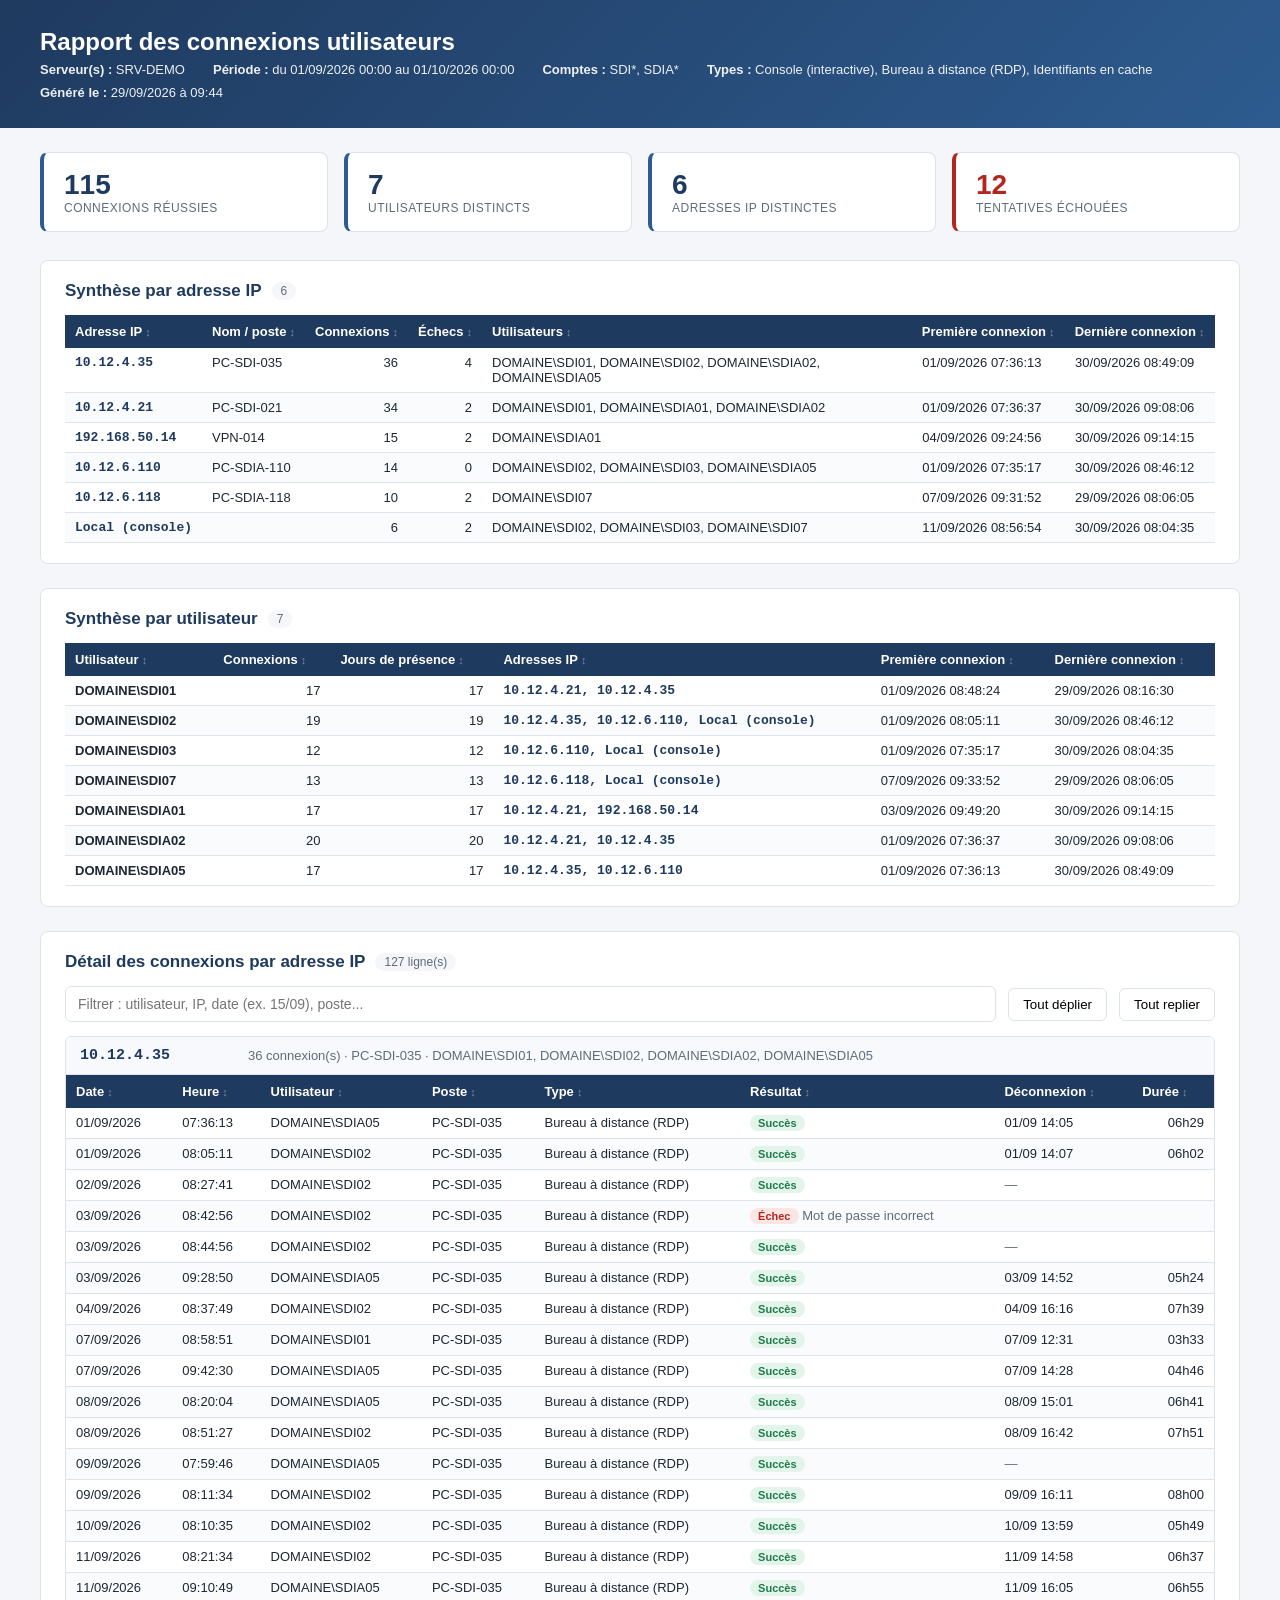
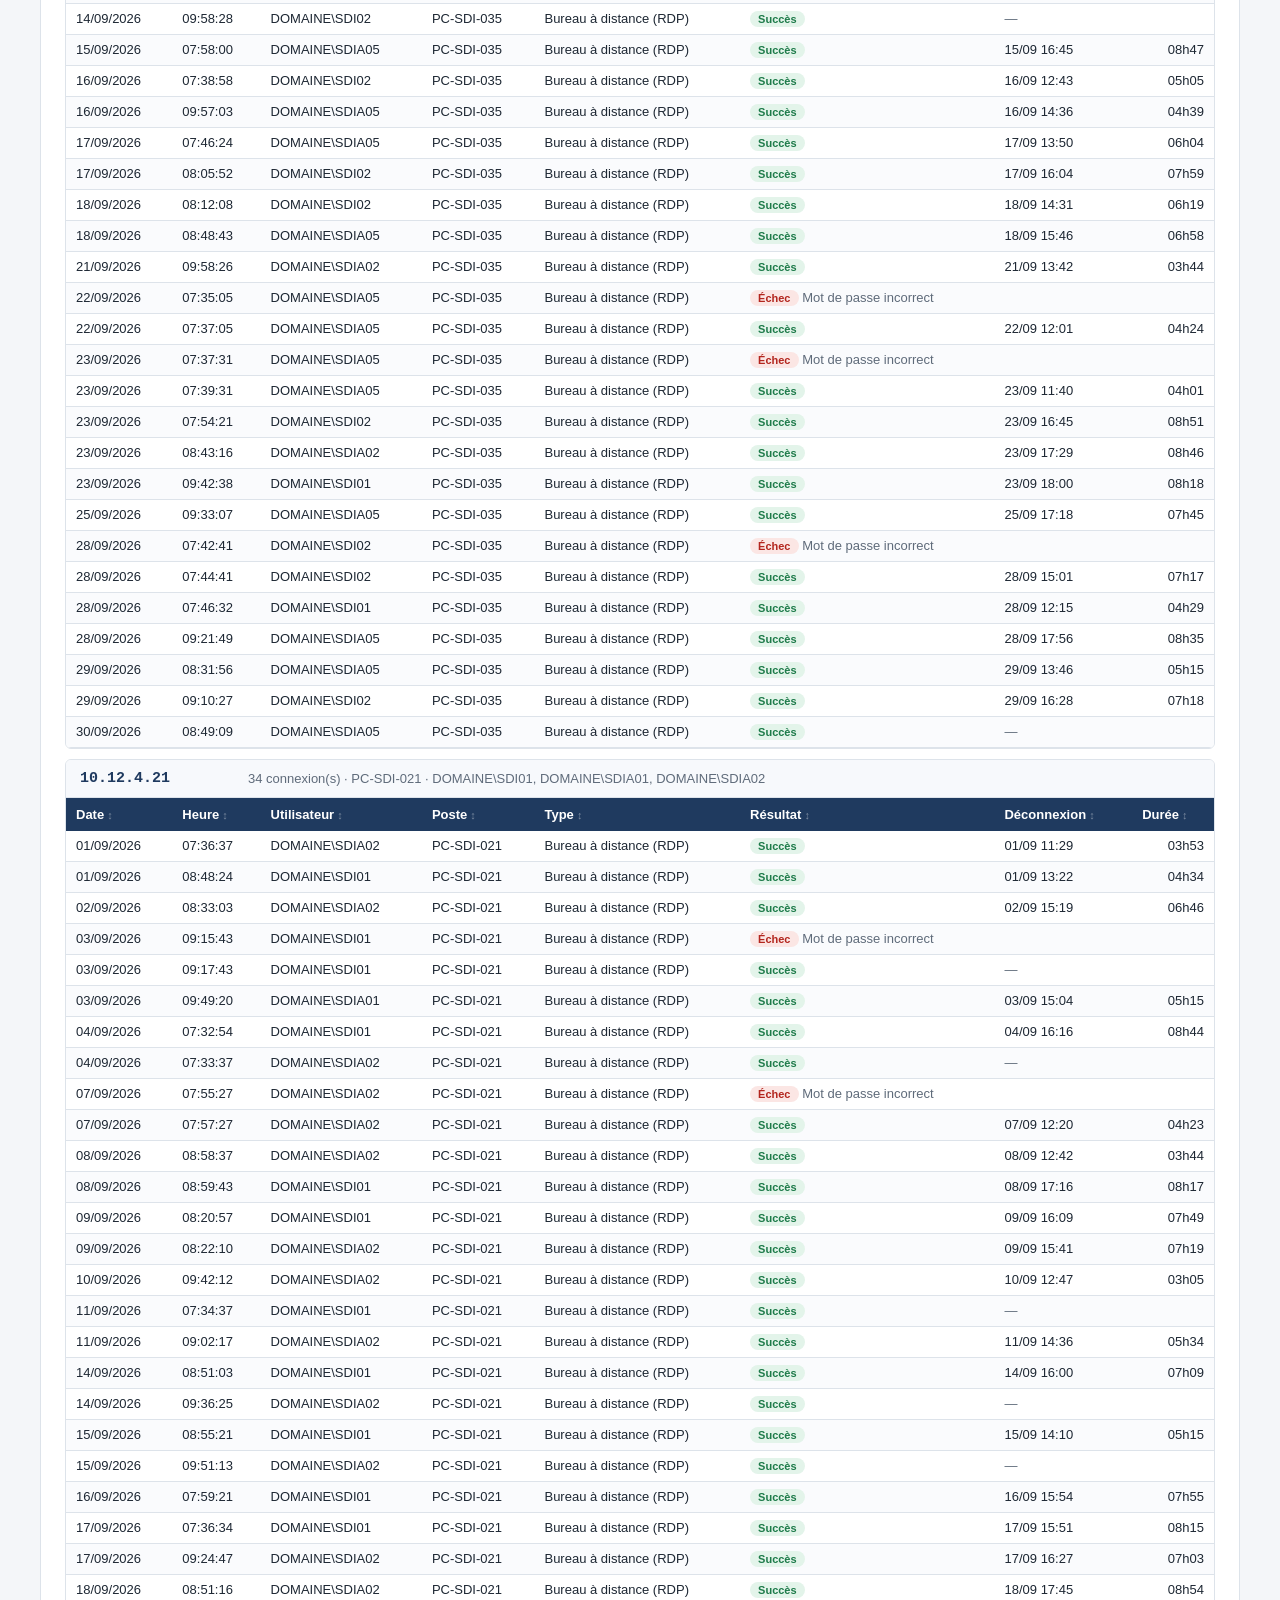
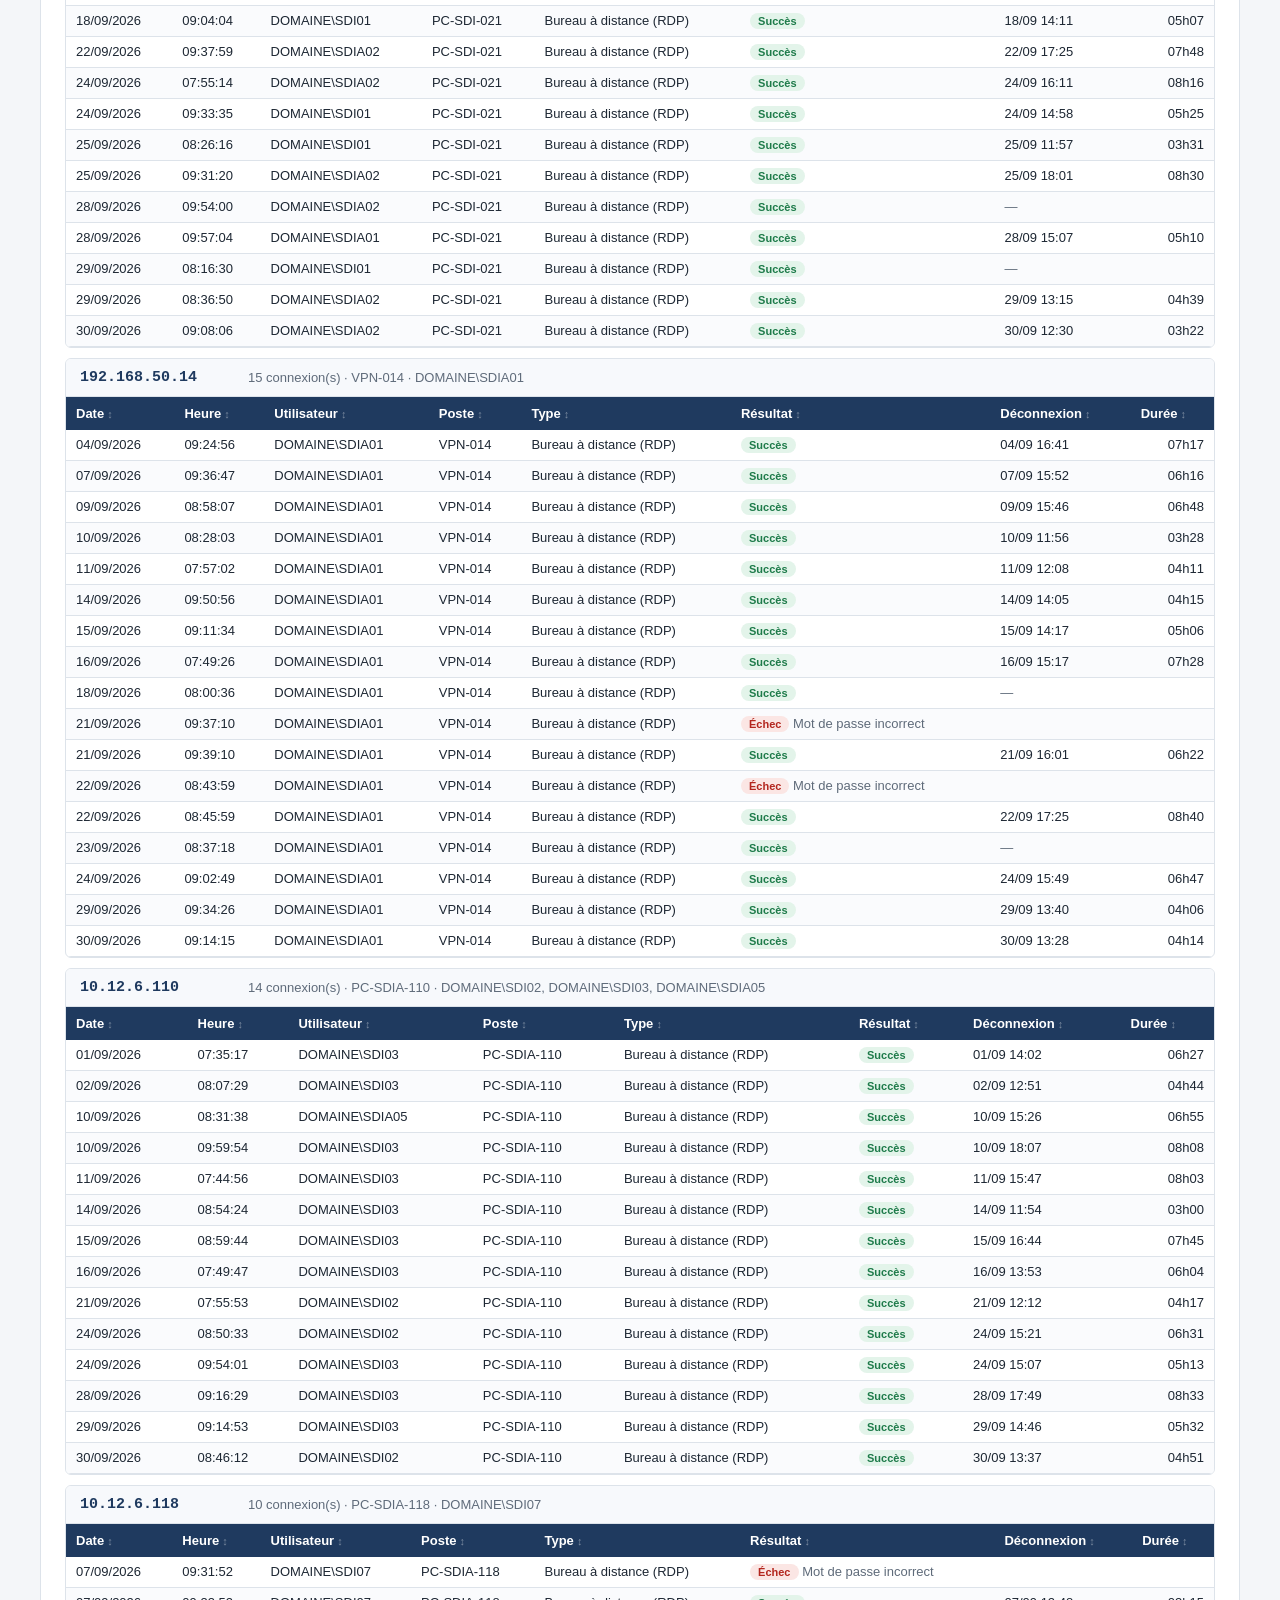
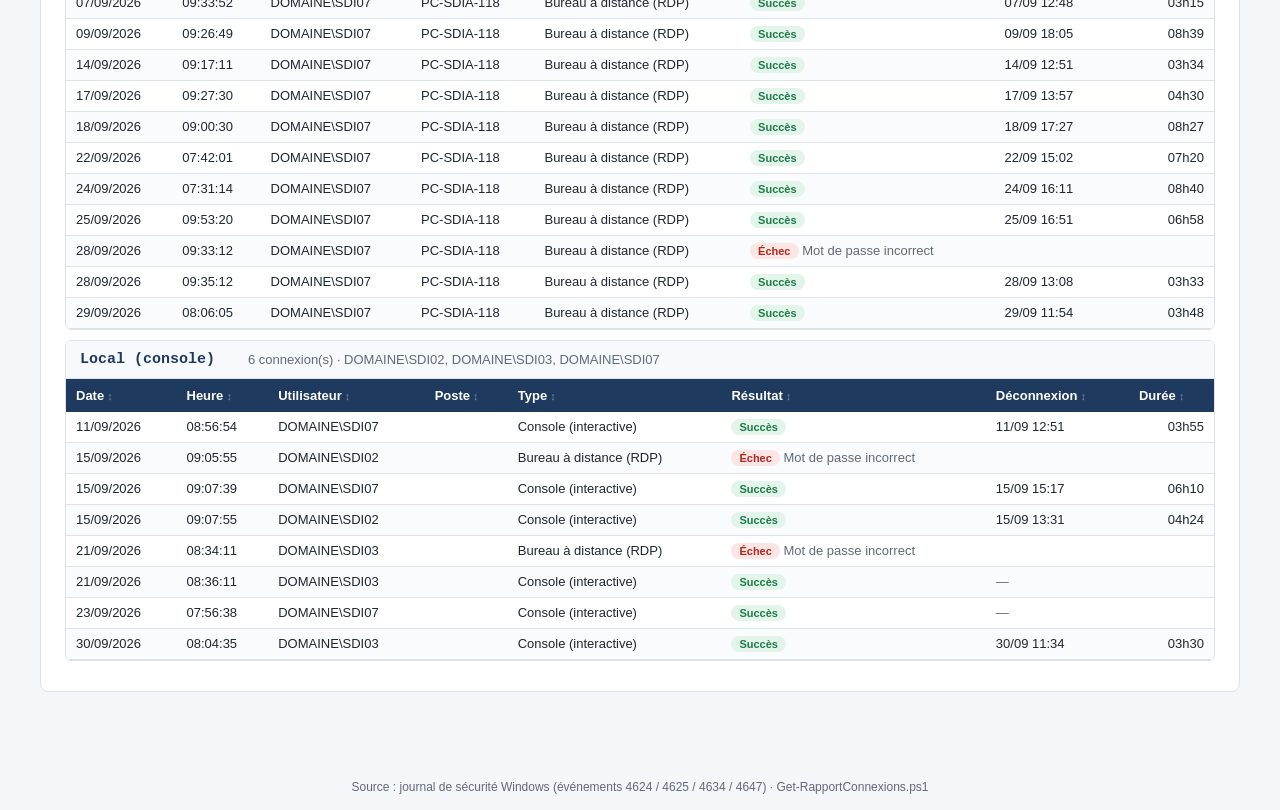
==== connexions-serveur/exemple/Exemple_rapport_connexions.html @ d4805073 "Ajout du script de rapport des connexions utilisateurs par IP Script PowerShell qui lit le journal d" ====
﻿<!DOCTYPE html>
<html lang="fr">
<head>
<meta charset="utf-8">
<meta name="viewport" content="width=device-width, initial-scale=1">
<title>Rapport des connexions</title>
<style>
:root{--bleu:#1f3a5f;--bleu2:#2d5b8f;--gris:#f4f6f9;--bord:#dde3ea;--texte:#1d2733;--doux:#5f6b7a;--vert:#1e7b4a;--rouge:#b3261e}
*{box-sizing:border-box}
body{margin:0;font-family:"Segoe UI",Calibri,Arial,sans-serif;color:var(--texte);background:var(--gris);font-size:14px}
header{background:linear-gradient(135deg,var(--bleu),var(--bleu2));color:#fff;padding:28px 40px}
header h1{margin:0 0 6px;font-size:24px;font-weight:600}
header .meta{display:flex;flex-wrap:wrap;gap:8px 28px;font-size:13px;opacity:.92}
header .meta b{font-weight:600}
main{max-width:1280px;margin:0 auto;padding:24px 40px 48px}
.kpis{display:grid;grid-template-columns:repeat(auto-fit,minmax(200px,1fr));gap:16px;margin-bottom:28px}
.kpi{background:#fff;border:1px solid var(--bord);border-left:4px solid var(--bleu2);border-radius:8px;padding:16px 20px}
.kpi .v{font-size:28px;font-weight:700;color:var(--bleu)}
.kpi .l{color:var(--doux);font-size:12px;text-transform:uppercase;letter-spacing:.04em}
.kpi.ko{border-left-color:var(--rouge)} .kpi.ko .v{color:var(--rouge)}
section{background:#fff;border:1px solid var(--bord);border-radius:8px;padding:20px 24px;margin-bottom:24px}
h2{margin:0 0 14px;font-size:17px;color:var(--bleu);display:flex;align-items:center;gap:10px}
h2 .n{background:var(--gris);color:var(--doux);font-size:12px;border-radius:10px;padding:2px 9px;font-weight:500}
table{width:100%;border-collapse:collapse;font-size:13px}
th{background:var(--bleu);color:#fff;text-align:left;padding:9px 10px;font-weight:600;cursor:pointer;user-select:none;white-space:nowrap;position:sticky;top:0}
th:after{content:" \2195";opacity:.4;font-size:11px}
th.asc:after{content:" \25B2";opacity:1} th.desc:after{content:" \25BC";opacity:1}
td{padding:7px 10px;border-bottom:1px solid var(--bord);vertical-align:top}
tbody tr:nth-child(even){background:#fafbfd}
tbody tr:hover{background:#eaf1fb}
td.num{text-align:right;font-variant-numeric:tabular-nums}
.ip{white-space:nowrap;font-family:Consolas,"Courier New",monospace;font-weight:600;color:var(--bleu)}
.badge{display:inline-block;padding:2px 8px;border-radius:10px;font-size:11px;font-weight:600}
.ok{background:#e3f4ea;color:var(--vert)} .err{background:#fbe6e4;color:var(--rouge)}
.muted{color:var(--doux)}
.outils{display:flex;gap:12px;align-items:center;margin-bottom:14px;flex-wrap:wrap}
.outils input{flex:1;min-width:240px;padding:9px 12px;border:1px solid var(--bord);border-radius:6px;font-size:14px}
.outils button{padding:8px 14px;border:1px solid var(--bord);background:#fff;border-radius:6px;cursor:pointer}
details{border:1px solid var(--bord);border-radius:6px;margin-bottom:10px;overflow:hidden}
summary{padding:10px 14px;background:#f7f9fc;cursor:pointer;display:flex;gap:18px;flex-wrap:wrap;align-items:center}
summary .ip{font-size:15px;min-width:150px}
summary .info{color:var(--doux);font-size:13px}
details table{border-top:1px solid var(--bord)}
footer{text-align:center;color:var(--doux);font-size:12px;padding:16px}
@media print{body{background:#fff}header{-webkit-print-color-adjust:exact;print-color-adjust:exact}.outils{display:none}section,.kpi{break-inside:avoid;border-color:#ccc}details{break-inside:avoid}th{position:static}}
</style>
</head>
<body>
<header>
  <h1>Rapport des connexions utilisateurs</h1>
  <div class="meta">
    <span><b>Serveur(s) :</b> SRV-DEMO</span>
    <span><b>Période :</b> du 01/09/2026 00:00 au 01/10/2026 00:00</span>
    <span><b>Comptes :</b> SDI*, SDIA*</span>
    <span><b>Types :</b> Console (interactive), Bureau &#224; distance (RDP), Identifiants en cache</span>
    <span><b>Généré le :</b> 29/09/2026 à 09:44</span>
  </div>
</header>
<main>
<div class="kpis">
  <div class="kpi"><div class="v">115</div><div class="l">Connexions réussies</div></div>
  <div class="kpi"><div class="v">7</div><div class="l">Utilisateurs distincts</div></div>
  <div class="kpi"><div class="v">6</div><div class="l">Adresses IP distinctes</div></div>  <div class="kpi ko"><div class="v">12</div><div class="l">Tentatives échouées</div></div>
</div>
<section><h2>Synthèse par adresse IP <span class="n">6</span></h2>
<table class="tri"><thead><tr><th>Adresse IP</th><th>Nom / poste</th><th>Connexions</th><th>Échecs</th><th>Utilisateurs</th><th>Première connexion</th><th>Dernière connexion</th></tr></thead><tbody>
<tr><td class="ip" data-v="010.012.004.035">10.12.4.35</td><td>PC-SDI-035</td><td class="num">36</td><td class="num">4</td><td>DOMAINE\SDI01, DOMAINE\SDI02, DOMAINE\SDIA02, DOMAINE\SDIA05</td><td data-v="2026-09-01T07:36:13">01/09/2026 07:36:13</td><td data-v="2026-09-30T08:49:09">30/09/2026 08:49:09</td></tr>
<tr><td class="ip" data-v="010.012.004.021">10.12.4.21</td><td>PC-SDI-021</td><td class="num">34</td><td class="num">2</td><td>DOMAINE\SDI01, DOMAINE\SDIA01, DOMAINE\SDIA02</td><td data-v="2026-09-01T07:36:37">01/09/2026 07:36:37</td><td data-v="2026-09-30T09:08:06">30/09/2026 09:08:06</td></tr>
<tr><td class="ip" data-v="192.168.050.014">192.168.50.14</td><td>VPN-014</td><td class="num">15</td><td class="num">2</td><td>DOMAINE\SDIA01</td><td data-v="2026-09-04T09:24:56">04/09/2026 09:24:56</td><td data-v="2026-09-30T09:14:15">30/09/2026 09:14:15</td></tr>
<tr><td class="ip" data-v="010.012.006.110">10.12.6.110</td><td>PC-SDIA-110</td><td class="num">14</td><td class="num">0</td><td>DOMAINE\SDI02, DOMAINE\SDI03, DOMAINE\SDIA05</td><td data-v="2026-09-01T07:35:17">01/09/2026 07:35:17</td><td data-v="2026-09-30T08:46:12">30/09/2026 08:46:12</td></tr>
<tr><td class="ip" data-v="010.012.006.118">10.12.6.118</td><td>PC-SDIA-118</td><td class="num">10</td><td class="num">2</td><td>DOMAINE\SDI07</td><td data-v="2026-09-07T09:31:52">07/09/2026 09:31:52</td><td data-v="2026-09-29T08:06:05">29/09/2026 08:06:05</td></tr>
<tr><td class="ip" data-v="zzzLocal (console)">Local (console)</td><td></td><td class="num">6</td><td class="num">2</td><td>DOMAINE\SDI02, DOMAINE\SDI03, DOMAINE\SDI07</td><td data-v="2026-09-11T08:56:54">11/09/2026 08:56:54</td><td data-v="2026-09-30T08:04:35">30/09/2026 08:04:35</td></tr>
</tbody></table></section>
<section><h2>Synthèse par utilisateur <span class="n">7</span></h2>
<table class="tri"><thead><tr><th>Utilisateur</th><th>Connexions</th><th>Jours de présence</th><th>Adresses IP</th><th>Première connexion</th><th>Dernière connexion</th></tr></thead><tbody>
<tr><td><b>DOMAINE\SDI01</b></td><td class="num">17</td><td class="num">17</td><td class="ip">10.12.4.21, 10.12.4.35</td><td data-v="2026-09-01T08:48:24">01/09/2026 08:48:24</td><td data-v="2026-09-29T08:16:30">29/09/2026 08:16:30</td></tr>
<tr><td><b>DOMAINE\SDI02</b></td><td class="num">19</td><td class="num">19</td><td class="ip">10.12.4.35, 10.12.6.110, Local (console)</td><td data-v="2026-09-01T08:05:11">01/09/2026 08:05:11</td><td data-v="2026-09-30T08:46:12">30/09/2026 08:46:12</td></tr>
<tr><td><b>DOMAINE\SDI03</b></td><td class="num">12</td><td class="num">12</td><td class="ip">10.12.6.110, Local (console)</td><td data-v="2026-09-01T07:35:17">01/09/2026 07:35:17</td><td data-v="2026-09-30T08:04:35">30/09/2026 08:04:35</td></tr>
<tr><td><b>DOMAINE\SDI07</b></td><td class="num">13</td><td class="num">13</td><td class="ip">10.12.6.118, Local (console)</td><td data-v="2026-09-07T09:33:52">07/09/2026 09:33:52</td><td data-v="2026-09-29T08:06:05">29/09/2026 08:06:05</td></tr>
<tr><td><b>DOMAINE\SDIA01</b></td><td class="num">17</td><td class="num">17</td><td class="ip">10.12.4.21, 192.168.50.14</td><td data-v="2026-09-03T09:49:20">03/09/2026 09:49:20</td><td data-v="2026-09-30T09:14:15">30/09/2026 09:14:15</td></tr>
<tr><td><b>DOMAINE\SDIA02</b></td><td class="num">20</td><td class="num">20</td><td class="ip">10.12.4.21, 10.12.4.35</td><td data-v="2026-09-01T07:36:37">01/09/2026 07:36:37</td><td data-v="2026-09-30T09:08:06">30/09/2026 09:08:06</td></tr>
<tr><td><b>DOMAINE\SDIA05</b></td><td class="num">17</td><td class="num">17</td><td class="ip">10.12.4.35, 10.12.6.110</td><td data-v="2026-09-01T07:36:13">01/09/2026 07:36:13</td><td data-v="2026-09-30T08:49:09">30/09/2026 08:49:09</td></tr>
</tbody></table></section>
<section><h2>Détail des connexions par adresse IP <span class="n">127 ligne(s)</span></h2>
<div class="outils"><input id="recherche" type="search" placeholder="Filtrer : utilisateur, IP, date (ex. 15/09), poste..."><button onclick="basculer(true)">Tout déplier</button><button onclick="basculer(false)">Tout replier</button></div>
<div id="detail"><details open><summary><span class="ip">10.12.4.35</span><span class="info">36 connexion(s) &middot; PC-SDI-035 &middot; DOMAINE\SDI01, DOMAINE\SDI02, DOMAINE\SDIA02, DOMAINE\SDIA05</span></summary>
<table class="tri"><thead><tr><th>Date</th><th>Heure</th><th>Utilisateur</th><th>Poste</th><th>Type</th><th>Résultat</th><th>Déconnexion</th><th>Durée</th></tr></thead><tbody><tr><td data-v="2026-09-01T07:36:13">01/09/2026</td><td>07:36:13</td><td>DOMAINE\SDIA05</td><td>PC-SDI-035</td><td>Bureau &#224; distance (RDP)</td><td><span class="badge ok">Succès</span></td><td>01/09 14:05</td><td class="num" data-v="23340">06h29</td></tr>
<tr><td data-v="2026-09-01T08:05:11">01/09/2026</td><td>08:05:11</td><td>DOMAINE\SDI02</td><td>PC-SDI-035</td><td>Bureau &#224; distance (RDP)</td><td><span class="badge ok">Succès</span></td><td>01/09 14:07</td><td class="num" data-v="21720">06h02</td></tr>
<tr><td data-v="2026-09-02T08:27:41">02/09/2026</td><td>08:27:41</td><td>DOMAINE\SDI02</td><td>PC-SDI-035</td><td>Bureau &#224; distance (RDP)</td><td><span class="badge ok">Succès</span></td><td><span class="muted">—</span></td><td class="num" data-v="-1"></td></tr>
<tr><td data-v="2026-09-03T08:42:56">03/09/2026</td><td>08:42:56</td><td>DOMAINE\SDI02</td><td>PC-SDI-035</td><td>Bureau &#224; distance (RDP)</td><td><span class="badge err" title="Mot de passe incorrect">Échec</span> <span class="muted">Mot de passe incorrect</span></td><td></td><td class="num" data-v="-1"></td></tr>
<tr><td data-v="2026-09-03T08:44:56">03/09/2026</td><td>08:44:56</td><td>DOMAINE\SDI02</td><td>PC-SDI-035</td><td>Bureau &#224; distance (RDP)</td><td><span class="badge ok">Succès</span></td><td><span class="muted">—</span></td><td class="num" data-v="-1"></td></tr>
<tr><td data-v="2026-09-03T09:28:50">03/09/2026</td><td>09:28:50</td><td>DOMAINE\SDIA05</td><td>PC-SDI-035</td><td>Bureau &#224; distance (RDP)</td><td><span class="badge ok">Succès</span></td><td>03/09 14:52</td><td class="num" data-v="19440">05h24</td></tr>
<tr><td data-v="2026-09-04T08:37:49">04/09/2026</td><td>08:37:49</td><td>DOMAINE\SDI02</td><td>PC-SDI-035</td><td>Bureau &#224; distance (RDP)</td><td><span class="badge ok">Succès</span></td><td>04/09 16:16</td><td class="num" data-v="27540">07h39</td></tr>
<tr><td data-v="2026-09-07T08:58:51">07/09/2026</td><td>08:58:51</td><td>DOMAINE\SDI01</td><td>PC-SDI-035</td><td>Bureau &#224; distance (RDP)</td><td><span class="badge ok">Succès</span></td><td>07/09 12:31</td><td class="num" data-v="12780">03h33</td></tr>
<tr><td data-v="2026-09-07T09:42:30">07/09/2026</td><td>09:42:30</td><td>DOMAINE\SDIA05</td><td>PC-SDI-035</td><td>Bureau &#224; distance (RDP)</td><td><span class="badge ok">Succès</span></td><td>07/09 14:28</td><td class="num" data-v="17160">04h46</td></tr>
<tr><td data-v="2026-09-08T08:20:04">08/09/2026</td><td>08:20:04</td><td>DOMAINE\SDIA05</td><td>PC-SDI-035</td><td>Bureau &#224; distance (RDP)</td><td><span class="badge ok">Succès</span></td><td>08/09 15:01</td><td class="num" data-v="24060">06h41</td></tr>
<tr><td data-v="2026-09-08T08:51:27">08/09/2026</td><td>08:51:27</td><td>DOMAINE\SDI02</td><td>PC-SDI-035</td><td>Bureau &#224; distance (RDP)</td><td><span class="badge ok">Succès</span></td><td>08/09 16:42</td><td class="num" data-v="28260">07h51</td></tr>
<tr><td data-v="2026-09-09T07:59:46">09/09/2026</td><td>07:59:46</td><td>DOMAINE\SDIA05</td><td>PC-SDI-035</td><td>Bureau &#224; distance (RDP)</td><td><span class="badge ok">Succès</span></td><td><span class="muted">—</span></td><td class="num" data-v="-1"></td></tr>
<tr><td data-v="2026-09-09T08:11:34">09/09/2026</td><td>08:11:34</td><td>DOMAINE\SDI02</td><td>PC-SDI-035</td><td>Bureau &#224; distance (RDP)</td><td><span class="badge ok">Succès</span></td><td>09/09 16:11</td><td class="num" data-v="28800">08h00</td></tr>
<tr><td data-v="2026-09-10T08:10:35">10/09/2026</td><td>08:10:35</td><td>DOMAINE\SDI02</td><td>PC-SDI-035</td><td>Bureau &#224; distance (RDP)</td><td><span class="badge ok">Succès</span></td><td>10/09 13:59</td><td class="num" data-v="20940">05h49</td></tr>
<tr><td data-v="2026-09-11T08:21:34">11/09/2026</td><td>08:21:34</td><td>DOMAINE\SDI02</td><td>PC-SDI-035</td><td>Bureau &#224; distance (RDP)</td><td><span class="badge ok">Succès</span></td><td>11/09 14:58</td><td class="num" data-v="23820">06h37</td></tr>
<tr><td data-v="2026-09-11T09:10:49">11/09/2026</td><td>09:10:49</td><td>DOMAINE\SDIA05</td><td>PC-SDI-035</td><td>Bureau &#224; distance (RDP)</td><td><span class="badge ok">Succès</span></td><td>11/09 16:05</td><td class="num" data-v="24900">06h55</td></tr>
<tr><td data-v="2026-09-14T09:58:28">14/09/2026</td><td>09:58:28</td><td>DOMAINE\SDI02</td><td>PC-SDI-035</td><td>Bureau &#224; distance (RDP)</td><td><span class="badge ok">Succès</span></td><td><span class="muted">—</span></td><td class="num" data-v="-1"></td></tr>
<tr><td data-v="2026-09-15T07:58:00">15/09/2026</td><td>07:58:00</td><td>DOMAINE\SDIA05</td><td>PC-SDI-035</td><td>Bureau &#224; distance (RDP)</td><td><span class="badge ok">Succès</span></td><td>15/09 16:45</td><td class="num" data-v="31620">08h47</td></tr>
<tr><td data-v="2026-09-16T07:38:58">16/09/2026</td><td>07:38:58</td><td>DOMAINE\SDI02</td><td>PC-SDI-035</td><td>Bureau &#224; distance (RDP)</td><td><span class="badge ok">Succès</span></td><td>16/09 12:43</td><td class="num" data-v="18300">05h05</td></tr>
<tr><td data-v="2026-09-16T09:57:03">16/09/2026</td><td>09:57:03</td><td>DOMAINE\SDIA05</td><td>PC-SDI-035</td><td>Bureau &#224; distance (RDP)</td><td><span class="badge ok">Succès</span></td><td>16/09 14:36</td><td class="num" data-v="16740">04h39</td></tr>
<tr><td data-v="2026-09-17T07:46:24">17/09/2026</td><td>07:46:24</td><td>DOMAINE\SDIA05</td><td>PC-SDI-035</td><td>Bureau &#224; distance (RDP)</td><td><span class="badge ok">Succès</span></td><td>17/09 13:50</td><td class="num" data-v="21840">06h04</td></tr>
<tr><td data-v="2026-09-17T08:05:52">17/09/2026</td><td>08:05:52</td><td>DOMAINE\SDI02</td><td>PC-SDI-035</td><td>Bureau &#224; distance (RDP)</td><td><span class="badge ok">Succès</span></td><td>17/09 16:04</td><td class="num" data-v="28740">07h59</td></tr>
<tr><td data-v="2026-09-18T08:12:08">18/09/2026</td><td>08:12:08</td><td>DOMAINE\SDI02</td><td>PC-SDI-035</td><td>Bureau &#224; distance (RDP)</td><td><span class="badge ok">Succès</span></td><td>18/09 14:31</td><td class="num" data-v="22740">06h19</td></tr>
<tr><td data-v="2026-09-18T08:48:43">18/09/2026</td><td>08:48:43</td><td>DOMAINE\SDIA05</td><td>PC-SDI-035</td><td>Bureau &#224; distance (RDP)</td><td><span class="badge ok">Succès</span></td><td>18/09 15:46</td><td class="num" data-v="25080">06h58</td></tr>
<tr><td data-v="2026-09-21T09:58:26">21/09/2026</td><td>09:58:26</td><td>DOMAINE\SDIA02</td><td>PC-SDI-035</td><td>Bureau &#224; distance (RDP)</td><td><span class="badge ok">Succès</span></td><td>21/09 13:42</td><td class="num" data-v="13440">03h44</td></tr>
<tr><td data-v="2026-09-22T07:35:05">22/09/2026</td><td>07:35:05</td><td>DOMAINE\SDIA05</td><td>PC-SDI-035</td><td>Bureau &#224; distance (RDP)</td><td><span class="badge err" title="Mot de passe incorrect">Échec</span> <span class="muted">Mot de passe incorrect</span></td><td></td><td class="num" data-v="-1"></td></tr>
<tr><td data-v="2026-09-22T07:37:05">22/09/2026</td><td>07:37:05</td><td>DOMAINE\SDIA05</td><td>PC-SDI-035</td><td>Bureau &#224; distance (RDP)</td><td><span class="badge ok">Succès</span></td><td>22/09 12:01</td><td class="num" data-v="15840">04h24</td></tr>
<tr><td data-v="2026-09-23T07:37:31">23/09/2026</td><td>07:37:31</td><td>DOMAINE\SDIA05</td><td>PC-SDI-035</td><td>Bureau &#224; distance (RDP)</td><td><span class="badge err" title="Mot de passe incorrect">Échec</span> <span class="muted">Mot de passe incorrect</span></td><td></td><td class="num" data-v="-1"></td></tr>
<tr><td data-v="2026-09-23T07:39:31">23/09/2026</td><td>07:39:31</td><td>DOMAINE\SDIA05</td><td>PC-SDI-035</td><td>Bureau &#224; distance (RDP)</td><td><span class="badge ok">Succès</span></td><td>23/09 11:40</td><td class="num" data-v="14460">04h01</td></tr>
<tr><td data-v="2026-09-23T07:54:21">23/09/2026</td><td>07:54:21</td><td>DOMAINE\SDI02</td><td>PC-SDI-035</td><td>Bureau &#224; distance (RDP)</td><td><span class="badge ok">Succès</span></td><td>23/09 16:45</td><td class="num" data-v="31860">08h51</td></tr>
<tr><td data-v="2026-09-23T08:43:16">23/09/2026</td><td>08:43:16</td><td>DOMAINE\SDIA02</td><td>PC-SDI-035</td><td>Bureau &#224; distance (RDP)</td><td><span class="badge ok">Succès</span></td><td>23/09 17:29</td><td class="num" data-v="31560">08h46</td></tr>
<tr><td data-v="2026-09-23T09:42:38">23/09/2026</td><td>09:42:38</td><td>DOMAINE\SDI01</td><td>PC-SDI-035</td><td>Bureau &#224; distance (RDP)</td><td><span class="badge ok">Succès</span></td><td>23/09 18:00</td><td class="num" data-v="29880">08h18</td></tr>
<tr><td data-v="2026-09-25T09:33:07">25/09/2026</td><td>09:33:07</td><td>DOMAINE\SDIA05</td><td>PC-SDI-035</td><td>Bureau &#224; distance (RDP)</td><td><span class="badge ok">Succès</span></td><td>25/09 17:18</td><td class="num" data-v="27900">07h45</td></tr>
<tr><td data-v="2026-09-28T07:42:41">28/09/2026</td><td>07:42:41</td><td>DOMAINE\SDI02</td><td>PC-SDI-035</td><td>Bureau &#224; distance (RDP)</td><td><span class="badge err" title="Mot de passe incorrect">Échec</span> <span class="muted">Mot de passe incorrect</span></td><td></td><td class="num" data-v="-1"></td></tr>
<tr><td data-v="2026-09-28T07:44:41">28/09/2026</td><td>07:44:41</td><td>DOMAINE\SDI02</td><td>PC-SDI-035</td><td>Bureau &#224; distance (RDP)</td><td><span class="badge ok">Succès</span></td><td>28/09 15:01</td><td class="num" data-v="26220">07h17</td></tr>
<tr><td data-v="2026-09-28T07:46:32">28/09/2026</td><td>07:46:32</td><td>DOMAINE\SDI01</td><td>PC-SDI-035</td><td>Bureau &#224; distance (RDP)</td><td><span class="badge ok">Succès</span></td><td>28/09 12:15</td><td class="num" data-v="16140">04h29</td></tr>
<tr><td data-v="2026-09-28T09:21:49">28/09/2026</td><td>09:21:49</td><td>DOMAINE\SDIA05</td><td>PC-SDI-035</td><td>Bureau &#224; distance (RDP)</td><td><span class="badge ok">Succès</span></td><td>28/09 17:56</td><td class="num" data-v="30900">08h35</td></tr>
<tr><td data-v="2026-09-29T08:31:56">29/09/2026</td><td>08:31:56</td><td>DOMAINE\SDIA05</td><td>PC-SDI-035</td><td>Bureau &#224; distance (RDP)</td><td><span class="badge ok">Succès</span></td><td>29/09 13:46</td><td class="num" data-v="18900">05h15</td></tr>
<tr><td data-v="2026-09-29T09:10:27">29/09/2026</td><td>09:10:27</td><td>DOMAINE\SDI02</td><td>PC-SDI-035</td><td>Bureau &#224; distance (RDP)</td><td><span class="badge ok">Succès</span></td><td>29/09 16:28</td><td class="num" data-v="26280">07h18</td></tr>
<tr><td data-v="2026-09-30T08:49:09">30/09/2026</td><td>08:49:09</td><td>DOMAINE\SDIA05</td><td>PC-SDI-035</td><td>Bureau &#224; distance (RDP)</td><td><span class="badge ok">Succès</span></td><td><span class="muted">—</span></td><td class="num" data-v="-1"></td></tr>
</tbody></table></details>
<details open><summary><span class="ip">10.12.4.21</span><span class="info">34 connexion(s) &middot; PC-SDI-021 &middot; DOMAINE\SDI01, DOMAINE\SDIA01, DOMAINE\SDIA02</span></summary>
<table class="tri"><thead><tr><th>Date</th><th>Heure</th><th>Utilisateur</th><th>Poste</th><th>Type</th><th>Résultat</th><th>Déconnexion</th><th>Durée</th></tr></thead><tbody><tr><td data-v="2026-09-01T07:36:37">01/09/2026</td><td>07:36:37</td><td>DOMAINE\SDIA02</td><td>PC-SDI-021</td><td>Bureau &#224; distance (RDP)</td><td><span class="badge ok">Succès</span></td><td>01/09 11:29</td><td class="num" data-v="13980">03h53</td></tr>
<tr><td data-v="2026-09-01T08:48:24">01/09/2026</td><td>08:48:24</td><td>DOMAINE\SDI01</td><td>PC-SDI-021</td><td>Bureau &#224; distance (RDP)</td><td><span class="badge ok">Succès</span></td><td>01/09 13:22</td><td class="num" data-v="16440">04h34</td></tr>
<tr><td data-v="2026-09-02T08:33:03">02/09/2026</td><td>08:33:03</td><td>DOMAINE\SDIA02</td><td>PC-SDI-021</td><td>Bureau &#224; distance (RDP)</td><td><span class="badge ok">Succès</span></td><td>02/09 15:19</td><td class="num" data-v="24360">06h46</td></tr>
<tr><td data-v="2026-09-03T09:15:43">03/09/2026</td><td>09:15:43</td><td>DOMAINE\SDI01</td><td>PC-SDI-021</td><td>Bureau &#224; distance (RDP)</td><td><span class="badge err" title="Mot de passe incorrect">Échec</span> <span class="muted">Mot de passe incorrect</span></td><td></td><td class="num" data-v="-1"></td></tr>
<tr><td data-v="2026-09-03T09:17:43">03/09/2026</td><td>09:17:43</td><td>DOMAINE\SDI01</td><td>PC-SDI-021</td><td>Bureau &#224; distance (RDP)</td><td><span class="badge ok">Succès</span></td><td><span class="muted">—</span></td><td class="num" data-v="-1"></td></tr>
<tr><td data-v="2026-09-03T09:49:20">03/09/2026</td><td>09:49:20</td><td>DOMAINE\SDIA01</td><td>PC-SDI-021</td><td>Bureau &#224; distance (RDP)</td><td><span class="badge ok">Succès</span></td><td>03/09 15:04</td><td class="num" data-v="18900">05h15</td></tr>
<tr><td data-v="2026-09-04T07:32:54">04/09/2026</td><td>07:32:54</td><td>DOMAINE\SDI01</td><td>PC-SDI-021</td><td>Bureau &#224; distance (RDP)</td><td><span class="badge ok">Succès</span></td><td>04/09 16:16</td><td class="num" data-v="31440">08h44</td></tr>
<tr><td data-v="2026-09-04T07:33:37">04/09/2026</td><td>07:33:37</td><td>DOMAINE\SDIA02</td><td>PC-SDI-021</td><td>Bureau &#224; distance (RDP)</td><td><span class="badge ok">Succès</span></td><td><span class="muted">—</span></td><td class="num" data-v="-1"></td></tr>
<tr><td data-v="2026-09-07T07:55:27">07/09/2026</td><td>07:55:27</td><td>DOMAINE\SDIA02</td><td>PC-SDI-021</td><td>Bureau &#224; distance (RDP)</td><td><span class="badge err" title="Mot de passe incorrect">Échec</span> <span class="muted">Mot de passe incorrect</span></td><td></td><td class="num" data-v="-1"></td></tr>
<tr><td data-v="2026-09-07T07:57:27">07/09/2026</td><td>07:57:27</td><td>DOMAINE\SDIA02</td><td>PC-SDI-021</td><td>Bureau &#224; distance (RDP)</td><td><span class="badge ok">Succès</span></td><td>07/09 12:20</td><td class="num" data-v="15780">04h23</td></tr>
<tr><td data-v="2026-09-08T08:58:37">08/09/2026</td><td>08:58:37</td><td>DOMAINE\SDIA02</td><td>PC-SDI-021</td><td>Bureau &#224; distance (RDP)</td><td><span class="badge ok">Succès</span></td><td>08/09 12:42</td><td class="num" data-v="13440">03h44</td></tr>
<tr><td data-v="2026-09-08T08:59:43">08/09/2026</td><td>08:59:43</td><td>DOMAINE\SDI01</td><td>PC-SDI-021</td><td>Bureau &#224; distance (RDP)</td><td><span class="badge ok">Succès</span></td><td>08/09 17:16</td><td class="num" data-v="29820">08h17</td></tr>
<tr><td data-v="2026-09-09T08:20:57">09/09/2026</td><td>08:20:57</td><td>DOMAINE\SDI01</td><td>PC-SDI-021</td><td>Bureau &#224; distance (RDP)</td><td><span class="badge ok">Succès</span></td><td>09/09 16:09</td><td class="num" data-v="28140">07h49</td></tr>
<tr><td data-v="2026-09-09T08:22:10">09/09/2026</td><td>08:22:10</td><td>DOMAINE\SDIA02</td><td>PC-SDI-021</td><td>Bureau &#224; distance (RDP)</td><td><span class="badge ok">Succès</span></td><td>09/09 15:41</td><td class="num" data-v="26340">07h19</td></tr>
<tr><td data-v="2026-09-10T09:42:12">10/09/2026</td><td>09:42:12</td><td>DOMAINE\SDIA02</td><td>PC-SDI-021</td><td>Bureau &#224; distance (RDP)</td><td><span class="badge ok">Succès</span></td><td>10/09 12:47</td><td class="num" data-v="11100">03h05</td></tr>
<tr><td data-v="2026-09-11T07:34:37">11/09/2026</td><td>07:34:37</td><td>DOMAINE\SDI01</td><td>PC-SDI-021</td><td>Bureau &#224; distance (RDP)</td><td><span class="badge ok">Succès</span></td><td><span class="muted">—</span></td><td class="num" data-v="-1"></td></tr>
<tr><td data-v="2026-09-11T09:02:17">11/09/2026</td><td>09:02:17</td><td>DOMAINE\SDIA02</td><td>PC-SDI-021</td><td>Bureau &#224; distance (RDP)</td><td><span class="badge ok">Succès</span></td><td>11/09 14:36</td><td class="num" data-v="20040">05h34</td></tr>
<tr><td data-v="2026-09-14T08:51:03">14/09/2026</td><td>08:51:03</td><td>DOMAINE\SDI01</td><td>PC-SDI-021</td><td>Bureau &#224; distance (RDP)</td><td><span class="badge ok">Succès</span></td><td>14/09 16:00</td><td class="num" data-v="25740">07h09</td></tr>
<tr><td data-v="2026-09-14T09:36:25">14/09/2026</td><td>09:36:25</td><td>DOMAINE\SDIA02</td><td>PC-SDI-021</td><td>Bureau &#224; distance (RDP)</td><td><span class="badge ok">Succès</span></td><td><span class="muted">—</span></td><td class="num" data-v="-1"></td></tr>
<tr><td data-v="2026-09-15T08:55:21">15/09/2026</td><td>08:55:21</td><td>DOMAINE\SDI01</td><td>PC-SDI-021</td><td>Bureau &#224; distance (RDP)</td><td><span class="badge ok">Succès</span></td><td>15/09 14:10</td><td class="num" data-v="18900">05h15</td></tr>
<tr><td data-v="2026-09-15T09:51:13">15/09/2026</td><td>09:51:13</td><td>DOMAINE\SDIA02</td><td>PC-SDI-021</td><td>Bureau &#224; distance (RDP)</td><td><span class="badge ok">Succès</span></td><td><span class="muted">—</span></td><td class="num" data-v="-1"></td></tr>
<tr><td data-v="2026-09-16T07:59:21">16/09/2026</td><td>07:59:21</td><td>DOMAINE\SDI01</td><td>PC-SDI-021</td><td>Bureau &#224; distance (RDP)</td><td><span class="badge ok">Succès</span></td><td>16/09 15:54</td><td class="num" data-v="28500">07h55</td></tr>
<tr><td data-v="2026-09-17T07:36:34">17/09/2026</td><td>07:36:34</td><td>DOMAINE\SDI01</td><td>PC-SDI-021</td><td>Bureau &#224; distance (RDP)</td><td><span class="badge ok">Succès</span></td><td>17/09 15:51</td><td class="num" data-v="29700">08h15</td></tr>
<tr><td data-v="2026-09-17T09:24:47">17/09/2026</td><td>09:24:47</td><td>DOMAINE\SDIA02</td><td>PC-SDI-021</td><td>Bureau &#224; distance (RDP)</td><td><span class="badge ok">Succès</span></td><td>17/09 16:27</td><td class="num" data-v="25380">07h03</td></tr>
<tr><td data-v="2026-09-18T08:51:16">18/09/2026</td><td>08:51:16</td><td>DOMAINE\SDIA02</td><td>PC-SDI-021</td><td>Bureau &#224; distance (RDP)</td><td><span class="badge ok">Succès</span></td><td>18/09 17:45</td><td class="num" data-v="32040">08h54</td></tr>
<tr><td data-v="2026-09-18T09:04:04">18/09/2026</td><td>09:04:04</td><td>DOMAINE\SDI01</td><td>PC-SDI-021</td><td>Bureau &#224; distance (RDP)</td><td><span class="badge ok">Succès</span></td><td>18/09 14:11</td><td class="num" data-v="18420">05h07</td></tr>
<tr><td data-v="2026-09-22T09:37:59">22/09/2026</td><td>09:37:59</td><td>DOMAINE\SDIA02</td><td>PC-SDI-021</td><td>Bureau &#224; distance (RDP)</td><td><span class="badge ok">Succès</span></td><td>22/09 17:25</td><td class="num" data-v="28080">07h48</td></tr>
<tr><td data-v="2026-09-24T07:55:14">24/09/2026</td><td>07:55:14</td><td>DOMAINE\SDIA02</td><td>PC-SDI-021</td><td>Bureau &#224; distance (RDP)</td><td><span class="badge ok">Succès</span></td><td>24/09 16:11</td><td class="num" data-v="29760">08h16</td></tr>
<tr><td data-v="2026-09-24T09:33:35">24/09/2026</td><td>09:33:35</td><td>DOMAINE\SDI01</td><td>PC-SDI-021</td><td>Bureau &#224; distance (RDP)</td><td><span class="badge ok">Succès</span></td><td>24/09 14:58</td><td class="num" data-v="19500">05h25</td></tr>
<tr><td data-v="2026-09-25T08:26:16">25/09/2026</td><td>08:26:16</td><td>DOMAINE\SDI01</td><td>PC-SDI-021</td><td>Bureau &#224; distance (RDP)</td><td><span class="badge ok">Succès</span></td><td>25/09 11:57</td><td class="num" data-v="12660">03h31</td></tr>
<tr><td data-v="2026-09-25T09:31:20">25/09/2026</td><td>09:31:20</td><td>DOMAINE\SDIA02</td><td>PC-SDI-021</td><td>Bureau &#224; distance (RDP)</td><td><span class="badge ok">Succès</span></td><td>25/09 18:01</td><td class="num" data-v="30600">08h30</td></tr>
<tr><td data-v="2026-09-28T09:54:00">28/09/2026</td><td>09:54:00</td><td>DOMAINE\SDIA02</td><td>PC-SDI-021</td><td>Bureau &#224; distance (RDP)</td><td><span class="badge ok">Succès</span></td><td><span class="muted">—</span></td><td class="num" data-v="-1"></td></tr>
<tr><td data-v="2026-09-28T09:57:04">28/09/2026</td><td>09:57:04</td><td>DOMAINE\SDIA01</td><td>PC-SDI-021</td><td>Bureau &#224; distance (RDP)</td><td><span class="badge ok">Succès</span></td><td>28/09 15:07</td><td class="num" data-v="18600">05h10</td></tr>
<tr><td data-v="2026-09-29T08:16:30">29/09/2026</td><td>08:16:30</td><td>DOMAINE\SDI01</td><td>PC-SDI-021</td><td>Bureau &#224; distance (RDP)</td><td><span class="badge ok">Succès</span></td><td><span class="muted">—</span></td><td class="num" data-v="-1"></td></tr>
<tr><td data-v="2026-09-29T08:36:50">29/09/2026</td><td>08:36:50</td><td>DOMAINE\SDIA02</td><td>PC-SDI-021</td><td>Bureau &#224; distance (RDP)</td><td><span class="badge ok">Succès</span></td><td>29/09 13:15</td><td class="num" data-v="16740">04h39</td></tr>
<tr><td data-v="2026-09-30T09:08:06">30/09/2026</td><td>09:08:06</td><td>DOMAINE\SDIA02</td><td>PC-SDI-021</td><td>Bureau &#224; distance (RDP)</td><td><span class="badge ok">Succès</span></td><td>30/09 12:30</td><td class="num" data-v="12120">03h22</td></tr>
</tbody></table></details>
<details open><summary><span class="ip">192.168.50.14</span><span class="info">15 connexion(s) &middot; VPN-014 &middot; DOMAINE\SDIA01</span></summary>
<table class="tri"><thead><tr><th>Date</th><th>Heure</th><th>Utilisateur</th><th>Poste</th><th>Type</th><th>Résultat</th><th>Déconnexion</th><th>Durée</th></tr></thead><tbody><tr><td data-v="2026-09-04T09:24:56">04/09/2026</td><td>09:24:56</td><td>DOMAINE\SDIA01</td><td>VPN-014</td><td>Bureau &#224; distance (RDP)</td><td><span class="badge ok">Succès</span></td><td>04/09 16:41</td><td class="num" data-v="26220">07h17</td></tr>
<tr><td data-v="2026-09-07T09:36:47">07/09/2026</td><td>09:36:47</td><td>DOMAINE\SDIA01</td><td>VPN-014</td><td>Bureau &#224; distance (RDP)</td><td><span class="badge ok">Succès</span></td><td>07/09 15:52</td><td class="num" data-v="22560">06h16</td></tr>
<tr><td data-v="2026-09-09T08:58:07">09/09/2026</td><td>08:58:07</td><td>DOMAINE\SDIA01</td><td>VPN-014</td><td>Bureau &#224; distance (RDP)</td><td><span class="badge ok">Succès</span></td><td>09/09 15:46</td><td class="num" data-v="24480">06h48</td></tr>
<tr><td data-v="2026-09-10T08:28:03">10/09/2026</td><td>08:28:03</td><td>DOMAINE\SDIA01</td><td>VPN-014</td><td>Bureau &#224; distance (RDP)</td><td><span class="badge ok">Succès</span></td><td>10/09 11:56</td><td class="num" data-v="12480">03h28</td></tr>
<tr><td data-v="2026-09-11T07:57:02">11/09/2026</td><td>07:57:02</td><td>DOMAINE\SDIA01</td><td>VPN-014</td><td>Bureau &#224; distance (RDP)</td><td><span class="badge ok">Succès</span></td><td>11/09 12:08</td><td class="num" data-v="15060">04h11</td></tr>
<tr><td data-v="2026-09-14T09:50:56">14/09/2026</td><td>09:50:56</td><td>DOMAINE\SDIA01</td><td>VPN-014</td><td>Bureau &#224; distance (RDP)</td><td><span class="badge ok">Succès</span></td><td>14/09 14:05</td><td class="num" data-v="15300">04h15</td></tr>
<tr><td data-v="2026-09-15T09:11:34">15/09/2026</td><td>09:11:34</td><td>DOMAINE\SDIA01</td><td>VPN-014</td><td>Bureau &#224; distance (RDP)</td><td><span class="badge ok">Succès</span></td><td>15/09 14:17</td><td class="num" data-v="18360">05h06</td></tr>
<tr><td data-v="2026-09-16T07:49:26">16/09/2026</td><td>07:49:26</td><td>DOMAINE\SDIA01</td><td>VPN-014</td><td>Bureau &#224; distance (RDP)</td><td><span class="badge ok">Succès</span></td><td>16/09 15:17</td><td class="num" data-v="26880">07h28</td></tr>
<tr><td data-v="2026-09-18T08:00:36">18/09/2026</td><td>08:00:36</td><td>DOMAINE\SDIA01</td><td>VPN-014</td><td>Bureau &#224; distance (RDP)</td><td><span class="badge ok">Succès</span></td><td><span class="muted">—</span></td><td class="num" data-v="-1"></td></tr>
<tr><td data-v="2026-09-21T09:37:10">21/09/2026</td><td>09:37:10</td><td>DOMAINE\SDIA01</td><td>VPN-014</td><td>Bureau &#224; distance (RDP)</td><td><span class="badge err" title="Mot de passe incorrect">Échec</span> <span class="muted">Mot de passe incorrect</span></td><td></td><td class="num" data-v="-1"></td></tr>
<tr><td data-v="2026-09-21T09:39:10">21/09/2026</td><td>09:39:10</td><td>DOMAINE\SDIA01</td><td>VPN-014</td><td>Bureau &#224; distance (RDP)</td><td><span class="badge ok">Succès</span></td><td>21/09 16:01</td><td class="num" data-v="22920">06h22</td></tr>
<tr><td data-v="2026-09-22T08:43:59">22/09/2026</td><td>08:43:59</td><td>DOMAINE\SDIA01</td><td>VPN-014</td><td>Bureau &#224; distance (RDP)</td><td><span class="badge err" title="Mot de passe incorrect">Échec</span> <span class="muted">Mot de passe incorrect</span></td><td></td><td class="num" data-v="-1"></td></tr>
<tr><td data-v="2026-09-22T08:45:59">22/09/2026</td><td>08:45:59</td><td>DOMAINE\SDIA01</td><td>VPN-014</td><td>Bureau &#224; distance (RDP)</td><td><span class="badge ok">Succès</span></td><td>22/09 17:25</td><td class="num" data-v="31200">08h40</td></tr>
<tr><td data-v="2026-09-23T08:37:18">23/09/2026</td><td>08:37:18</td><td>DOMAINE\SDIA01</td><td>VPN-014</td><td>Bureau &#224; distance (RDP)</td><td><span class="badge ok">Succès</span></td><td><span class="muted">—</span></td><td class="num" data-v="-1"></td></tr>
<tr><td data-v="2026-09-24T09:02:49">24/09/2026</td><td>09:02:49</td><td>DOMAINE\SDIA01</td><td>VPN-014</td><td>Bureau &#224; distance (RDP)</td><td><span class="badge ok">Succès</span></td><td>24/09 15:49</td><td class="num" data-v="24420">06h47</td></tr>
<tr><td data-v="2026-09-29T09:34:26">29/09/2026</td><td>09:34:26</td><td>DOMAINE\SDIA01</td><td>VPN-014</td><td>Bureau &#224; distance (RDP)</td><td><span class="badge ok">Succès</span></td><td>29/09 13:40</td><td class="num" data-v="14760">04h06</td></tr>
<tr><td data-v="2026-09-30T09:14:15">30/09/2026</td><td>09:14:15</td><td>DOMAINE\SDIA01</td><td>VPN-014</td><td>Bureau &#224; distance (RDP)</td><td><span class="badge ok">Succès</span></td><td>30/09 13:28</td><td class="num" data-v="15240">04h14</td></tr>
</tbody></table></details>
<details open><summary><span class="ip">10.12.6.110</span><span class="info">14 connexion(s) &middot; PC-SDIA-110 &middot; DOMAINE\SDI02, DOMAINE\SDI03, DOMAINE\SDIA05</span></summary>
<table class="tri"><thead><tr><th>Date</th><th>Heure</th><th>Utilisateur</th><th>Poste</th><th>Type</th><th>Résultat</th><th>Déconnexion</th><th>Durée</th></tr></thead><tbody><tr><td data-v="2026-09-01T07:35:17">01/09/2026</td><td>07:35:17</td><td>DOMAINE\SDI03</td><td>PC-SDIA-110</td><td>Bureau &#224; distance (RDP)</td><td><span class="badge ok">Succès</span></td><td>01/09 14:02</td><td class="num" data-v="23220">06h27</td></tr>
<tr><td data-v="2026-09-02T08:07:29">02/09/2026</td><td>08:07:29</td><td>DOMAINE\SDI03</td><td>PC-SDIA-110</td><td>Bureau &#224; distance (RDP)</td><td><span class="badge ok">Succès</span></td><td>02/09 12:51</td><td class="num" data-v="17040">04h44</td></tr>
<tr><td data-v="2026-09-10T08:31:38">10/09/2026</td><td>08:31:38</td><td>DOMAINE\SDIA05</td><td>PC-SDIA-110</td><td>Bureau &#224; distance (RDP)</td><td><span class="badge ok">Succès</span></td><td>10/09 15:26</td><td class="num" data-v="24900">06h55</td></tr>
<tr><td data-v="2026-09-10T09:59:54">10/09/2026</td><td>09:59:54</td><td>DOMAINE\SDI03</td><td>PC-SDIA-110</td><td>Bureau &#224; distance (RDP)</td><td><span class="badge ok">Succès</span></td><td>10/09 18:07</td><td class="num" data-v="29280">08h08</td></tr>
<tr><td data-v="2026-09-11T07:44:56">11/09/2026</td><td>07:44:56</td><td>DOMAINE\SDI03</td><td>PC-SDIA-110</td><td>Bureau &#224; distance (RDP)</td><td><span class="badge ok">Succès</span></td><td>11/09 15:47</td><td class="num" data-v="28980">08h03</td></tr>
<tr><td data-v="2026-09-14T08:54:24">14/09/2026</td><td>08:54:24</td><td>DOMAINE\SDI03</td><td>PC-SDIA-110</td><td>Bureau &#224; distance (RDP)</td><td><span class="badge ok">Succès</span></td><td>14/09 11:54</td><td class="num" data-v="10800">03h00</td></tr>
<tr><td data-v="2026-09-15T08:59:44">15/09/2026</td><td>08:59:44</td><td>DOMAINE\SDI03</td><td>PC-SDIA-110</td><td>Bureau &#224; distance (RDP)</td><td><span class="badge ok">Succès</span></td><td>15/09 16:44</td><td class="num" data-v="27900">07h45</td></tr>
<tr><td data-v="2026-09-16T07:49:47">16/09/2026</td><td>07:49:47</td><td>DOMAINE\SDI03</td><td>PC-SDIA-110</td><td>Bureau &#224; distance (RDP)</td><td><span class="badge ok">Succès</span></td><td>16/09 13:53</td><td class="num" data-v="21840">06h04</td></tr>
<tr><td data-v="2026-09-21T07:55:53">21/09/2026</td><td>07:55:53</td><td>DOMAINE\SDI02</td><td>PC-SDIA-110</td><td>Bureau &#224; distance (RDP)</td><td><span class="badge ok">Succès</span></td><td>21/09 12:12</td><td class="num" data-v="15420">04h17</td></tr>
<tr><td data-v="2026-09-24T08:50:33">24/09/2026</td><td>08:50:33</td><td>DOMAINE\SDI02</td><td>PC-SDIA-110</td><td>Bureau &#224; distance (RDP)</td><td><span class="badge ok">Succès</span></td><td>24/09 15:21</td><td class="num" data-v="23460">06h31</td></tr>
<tr><td data-v="2026-09-24T09:54:01">24/09/2026</td><td>09:54:01</td><td>DOMAINE\SDI03</td><td>PC-SDIA-110</td><td>Bureau &#224; distance (RDP)</td><td><span class="badge ok">Succès</span></td><td>24/09 15:07</td><td class="num" data-v="18780">05h13</td></tr>
<tr><td data-v="2026-09-28T09:16:29">28/09/2026</td><td>09:16:29</td><td>DOMAINE\SDI03</td><td>PC-SDIA-110</td><td>Bureau &#224; distance (RDP)</td><td><span class="badge ok">Succès</span></td><td>28/09 17:49</td><td class="num" data-v="30780">08h33</td></tr>
<tr><td data-v="2026-09-29T09:14:53">29/09/2026</td><td>09:14:53</td><td>DOMAINE\SDI03</td><td>PC-SDIA-110</td><td>Bureau &#224; distance (RDP)</td><td><span class="badge ok">Succès</span></td><td>29/09 14:46</td><td class="num" data-v="19920">05h32</td></tr>
<tr><td data-v="2026-09-30T08:46:12">30/09/2026</td><td>08:46:12</td><td>DOMAINE\SDI02</td><td>PC-SDIA-110</td><td>Bureau &#224; distance (RDP)</td><td><span class="badge ok">Succès</span></td><td>30/09 13:37</td><td class="num" data-v="17460">04h51</td></tr>
</tbody></table></details>
<details open><summary><span class="ip">10.12.6.118</span><span class="info">10 connexion(s) &middot; PC-SDIA-118 &middot; DOMAINE\SDI07</span></summary>
<table class="tri"><thead><tr><th>Date</th><th>Heure</th><th>Utilisateur</th><th>Poste</th><th>Type</th><th>Résultat</th><th>Déconnexion</th><th>Durée</th></tr></thead><tbody><tr><td data-v="2026-09-07T09:31:52">07/09/2026</td><td>09:31:52</td><td>DOMAINE\SDI07</td><td>PC-SDIA-118</td><td>Bureau &#224; distance (RDP)</td><td><span class="badge err" title="Mot de passe incorrect">Échec</span> <span class="muted">Mot de passe incorrect</span></td><td></td><td class="num" data-v="-1"></td></tr>
<tr><td data-v="2026-09-07T09:33:52">07/09/2026</td><td>09:33:52</td><td>DOMAINE\SDI07</td><td>PC-SDIA-118</td><td>Bureau &#224; distance (RDP)</td><td><span class="badge ok">Succès</span></td><td>07/09 12:48</td><td class="num" data-v="11700">03h15</td></tr>
<tr><td data-v="2026-09-09T09:26:49">09/09/2026</td><td>09:26:49</td><td>DOMAINE\SDI07</td><td>PC-SDIA-118</td><td>Bureau &#224; distance (RDP)</td><td><span class="badge ok">Succès</span></td><td>09/09 18:05</td><td class="num" data-v="31140">08h39</td></tr>
<tr><td data-v="2026-09-14T09:17:11">14/09/2026</td><td>09:17:11</td><td>DOMAINE\SDI07</td><td>PC-SDIA-118</td><td>Bureau &#224; distance (RDP)</td><td><span class="badge ok">Succès</span></td><td>14/09 12:51</td><td class="num" data-v="12840">03h34</td></tr>
<tr><td data-v="2026-09-17T09:27:30">17/09/2026</td><td>09:27:30</td><td>DOMAINE\SDI07</td><td>PC-SDIA-118</td><td>Bureau &#224; distance (RDP)</td><td><span class="badge ok">Succès</span></td><td>17/09 13:57</td><td class="num" data-v="16200">04h30</td></tr>
<tr><td data-v="2026-09-18T09:00:30">18/09/2026</td><td>09:00:30</td><td>DOMAINE\SDI07</td><td>PC-SDIA-118</td><td>Bureau &#224; distance (RDP)</td><td><span class="badge ok">Succès</span></td><td>18/09 17:27</td><td class="num" data-v="30420">08h27</td></tr>
<tr><td data-v="2026-09-22T07:42:01">22/09/2026</td><td>07:42:01</td><td>DOMAINE\SDI07</td><td>PC-SDIA-118</td><td>Bureau &#224; distance (RDP)</td><td><span class="badge ok">Succès</span></td><td>22/09 15:02</td><td class="num" data-v="26400">07h20</td></tr>
<tr><td data-v="2026-09-24T07:31:14">24/09/2026</td><td>07:31:14</td><td>DOMAINE\SDI07</td><td>PC-SDIA-118</td><td>Bureau &#224; distance (RDP)</td><td><span class="badge ok">Succès</span></td><td>24/09 16:11</td><td class="num" data-v="31200">08h40</td></tr>
<tr><td data-v="2026-09-25T09:53:20">25/09/2026</td><td>09:53:20</td><td>DOMAINE\SDI07</td><td>PC-SDIA-118</td><td>Bureau &#224; distance (RDP)</td><td><span class="badge ok">Succès</span></td><td>25/09 16:51</td><td class="num" data-v="25080">06h58</td></tr>
<tr><td data-v="2026-09-28T09:33:12">28/09/2026</td><td>09:33:12</td><td>DOMAINE\SDI07</td><td>PC-SDIA-118</td><td>Bureau &#224; distance (RDP)</td><td><span class="badge err" title="Mot de passe incorrect">Échec</span> <span class="muted">Mot de passe incorrect</span></td><td></td><td class="num" data-v="-1"></td></tr>
<tr><td data-v="2026-09-28T09:35:12">28/09/2026</td><td>09:35:12</td><td>DOMAINE\SDI07</td><td>PC-SDIA-118</td><td>Bureau &#224; distance (RDP)</td><td><span class="badge ok">Succès</span></td><td>28/09 13:08</td><td class="num" data-v="12780">03h33</td></tr>
<tr><td data-v="2026-09-29T08:06:05">29/09/2026</td><td>08:06:05</td><td>DOMAINE\SDI07</td><td>PC-SDIA-118</td><td>Bureau &#224; distance (RDP)</td><td><span class="badge ok">Succès</span></td><td>29/09 11:54</td><td class="num" data-v="13680">03h48</td></tr>
</tbody></table></details>
<details open><summary><span class="ip">Local (console)</span><span class="info">6 connexion(s) &middot; DOMAINE\SDI02, DOMAINE\SDI03, DOMAINE\SDI07</span></summary>
<table class="tri"><thead><tr><th>Date</th><th>Heure</th><th>Utilisateur</th><th>Poste</th><th>Type</th><th>Résultat</th><th>Déconnexion</th><th>Durée</th></tr></thead><tbody><tr><td data-v="2026-09-11T08:56:54">11/09/2026</td><td>08:56:54</td><td>DOMAINE\SDI07</td><td></td><td>Console (interactive)</td><td><span class="badge ok">Succès</span></td><td>11/09 12:51</td><td class="num" data-v="14100">03h55</td></tr>
<tr><td data-v="2026-09-15T09:05:55">15/09/2026</td><td>09:05:55</td><td>DOMAINE\SDI02</td><td></td><td>Bureau &#224; distance (RDP)</td><td><span class="badge err" title="Mot de passe incorrect">Échec</span> <span class="muted">Mot de passe incorrect</span></td><td></td><td class="num" data-v="-1"></td></tr>
<tr><td data-v="2026-09-15T09:07:39">15/09/2026</td><td>09:07:39</td><td>DOMAINE\SDI07</td><td></td><td>Console (interactive)</td><td><span class="badge ok">Succès</span></td><td>15/09 15:17</td><td class="num" data-v="22200">06h10</td></tr>
<tr><td data-v="2026-09-15T09:07:55">15/09/2026</td><td>09:07:55</td><td>DOMAINE\SDI02</td><td></td><td>Console (interactive)</td><td><span class="badge ok">Succès</span></td><td>15/09 13:31</td><td class="num" data-v="15840">04h24</td></tr>
<tr><td data-v="2026-09-21T08:34:11">21/09/2026</td><td>08:34:11</td><td>DOMAINE\SDI03</td><td></td><td>Bureau &#224; distance (RDP)</td><td><span class="badge err" title="Mot de passe incorrect">Échec</span> <span class="muted">Mot de passe incorrect</span></td><td></td><td class="num" data-v="-1"></td></tr>
<tr><td data-v="2026-09-21T08:36:11">21/09/2026</td><td>08:36:11</td><td>DOMAINE\SDI03</td><td></td><td>Console (interactive)</td><td><span class="badge ok">Succès</span></td><td><span class="muted">—</span></td><td class="num" data-v="-1"></td></tr>
<tr><td data-v="2026-09-23T07:56:38">23/09/2026</td><td>07:56:38</td><td>DOMAINE\SDI07</td><td></td><td>Console (interactive)</td><td><span class="badge ok">Succès</span></td><td><span class="muted">—</span></td><td class="num" data-v="-1"></td></tr>
<tr><td data-v="2026-09-30T08:04:35">30/09/2026</td><td>08:04:35</td><td>DOMAINE\SDI03</td><td></td><td>Console (interactive)</td><td><span class="badge ok">Succès</span></td><td>30/09 11:34</td><td class="num" data-v="12600">03h30</td></tr>
</tbody></table></details>
</div></section>
</main>
<footer>Source : journal de sécurité Windows (événements 4624 / 4625 / 4634 / 4647) &middot; Get-RapportConnexions.ps1</footer>
<script>
document.querySelectorAll('table.tri').forEach(function(t){
  t.querySelectorAll('th').forEach(function(th,i){
    th.addEventListener('click',function(){
      var asc=!th.classList.contains('asc');
      t.querySelectorAll('th').forEach(function(x){x.classList.remove('asc','desc')});
      th.classList.add(asc?'asc':'desc');
      var tb=t.tBodies[0],rows=Array.prototype.slice.call(tb.rows);
      function val(r){var c=r.cells[i];if(!c)return '';var v=c.getAttribute('data-v');return v!==null?v:c.textContent.trim()}
      rows.sort(function(a,b){var x=val(a),y=val(b),nx=parseFloat(x),ny=parseFloat(y);
        var r=(!isNaN(nx)&&!isNaN(ny)&&String(nx)===x&&String(ny)===y)?nx-ny:x.localeCompare(y,'fr',{numeric:true});
        return asc?r:-r});
      rows.forEach(function(r){tb.appendChild(r)});
    });
  });
});
function basculer(o){document.querySelectorAll('#detail details').forEach(function(d){d.open=o})}
document.getElementById('recherche').addEventListener('input',function(){
  var q=this.value.toLowerCase();
  document.querySelectorAll('#detail details').forEach(function(d){
    var ipMatch=d.querySelector('summary').textContent.toLowerCase().indexOf(q)>=0,vis=0;
    d.querySelectorAll('tbody tr').forEach(function(r){var m=!q||ipMatch||r.textContent.toLowerCase().indexOf(q)>=0;r.style.display=m?'':'none';if(m)vis++});
    d.style.display=vis?'':'none'; if(q&&vis)d.open=true;
  });
});
</script>
</body>
</html>
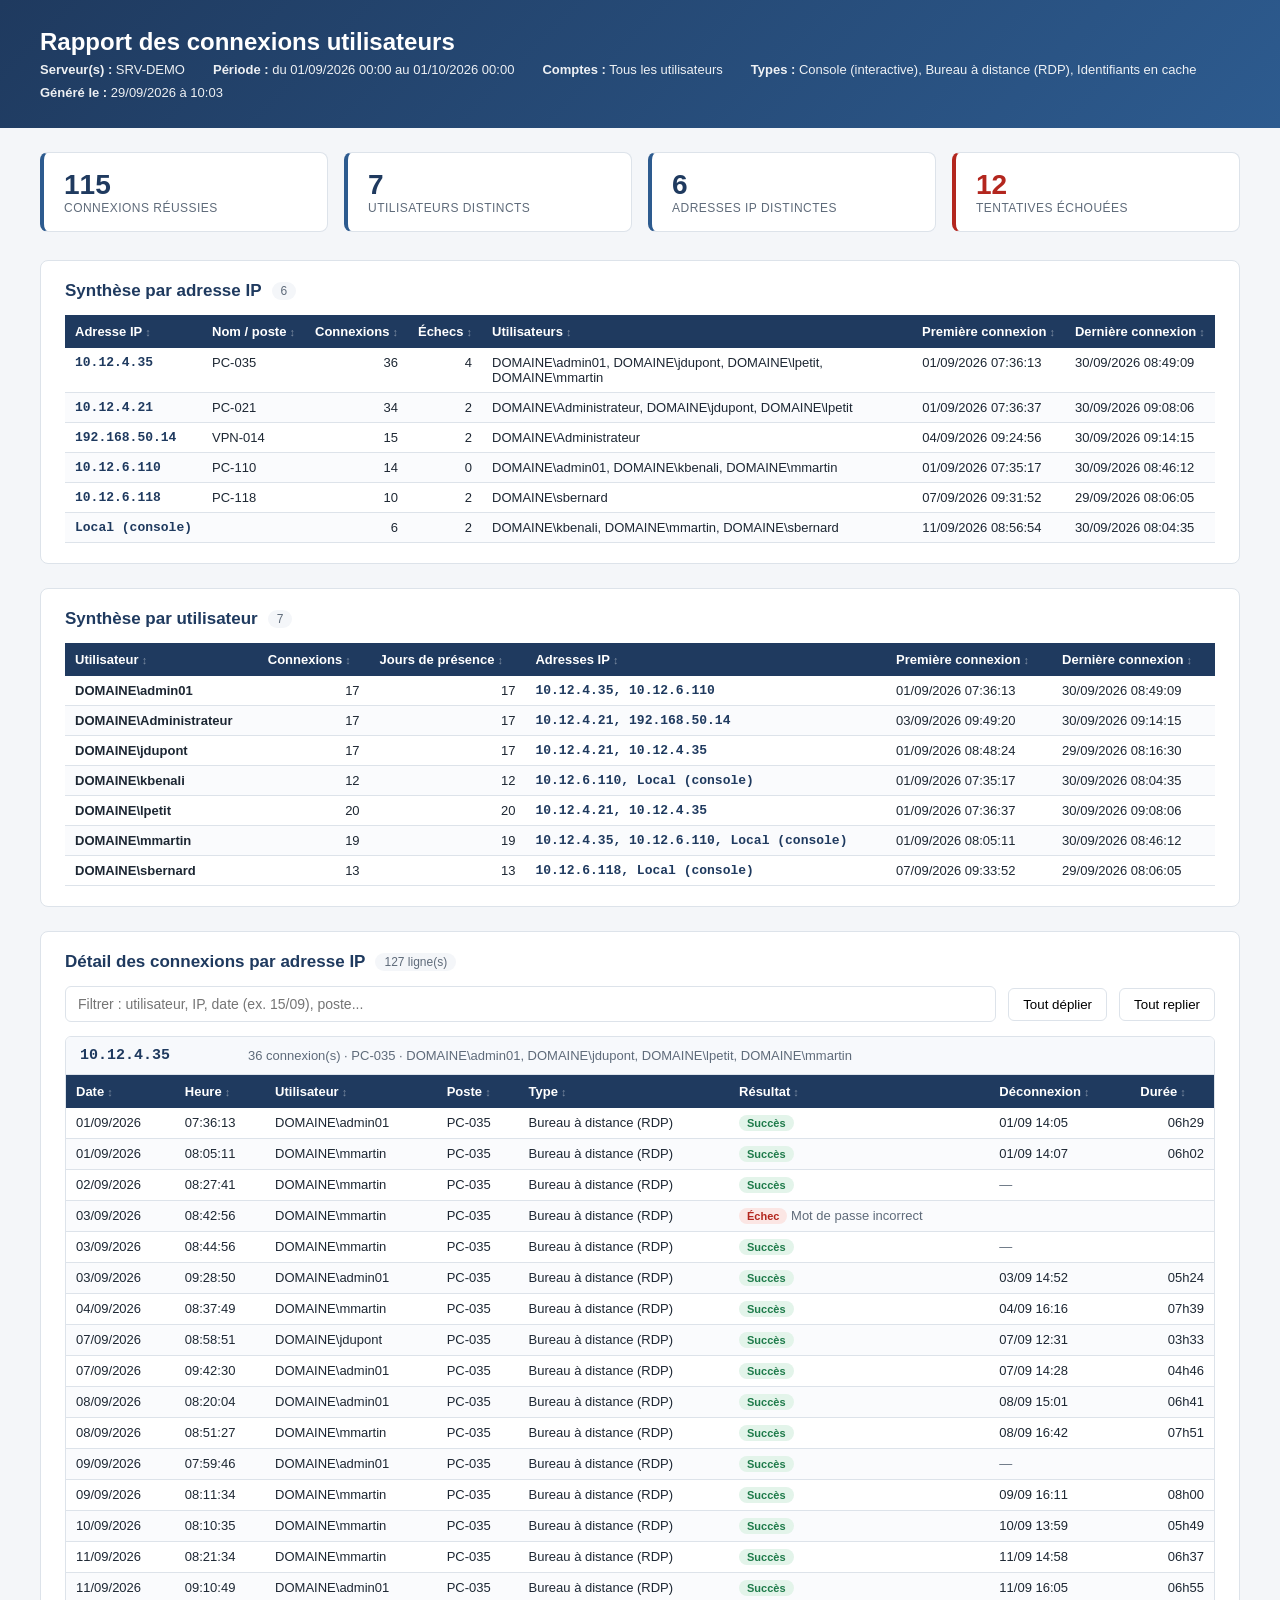
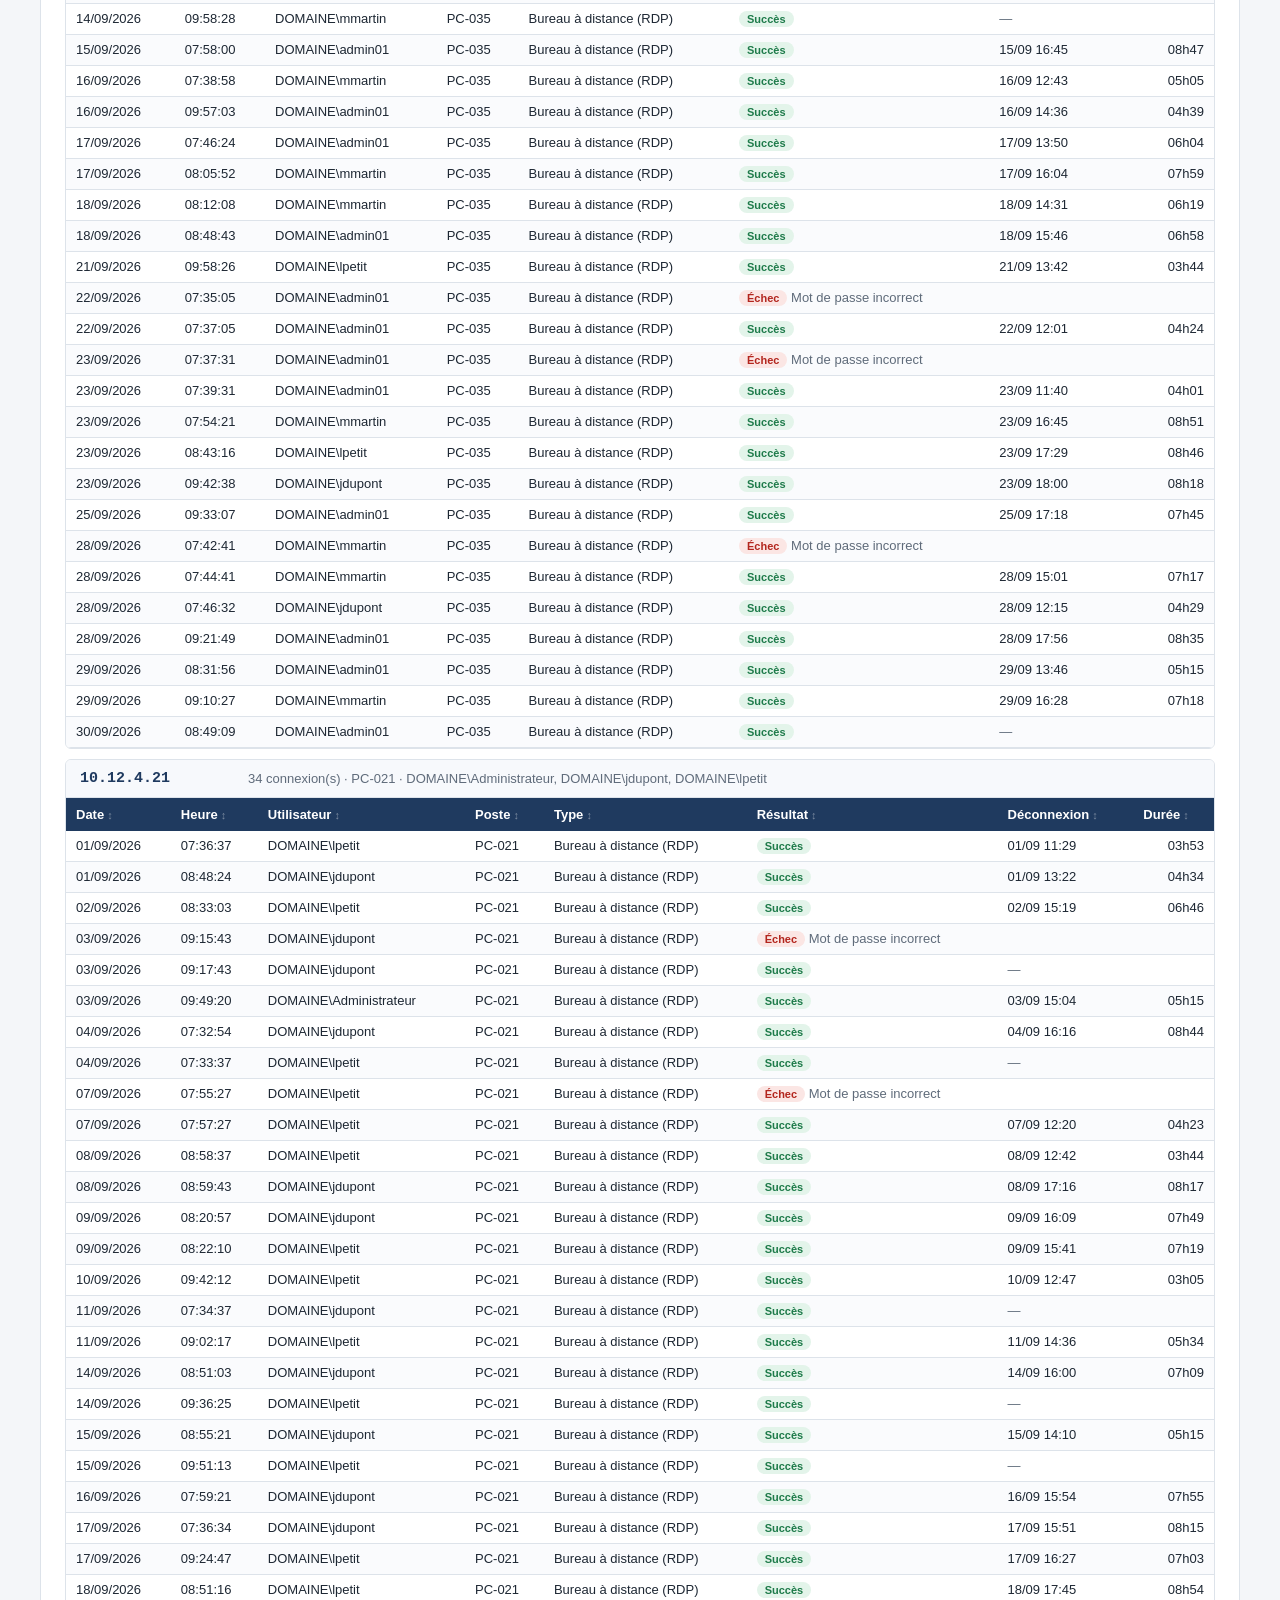
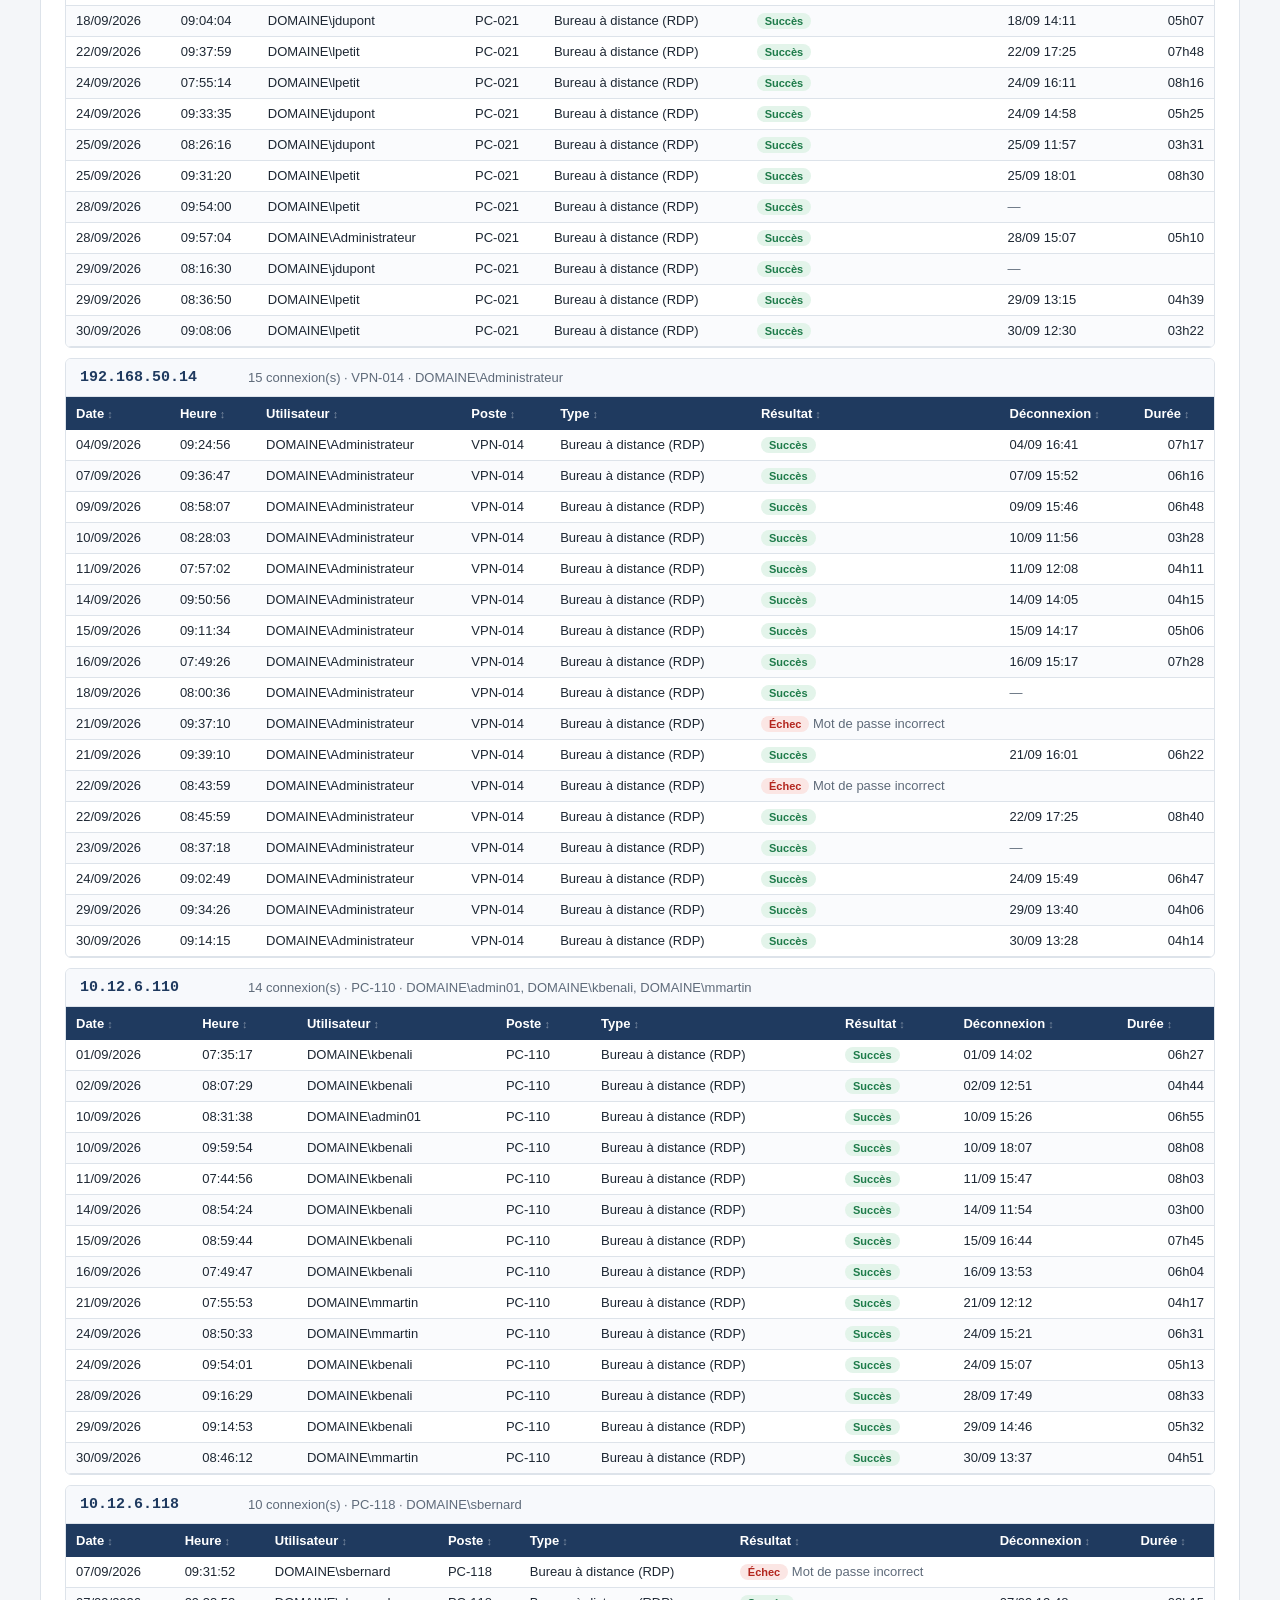
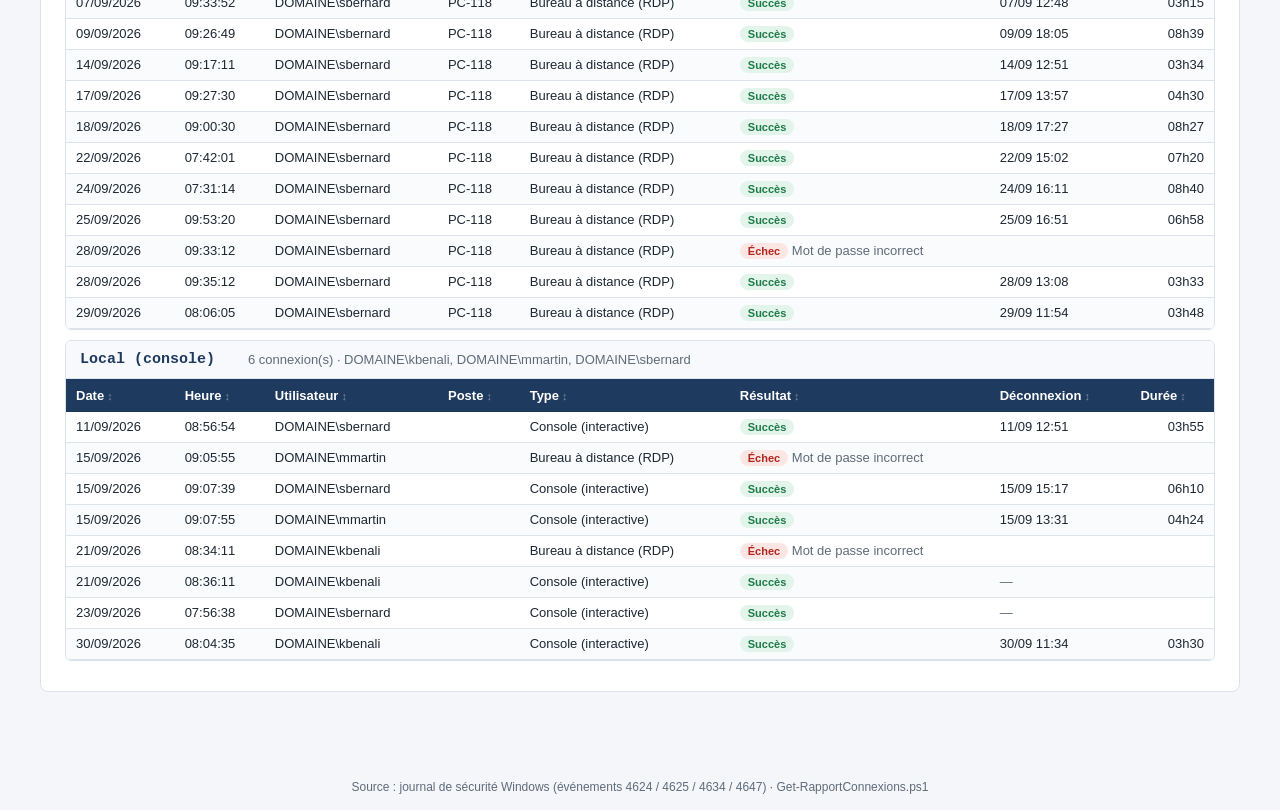
==== commit 70dbbbd4: "Rapport sur tous les utilisateurs par défaut SDI et SDIA sont des noms de société et non des comptes" ====
--- a/connexions-serveur/exemple/Exemple_rapport_connexions.html
+++ b/connexions-serveur/exemple/Exemple_rapport_connexions.html
@@ -51,9 +51,9 @@
   <div class="meta">
     <span><b>Serveur(s) :</b> SRV-DEMO</span>
     <span><b>Période :</b> du 01/09/2026 00:00 au 01/10/2026 00:00</span>
-    <span><b>Comptes :</b> SDI*, SDIA*</span>
+    <span><b>Comptes :</b> Tous les utilisateurs</span>
     <span><b>Types :</b> Console (interactive), Bureau &#224; distance (RDP), Identifiants en cache</span>
-    <span><b>Généré le :</b> 29/09/2026 à 09:44</span>
+    <span><b>Généré le :</b> 29/09/2026 à 10:03</span>
   </div>
 </header>
 <main>
@@ -64,163 +64,163 @@
 </div>
 <section><h2>Synthèse par adresse IP <span class="n">6</span></h2>
 <table class="tri"><thead><tr><th>Adresse IP</th><th>Nom / poste</th><th>Connexions</th><th>Échecs</th><th>Utilisateurs</th><th>Première connexion</th><th>Dernière connexion</th></tr></thead><tbody>
-<tr><td class="ip" data-v="010.012.004.035">10.12.4.35</td><td>PC-SDI-035</td><td class="num">36</td><td class="num">4</td><td>DOMAINE\SDI01, DOMAINE\SDI02, DOMAINE\SDIA02, DOMAINE\SDIA05</td><td data-v="2026-09-01T07:36:13">01/09/2026 07:36:13</td><td data-v="2026-09-30T08:49:09">30/09/2026 08:49:09</td></tr>
-<tr><td class="ip" data-v="010.012.004.021">10.12.4.21</td><td>PC-SDI-021</td><td class="num">34</td><td class="num">2</td><td>DOMAINE\SDI01, DOMAINE\SDIA01, DOMAINE\SDIA02</td><td data-v="2026-09-01T07:36:37">01/09/2026 07:36:37</td><td data-v="2026-09-30T09:08:06">30/09/2026 09:08:06</td></tr>
-<tr><td class="ip" data-v="192.168.050.014">192.168.50.14</td><td>VPN-014</td><td class="num">15</td><td class="num">2</td><td>DOMAINE\SDIA01</td><td data-v="2026-09-04T09:24:56">04/09/2026 09:24:56</td><td data-v="2026-09-30T09:14:15">30/09/2026 09:14:15</td></tr>
-<tr><td class="ip" data-v="010.012.006.110">10.12.6.110</td><td>PC-SDIA-110</td><td class="num">14</td><td class="num">0</td><td>DOMAINE\SDI02, DOMAINE\SDI03, DOMAINE\SDIA05</td><td data-v="2026-09-01T07:35:17">01/09/2026 07:35:17</td><td data-v="2026-09-30T08:46:12">30/09/2026 08:46:12</td></tr>
-<tr><td class="ip" data-v="010.012.006.118">10.12.6.118</td><td>PC-SDIA-118</td><td class="num">10</td><td class="num">2</td><td>DOMAINE\SDI07</td><td data-v="2026-09-07T09:31:52">07/09/2026 09:31:52</td><td data-v="2026-09-29T08:06:05">29/09/2026 08:06:05</td></tr>
-<tr><td class="ip" data-v="zzzLocal (console)">Local (console)</td><td></td><td class="num">6</td><td class="num">2</td><td>DOMAINE\SDI02, DOMAINE\SDI03, DOMAINE\SDI07</td><td data-v="2026-09-11T08:56:54">11/09/2026 08:56:54</td><td data-v="2026-09-30T08:04:35">30/09/2026 08:04:35</td></tr>
+<tr><td class="ip" data-v="010.012.004.035">10.12.4.35</td><td>PC-035</td><td class="num">36</td><td class="num">4</td><td>DOMAINE\admin01, DOMAINE\jdupont, DOMAINE\lpetit, DOMAINE\mmartin</td><td data-v="2026-09-01T07:36:13">01/09/2026 07:36:13</td><td data-v="2026-09-30T08:49:09">30/09/2026 08:49:09</td></tr>
+<tr><td class="ip" data-v="010.012.004.021">10.12.4.21</td><td>PC-021</td><td class="num">34</td><td class="num">2</td><td>DOMAINE\Administrateur, DOMAINE\jdupont, DOMAINE\lpetit</td><td data-v="2026-09-01T07:36:37">01/09/2026 07:36:37</td><td data-v="2026-09-30T09:08:06">30/09/2026 09:08:06</td></tr>
+<tr><td class="ip" data-v="192.168.050.014">192.168.50.14</td><td>VPN-014</td><td class="num">15</td><td class="num">2</td><td>DOMAINE\Administrateur</td><td data-v="2026-09-04T09:24:56">04/09/2026 09:24:56</td><td data-v="2026-09-30T09:14:15">30/09/2026 09:14:15</td></tr>
+<tr><td class="ip" data-v="010.012.006.110">10.12.6.110</td><td>PC-110</td><td class="num">14</td><td class="num">0</td><td>DOMAINE\admin01, DOMAINE\kbenali, DOMAINE\mmartin</td><td data-v="2026-09-01T07:35:17">01/09/2026 07:35:17</td><td data-v="2026-09-30T08:46:12">30/09/2026 08:46:12</td></tr>
+<tr><td class="ip" data-v="010.012.006.118">10.12.6.118</td><td>PC-118</td><td class="num">10</td><td class="num">2</td><td>DOMAINE\sbernard</td><td data-v="2026-09-07T09:31:52">07/09/2026 09:31:52</td><td data-v="2026-09-29T08:06:05">29/09/2026 08:06:05</td></tr>
+<tr><td class="ip" data-v="zzzLocal (console)">Local (console)</td><td></td><td class="num">6</td><td class="num">2</td><td>DOMAINE\kbenali, DOMAINE\mmartin, DOMAINE\sbernard</td><td data-v="2026-09-11T08:56:54">11/09/2026 08:56:54</td><td data-v="2026-09-30T08:04:35">30/09/2026 08:04:35</td></tr>
 </tbody></table></section>
 <section><h2>Synthèse par utilisateur <span class="n">7</span></h2>
 <table class="tri"><thead><tr><th>Utilisateur</th><th>Connexions</th><th>Jours de présence</th><th>Adresses IP</th><th>Première connexion</th><th>Dernière connexion</th></tr></thead><tbody>
-<tr><td><b>DOMAINE\SDI01</b></td><td class="num">17</td><td class="num">17</td><td class="ip">10.12.4.21, 10.12.4.35</td><td data-v="2026-09-01T08:48:24">01/09/2026 08:48:24</td><td data-v="2026-09-29T08:16:30">29/09/2026 08:16:30</td></tr>
-<tr><td><b>DOMAINE\SDI02</b></td><td class="num">19</td><td class="num">19</td><td class="ip">10.12.4.35, 10.12.6.110, Local (console)</td><td data-v="2026-09-01T08:05:11">01/09/2026 08:05:11</td><td data-v="2026-09-30T08:46:12">30/09/2026 08:46:12</td></tr>
-<tr><td><b>DOMAINE\SDI03</b></td><td class="num">12</td><td class="num">12</td><td class="ip">10.12.6.110, Local (console)</td><td data-v="2026-09-01T07:35:17">01/09/2026 07:35:17</td><td data-v="2026-09-30T08:04:35">30/09/2026 08:04:35</td></tr>
-<tr><td><b>DOMAINE\SDI07</b></td><td class="num">13</td><td class="num">13</td><td class="ip">10.12.6.118, Local (console)</td><td data-v="2026-09-07T09:33:52">07/09/2026 09:33:52</td><td data-v="2026-09-29T08:06:05">29/09/2026 08:06:05</td></tr>
-<tr><td><b>DOMAINE\SDIA01</b></td><td class="num">17</td><td class="num">17</td><td class="ip">10.12.4.21, 192.168.50.14</td><td data-v="2026-09-03T09:49:20">03/09/2026 09:49:20</td><td data-v="2026-09-30T09:14:15">30/09/2026 09:14:15</td></tr>
-<tr><td><b>DOMAINE\SDIA02</b></td><td class="num">20</td><td class="num">20</td><td class="ip">10.12.4.21, 10.12.4.35</td><td data-v="2026-09-01T07:36:37">01/09/2026 07:36:37</td><td data-v="2026-09-30T09:08:06">30/09/2026 09:08:06</td></tr>
-<tr><td><b>DOMAINE\SDIA05</b></td><td class="num">17</td><td class="num">17</td><td class="ip">10.12.4.35, 10.12.6.110</td><td data-v="2026-09-01T07:36:13">01/09/2026 07:36:13</td><td data-v="2026-09-30T08:49:09">30/09/2026 08:49:09</td></tr>
+<tr><td><b>DOMAINE\admin01</b></td><td class="num">17</td><td class="num">17</td><td class="ip">10.12.4.35, 10.12.6.110</td><td data-v="2026-09-01T07:36:13">01/09/2026 07:36:13</td><td data-v="2026-09-30T08:49:09">30/09/2026 08:49:09</td></tr>
+<tr><td><b>DOMAINE\Administrateur</b></td><td class="num">17</td><td class="num">17</td><td class="ip">10.12.4.21, 192.168.50.14</td><td data-v="2026-09-03T09:49:20">03/09/2026 09:49:20</td><td data-v="2026-09-30T09:14:15">30/09/2026 09:14:15</td></tr>
+<tr><td><b>DOMAINE\jdupont</b></td><td class="num">17</td><td class="num">17</td><td class="ip">10.12.4.21, 10.12.4.35</td><td data-v="2026-09-01T08:48:24">01/09/2026 08:48:24</td><td data-v="2026-09-29T08:16:30">29/09/2026 08:16:30</td></tr>
+<tr><td><b>DOMAINE\kbenali</b></td><td class="num">12</td><td class="num">12</td><td class="ip">10.12.6.110, Local (console)</td><td data-v="2026-09-01T07:35:17">01/09/2026 07:35:17</td><td data-v="2026-09-30T08:04:35">30/09/2026 08:04:35</td></tr>
+<tr><td><b>DOMAINE\lpetit</b></td><td class="num">20</td><td class="num">20</td><td class="ip">10.12.4.21, 10.12.4.35</td><td data-v="2026-09-01T07:36:37">01/09/2026 07:36:37</td><td data-v="2026-09-30T09:08:06">30/09/2026 09:08:06</td></tr>
+<tr><td><b>DOMAINE\mmartin</b></td><td class="num">19</td><td class="num">19</td><td class="ip">10.12.4.35, 10.12.6.110, Local (console)</td><td data-v="2026-09-01T08:05:11">01/09/2026 08:05:11</td><td data-v="2026-09-30T08:46:12">30/09/2026 08:46:12</td></tr>
+<tr><td><b>DOMAINE\sbernard</b></td><td class="num">13</td><td class="num">13</td><td class="ip">10.12.6.118, Local (console)</td><td data-v="2026-09-07T09:33:52">07/09/2026 09:33:52</td><td data-v="2026-09-29T08:06:05">29/09/2026 08:06:05</td></tr>
 </tbody></table></section>
 <section><h2>Détail des connexions par adresse IP <span class="n">127 ligne(s)</span></h2>
 <div class="outils"><input id="recherche" type="search" placeholder="Filtrer : utilisateur, IP, date (ex. 15/09), poste..."><button onclick="basculer(true)">Tout déplier</button><button onclick="basculer(false)">Tout replier</button></div>
-<div id="detail"><details open><summary><span class="ip">10.12.4.35</span><span class="info">36 connexion(s) &middot; PC-SDI-035 &middot; DOMAINE\SDI01, DOMAINE\SDI02, DOMAINE\SDIA02, DOMAINE\SDIA05</span></summary>
-<table class="tri"><thead><tr><th>Date</th><th>Heure</th><th>Utilisateur</th><th>Poste</th><th>Type</th><th>Résultat</th><th>Déconnexion</th><th>Durée</th></tr></thead><tbody><tr><td data-v="2026-09-01T07:36:13">01/09/2026</td><td>07:36:13</td><td>DOMAINE\SDIA05</td><td>PC-SDI-035</td><td>Bureau &#224; distance (RDP)</td><td><span class="badge ok">Succès</span></td><td>01/09 14:05</td><td class="num" data-v="23340">06h29</td></tr>
-<tr><td data-v="2026-09-01T08:05:11">01/09/2026</td><td>08:05:11</td><td>DOMAINE\SDI02</td><td>PC-SDI-035</td><td>Bureau &#224; distance (RDP)</td><td><span class="badge ok">Succès</span></td><td>01/09 14:07</td><td class="num" data-v="21720">06h02</td></tr>
-<tr><td data-v="2026-09-02T08:27:41">02/09/2026</td><td>08:27:41</td><td>DOMAINE\SDI02</td><td>PC-SDI-035</td><td>Bureau &#224; distance (RDP)</td><td><span class="badge ok">Succès</span></td><td><span class="muted">—</span></td><td class="num" data-v="-1"></td></tr>
-<tr><td data-v="2026-09-03T08:42:56">03/09/2026</td><td>08:42:56</td><td>DOMAINE\SDI02</td><td>PC-SDI-035</td><td>Bureau &#224; distance (RDP)</td><td><span class="badge err" title="Mot de passe incorrect">Échec</span> <span class="muted">Mot de passe incorrect</span></td><td></td><td class="num" data-v="-1"></td></tr>
-<tr><td data-v="2026-09-03T08:44:56">03/09/2026</td><td>08:44:56</td><td>DOMAINE\SDI02</td><td>PC-SDI-035</td><td>Bureau &#224; distance (RDP)</td><td><span class="badge ok">Succès</span></td><td><span class="muted">—</span></td><td class="num" data-v="-1"></td></tr>
-<tr><td data-v="2026-09-03T09:28:50">03/09/2026</td><td>09:28:50</td><td>DOMAINE\SDIA05</td><td>PC-SDI-035</td><td>Bureau &#224; distance (RDP)</td><td><span class="badge ok">Succès</span></td><td>03/09 14:52</td><td class="num" data-v="19440">05h24</td></tr>
-<tr><td data-v="2026-09-04T08:37:49">04/09/2026</td><td>08:37:49</td><td>DOMAINE\SDI02</td><td>PC-SDI-035</td><td>Bureau &#224; distance (RDP)</td><td><span class="badge ok">Succès</span></td><td>04/09 16:16</td><td class="num" data-v="27540">07h39</td></tr>
-<tr><td data-v="2026-09-07T08:58:51">07/09/2026</td><td>08:58:51</td><td>DOMAINE\SDI01</td><td>PC-SDI-035</td><td>Bureau &#224; distance (RDP)</td><td><span class="badge ok">Succès</span></td><td>07/09 12:31</td><td class="num" data-v="12780">03h33</td></tr>
-<tr><td data-v="2026-09-07T09:42:30">07/09/2026</td><td>09:42:30</td><td>DOMAINE\SDIA05</td><td>PC-SDI-035</td><td>Bureau &#224; distance (RDP)</td><td><span class="badge ok">Succès</span></td><td>07/09 14:28</td><td class="num" data-v="17160">04h46</td></tr>
-<tr><td data-v="2026-09-08T08:20:04">08/09/2026</td><td>08:20:04</td><td>DOMAINE\SDIA05</td><td>PC-SDI-035</td><td>Bureau &#224; distance (RDP)</td><td><span class="badge ok">Succès</span></td><td>08/09 15:01</td><td class="num" data-v="24060">06h41</td></tr>
-<tr><td data-v="2026-09-08T08:51:27">08/09/2026</td><td>08:51:27</td><td>DOMAINE\SDI02</td><td>PC-SDI-035</td><td>Bureau &#224; distance (RDP)</td><td><span class="badge ok">Succès</span></td><td>08/09 16:42</td><td class="num" data-v="28260">07h51</td></tr>
-<tr><td data-v="2026-09-09T07:59:46">09/09/2026</td><td>07:59:46</td><td>DOMAINE\SDIA05</td><td>PC-SDI-035</td><td>Bureau &#224; distance (RDP)</td><td><span class="badge ok">Succès</span></td><td><span class="muted">—</span></td><td class="num" data-v="-1"></td></tr>
-<tr><td data-v="2026-09-09T08:11:34">09/09/2026</td><td>08:11:34</td><td>DOMAINE\SDI02</td><td>PC-SDI-035</td><td>Bureau &#224; distance (RDP)</td><td><span class="badge ok">Succès</span></td><td>09/09 16:11</td><td class="num" data-v="28800">08h00</td></tr>
-<tr><td data-v="2026-09-10T08:10:35">10/09/2026</td><td>08:10:35</td><td>DOMAINE\SDI02</td><td>PC-SDI-035</td><td>Bureau &#224; distance (RDP)</td><td><span class="badge ok">Succès</span></td><td>10/09 13:59</td><td class="num" data-v="20940">05h49</td></tr>
-<tr><td data-v="2026-09-11T08:21:34">11/09/2026</td><td>08:21:34</td><td>DOMAINE\SDI02</td><td>PC-SDI-035</td><td>Bureau &#224; distance (RDP)</td><td><span class="badge ok">Succès</span></td><td>11/09 14:58</td><td class="num" data-v="23820">06h37</td></tr>
-<tr><td data-v="2026-09-11T09:10:49">11/09/2026</td><td>09:10:49</td><td>DOMAINE\SDIA05</td><td>PC-SDI-035</td><td>Bureau &#224; distance (RDP)</td><td><span class="badge ok">Succès</span></td><td>11/09 16:05</td><td class="num" data-v="24900">06h55</td></tr>
-<tr><td data-v="2026-09-14T09:58:28">14/09/2026</td><td>09:58:28</td><td>DOMAINE\SDI02</td><td>PC-SDI-035</td><td>Bureau &#224; distance (RDP)</td><td><span class="badge ok">Succès</span></td><td><span class="muted">—</span></td><td class="num" data-v="-1"></td></tr>
-<tr><td data-v="2026-09-15T07:58:00">15/09/2026</td><td>07:58:00</td><td>DOMAINE\SDIA05</td><td>PC-SDI-035</td><td>Bureau &#224; distance (RDP)</td><td><span class="badge ok">Succès</span></td><td>15/09 16:45</td><td class="num" data-v="31620">08h47</td></tr>
-<tr><td data-v="2026-09-16T07:38:58">16/09/2026</td><td>07:38:58</td><td>DOMAINE\SDI02</td><td>PC-SDI-035</td><td>Bureau &#224; distance (RDP)</td><td><span class="badge ok">Succès</span></td><td>16/09 12:43</td><td class="num" data-v="18300">05h05</td></tr>
-<tr><td data-v="2026-09-16T09:57:03">16/09/2026</td><td>09:57:03</td><td>DOMAINE\SDIA05</td><td>PC-SDI-035</td><td>Bureau &#224; distance (RDP)</td><td><span class="badge ok">Succès</span></td><td>16/09 14:36</td><td class="num" data-v="16740">04h39</td></tr>
-<tr><td data-v="2026-09-17T07:46:24">17/09/2026</td><td>07:46:24</td><td>DOMAINE\SDIA05</td><td>PC-SDI-035</td><td>Bureau &#224; distance (RDP)</td><td><span class="badge ok">Succès</span></td><td>17/09 13:50</td><td class="num" data-v="21840">06h04</td></tr>
-<tr><td data-v="2026-09-17T08:05:52">17/09/2026</td><td>08:05:52</td><td>DOMAINE\SDI02</td><td>PC-SDI-035</td><td>Bureau &#224; distance (RDP)</td><td><span class="badge ok">Succès</span></td><td>17/09 16:04</td><td class="num" data-v="28740">07h59</td></tr>
-<tr><td data-v="2026-09-18T08:12:08">18/09/2026</td><td>08:12:08</td><td>DOMAINE\SDI02</td><td>PC-SDI-035</td><td>Bureau &#224; distance (RDP)</td><td><span class="badge ok">Succès</span></td><td>18/09 14:31</td><td class="num" data-v="22740">06h19</td></tr>
-<tr><td data-v="2026-09-18T08:48:43">18/09/2026</td><td>08:48:43</td><td>DOMAINE\SDIA05</td><td>PC-SDI-035</td><td>Bureau &#224; distance (RDP)</td><td><span class="badge ok">Succès</span></td><td>18/09 15:46</td><td class="num" data-v="25080">06h58</td></tr>
-<tr><td data-v="2026-09-21T09:58:26">21/09/2026</td><td>09:58:26</td><td>DOMAINE\SDIA02</td><td>PC-SDI-035</td><td>Bureau &#224; distance (RDP)</td><td><span class="badge ok">Succès</span></td><td>21/09 13:42</td><td class="num" data-v="13440">03h44</td></tr>
-<tr><td data-v="2026-09-22T07:35:05">22/09/2026</td><td>07:35:05</td><td>DOMAINE\SDIA05</td><td>PC-SDI-035</td><td>Bureau &#224; distance (RDP)</td><td><span class="badge err" title="Mot de passe incorrect">Échec</span> <span class="muted">Mot de passe incorrect</span></td><td></td><td class="num" data-v="-1"></td></tr>
-<tr><td data-v="2026-09-22T07:37:05">22/09/2026</td><td>07:37:05</td><td>DOMAINE\SDIA05</td><td>PC-SDI-035</td><td>Bureau &#224; distance (RDP)</td><td><span class="badge ok">Succès</span></td><td>22/09 12:01</td><td class="num" data-v="15840">04h24</td></tr>
-<tr><td data-v="2026-09-23T07:37:31">23/09/2026</td><td>07:37:31</td><td>DOMAINE\SDIA05</td><td>PC-SDI-035</td><td>Bureau &#224; distance (RDP)</td><td><span class="badge err" title="Mot de passe incorrect">Échec</span> <span class="muted">Mot de passe incorrect</span></td><td></td><td class="num" data-v="-1"></td></tr>
-<tr><td data-v="2026-09-23T07:39:31">23/09/2026</td><td>07:39:31</td><td>DOMAINE\SDIA05</td><td>PC-SDI-035</td><td>Bureau &#224; distance (RDP)</td><td><span class="badge ok">Succès</span></td><td>23/09 11:40</td><td class="num" data-v="14460">04h01</td></tr>
-<tr><td data-v="2026-09-23T07:54:21">23/09/2026</td><td>07:54:21</td><td>DOMAINE\SDI02</td><td>PC-SDI-035</td><td>Bureau &#224; distance (RDP)</td><td><span class="badge ok">Succès</span></td><td>23/09 16:45</td><td class="num" data-v="31860">08h51</td></tr>
-<tr><td data-v="2026-09-23T08:43:16">23/09/2026</td><td>08:43:16</td><td>DOMAINE\SDIA02</td><td>PC-SDI-035</td><td>Bureau &#224; distance (RDP)</td><td><span class="badge ok">Succès</span></td><td>23/09 17:29</td><td class="num" data-v="31560">08h46</td></tr>
-<tr><td data-v="2026-09-23T09:42:38">23/09/2026</td><td>09:42:38</td><td>DOMAINE\SDI01</td><td>PC-SDI-035</td><td>Bureau &#224; distance (RDP)</td><td><span class="badge ok">Succès</span></td><td>23/09 18:00</td><td class="num" data-v="29880">08h18</td></tr>
-<tr><td data-v="2026-09-25T09:33:07">25/09/2026</td><td>09:33:07</td><td>DOMAINE\SDIA05</td><td>PC-SDI-035</td><td>Bureau &#224; distance (RDP)</td><td><span class="badge ok">Succès</span></td><td>25/09 17:18</td><td class="num" data-v="27900">07h45</td></tr>
-<tr><td data-v="2026-09-28T07:42:41">28/09/2026</td><td>07:42:41</td><td>DOMAINE\SDI02</td><td>PC-SDI-035</td><td>Bureau &#224; distance (RDP)</td><td><span class="badge err" title="Mot de passe incorrect">Échec</span> <span class="muted">Mot de passe incorrect</span></td><td></td><td class="num" data-v="-1"></td></tr>
-<tr><td data-v="2026-09-28T07:44:41">28/09/2026</td><td>07:44:41</td><td>DOMAINE\SDI02</td><td>PC-SDI-035</td><td>Bureau &#224; distance (RDP)</td><td><span class="badge ok">Succès</span></td><td>28/09 15:01</td><td class="num" data-v="26220">07h17</td></tr>
-<tr><td data-v="2026-09-28T07:46:32">28/09/2026</td><td>07:46:32</td><td>DOMAINE\SDI01</td><td>PC-SDI-035</td><td>Bureau &#224; distance (RDP)</td><td><span class="badge ok">Succès</span></td><td>28/09 12:15</td><td class="num" data-v="16140">04h29</td></tr>
-<tr><td data-v="2026-09-28T09:21:49">28/09/2026</td><td>09:21:49</td><td>DOMAINE\SDIA05</td><td>PC-SDI-035</td><td>Bureau &#224; distance (RDP)</td><td><span class="badge ok">Succès</span></td><td>28/09 17:56</td><td class="num" data-v="30900">08h35</td></tr>
-<tr><td data-v="2026-09-29T08:31:56">29/09/2026</td><td>08:31:56</td><td>DOMAINE\SDIA05</td><td>PC-SDI-035</td><td>Bureau &#224; distance (RDP)</td><td><span class="badge ok">Succès</span></td><td>29/09 13:46</td><td class="num" data-v="18900">05h15</td></tr>
-<tr><td data-v="2026-09-29T09:10:27">29/09/2026</td><td>09:10:27</td><td>DOMAINE\SDI02</td><td>PC-SDI-035</td><td>Bureau &#224; distance (RDP)</td><td><span class="badge ok">Succès</span></td><td>29/09 16:28</td><td class="num" data-v="26280">07h18</td></tr>
-<tr><td data-v="2026-09-30T08:49:09">30/09/2026</td><td>08:49:09</td><td>DOMAINE\SDIA05</td><td>PC-SDI-035</td><td>Bureau &#224; distance (RDP)</td><td><span class="badge ok">Succès</span></td><td><span class="muted">—</span></td><td class="num" data-v="-1"></td></tr>
-</tbody></table></details>
-<details open><summary><span class="ip">10.12.4.21</span><span class="info">34 connexion(s) &middot; PC-SDI-021 &middot; DOMAINE\SDI01, DOMAINE\SDIA01, DOMAINE\SDIA02</span></summary>
-<table class="tri"><thead><tr><th>Date</th><th>Heure</th><th>Utilisateur</th><th>Poste</th><th>Type</th><th>Résultat</th><th>Déconnexion</th><th>Durée</th></tr></thead><tbody><tr><td data-v="2026-09-01T07:36:37">01/09/2026</td><td>07:36:37</td><td>DOMAINE\SDIA02</td><td>PC-SDI-021</td><td>Bureau &#224; distance (RDP)</td><td><span class="badge ok">Succès</span></td><td>01/09 11:29</td><td class="num" data-v="13980">03h53</td></tr>
-<tr><td data-v="2026-09-01T08:48:24">01/09/2026</td><td>08:48:24</td><td>DOMAINE\SDI01</td><td>PC-SDI-021</td><td>Bureau &#224; distance (RDP)</td><td><span class="badge ok">Succès</span></td><td>01/09 13:22</td><td class="num" data-v="16440">04h34</td></tr>
-<tr><td data-v="2026-09-02T08:33:03">02/09/2026</td><td>08:33:03</td><td>DOMAINE\SDIA02</td><td>PC-SDI-021</td><td>Bureau &#224; distance (RDP)</td><td><span class="badge ok">Succès</span></td><td>02/09 15:19</td><td class="num" data-v="24360">06h46</td></tr>
-<tr><td data-v="2026-09-03T09:15:43">03/09/2026</td><td>09:15:43</td><td>DOMAINE\SDI01</td><td>PC-SDI-021</td><td>Bureau &#224; distance (RDP)</td><td><span class="badge err" title="Mot de passe incorrect">Échec</span> <span class="muted">Mot de passe incorrect</span></td><td></td><td class="num" data-v="-1"></td></tr>
-<tr><td data-v="2026-09-03T09:17:43">03/09/2026</td><td>09:17:43</td><td>DOMAINE\SDI01</td><td>PC-SDI-021</td><td>Bureau &#224; distance (RDP)</td><td><span class="badge ok">Succès</span></td><td><span class="muted">—</span></td><td class="num" data-v="-1"></td></tr>
-<tr><td data-v="2026-09-03T09:49:20">03/09/2026</td><td>09:49:20</td><td>DOMAINE\SDIA01</td><td>PC-SDI-021</td><td>Bureau &#224; distance (RDP)</td><td><span class="badge ok">Succès</span></td><td>03/09 15:04</td><td class="num" data-v="18900">05h15</td></tr>
-<tr><td data-v="2026-09-04T07:32:54">04/09/2026</td><td>07:32:54</td><td>DOMAINE\SDI01</td><td>PC-SDI-021</td><td>Bureau &#224; distance (RDP)</td><td><span class="badge ok">Succès</span></td><td>04/09 16:16</td><td class="num" data-v="31440">08h44</td></tr>
-<tr><td data-v="2026-09-04T07:33:37">04/09/2026</td><td>07:33:37</td><td>DOMAINE\SDIA02</td><td>PC-SDI-021</td><td>Bureau &#224; distance (RDP)</td><td><span class="badge ok">Succès</span></td><td><span class="muted">—</span></td><td class="num" data-v="-1"></td></tr>
-<tr><td data-v="2026-09-07T07:55:27">07/09/2026</td><td>07:55:27</td><td>DOMAINE\SDIA02</td><td>PC-SDI-021</td><td>Bureau &#224; distance (RDP)</td><td><span class="badge err" title="Mot de passe incorrect">Échec</span> <span class="muted">Mot de passe incorrect</span></td><td></td><td class="num" data-v="-1"></td></tr>
-<tr><td data-v="2026-09-07T07:57:27">07/09/2026</td><td>07:57:27</td><td>DOMAINE\SDIA02</td><td>PC-SDI-021</td><td>Bureau &#224; distance (RDP)</td><td><span class="badge ok">Succès</span></td><td>07/09 12:20</td><td class="num" data-v="15780">04h23</td></tr>
-<tr><td data-v="2026-09-08T08:58:37">08/09/2026</td><td>08:58:37</td><td>DOMAINE\SDIA02</td><td>PC-SDI-021</td><td>Bureau &#224; distance (RDP)</td><td><span class="badge ok">Succès</span></td><td>08/09 12:42</td><td class="num" data-v="13440">03h44</td></tr>
-<tr><td data-v="2026-09-08T08:59:43">08/09/2026</td><td>08:59:43</td><td>DOMAINE\SDI01</td><td>PC-SDI-021</td><td>Bureau &#224; distance (RDP)</td><td><span class="badge ok">Succès</span></td><td>08/09 17:16</td><td class="num" data-v="29820">08h17</td></tr>
-<tr><td data-v="2026-09-09T08:20:57">09/09/2026</td><td>08:20:57</td><td>DOMAINE\SDI01</td><td>PC-SDI-021</td><td>Bureau &#224; distance (RDP)</td><td><span class="badge ok">Succès</span></td><td>09/09 16:09</td><td class="num" data-v="28140">07h49</td></tr>
-<tr><td data-v="2026-09-09T08:22:10">09/09/2026</td><td>08:22:10</td><td>DOMAINE\SDIA02</td><td>PC-SDI-021</td><td>Bureau &#224; distance (RDP)</td><td><span class="badge ok">Succès</span></td><td>09/09 15:41</td><td class="num" data-v="26340">07h19</td></tr>
-<tr><td data-v="2026-09-10T09:42:12">10/09/2026</td><td>09:42:12</td><td>DOMAINE\SDIA02</td><td>PC-SDI-021</td><td>Bureau &#224; distance (RDP)</td><td><span class="badge ok">Succès</span></td><td>10/09 12:47</td><td class="num" data-v="11100">03h05</td></tr>
-<tr><td data-v="2026-09-11T07:34:37">11/09/2026</td><td>07:34:37</td><td>DOMAINE\SDI01</td><td>PC-SDI-021</td><td>Bureau &#224; distance (RDP)</td><td><span class="badge ok">Succès</span></td><td><span class="muted">—</span></td><td class="num" data-v="-1"></td></tr>
-<tr><td data-v="2026-09-11T09:02:17">11/09/2026</td><td>09:02:17</td><td>DOMAINE\SDIA02</td><td>PC-SDI-021</td><td>Bureau &#224; distance (RDP)</td><td><span class="badge ok">Succès</span></td><td>11/09 14:36</td><td class="num" data-v="20040">05h34</td></tr>
-<tr><td data-v="2026-09-14T08:51:03">14/09/2026</td><td>08:51:03</td><td>DOMAINE\SDI01</td><td>PC-SDI-021</td><td>Bureau &#224; distance (RDP)</td><td><span class="badge ok">Succès</span></td><td>14/09 16:00</td><td class="num" data-v="25740">07h09</td></tr>
-<tr><td data-v="2026-09-14T09:36:25">14/09/2026</td><td>09:36:25</td><td>DOMAINE\SDIA02</td><td>PC-SDI-021</td><td>Bureau &#224; distance (RDP)</td><td><span class="badge ok">Succès</span></td><td><span class="muted">—</span></td><td class="num" data-v="-1"></td></tr>
-<tr><td data-v="2026-09-15T08:55:21">15/09/2026</td><td>08:55:21</td><td>DOMAINE\SDI01</td><td>PC-SDI-021</td><td>Bureau &#224; distance (RDP)</td><td><span class="badge ok">Succès</span></td><td>15/09 14:10</td><td class="num" data-v="18900">05h15</td></tr>
-<tr><td data-v="2026-09-15T09:51:13">15/09/2026</td><td>09:51:13</td><td>DOMAINE\SDIA02</td><td>PC-SDI-021</td><td>Bureau &#224; distance (RDP)</td><td><span class="badge ok">Succès</span></td><td><span class="muted">—</span></td><td class="num" data-v="-1"></td></tr>
-<tr><td data-v="2026-09-16T07:59:21">16/09/2026</td><td>07:59:21</td><td>DOMAINE\SDI01</td><td>PC-SDI-021</td><td>Bureau &#224; distance (RDP)</td><td><span class="badge ok">Succès</span></td><td>16/09 15:54</td><td class="num" data-v="28500">07h55</td></tr>
-<tr><td data-v="2026-09-17T07:36:34">17/09/2026</td><td>07:36:34</td><td>DOMAINE\SDI01</td><td>PC-SDI-021</td><td>Bureau &#224; distance (RDP)</td><td><span class="badge ok">Succès</span></td><td>17/09 15:51</td><td class="num" data-v="29700">08h15</td></tr>
-<tr><td data-v="2026-09-17T09:24:47">17/09/2026</td><td>09:24:47</td><td>DOMAINE\SDIA02</td><td>PC-SDI-021</td><td>Bureau &#224; distance (RDP)</td><td><span class="badge ok">Succès</span></td><td>17/09 16:27</td><td class="num" data-v="25380">07h03</td></tr>
-<tr><td data-v="2026-09-18T08:51:16">18/09/2026</td><td>08:51:16</td><td>DOMAINE\SDIA02</td><td>PC-SDI-021</td><td>Bureau &#224; distance (RDP)</td><td><span class="badge ok">Succès</span></td><td>18/09 17:45</td><td class="num" data-v="32040">08h54</td></tr>
-<tr><td data-v="2026-09-18T09:04:04">18/09/2026</td><td>09:04:04</td><td>DOMAINE\SDI01</td><td>PC-SDI-021</td><td>Bureau &#224; distance (RDP)</td><td><span class="badge ok">Succès</span></td><td>18/09 14:11</td><td class="num" data-v="18420">05h07</td></tr>
-<tr><td data-v="2026-09-22T09:37:59">22/09/2026</td><td>09:37:59</td><td>DOMAINE\SDIA02</td><td>PC-SDI-021</td><td>Bureau &#224; distance (RDP)</td><td><span class="badge ok">Succès</span></td><td>22/09 17:25</td><td class="num" data-v="28080">07h48</td></tr>
-<tr><td data-v="2026-09-24T07:55:14">24/09/2026</td><td>07:55:14</td><td>DOMAINE\SDIA02</td><td>PC-SDI-021</td><td>Bureau &#224; distance (RDP)</td><td><span class="badge ok">Succès</span></td><td>24/09 16:11</td><td class="num" data-v="29760">08h16</td></tr>
-<tr><td data-v="2026-09-24T09:33:35">24/09/2026</td><td>09:33:35</td><td>DOMAINE\SDI01</td><td>PC-SDI-021</td><td>Bureau &#224; distance (RDP)</td><td><span class="badge ok">Succès</span></td><td>24/09 14:58</td><td class="num" data-v="19500">05h25</td></tr>
-<tr><td data-v="2026-09-25T08:26:16">25/09/2026</td><td>08:26:16</td><td>DOMAINE\SDI01</td><td>PC-SDI-021</td><td>Bureau &#224; distance (RDP)</td><td><span class="badge ok">Succès</span></td><td>25/09 11:57</td><td class="num" data-v="12660">03h31</td></tr>
-<tr><td data-v="2026-09-25T09:31:20">25/09/2026</td><td>09:31:20</td><td>DOMAINE\SDIA02</td><td>PC-SDI-021</td><td>Bureau &#224; distance (RDP)</td><td><span class="badge ok">Succès</span></td><td>25/09 18:01</td><td class="num" data-v="30600">08h30</td></tr>
-<tr><td data-v="2026-09-28T09:54:00">28/09/2026</td><td>09:54:00</td><td>DOMAINE\SDIA02</td><td>PC-SDI-021</td><td>Bureau &#224; distance (RDP)</td><td><span class="badge ok">Succès</span></td><td><span class="muted">—</span></td><td class="num" data-v="-1"></td></tr>
-<tr><td data-v="2026-09-28T09:57:04">28/09/2026</td><td>09:57:04</td><td>DOMAINE\SDIA01</td><td>PC-SDI-021</td><td>Bureau &#224; distance (RDP)</td><td><span class="badge ok">Succès</span></td><td>28/09 15:07</td><td class="num" data-v="18600">05h10</td></tr>
-<tr><td data-v="2026-09-29T08:16:30">29/09/2026</td><td>08:16:30</td><td>DOMAINE\SDI01</td><td>PC-SDI-021</td><td>Bureau &#224; distance (RDP)</td><td><span class="badge ok">Succès</span></td><td><span class="muted">—</span></td><td class="num" data-v="-1"></td></tr>
-<tr><td data-v="2026-09-29T08:36:50">29/09/2026</td><td>08:36:50</td><td>DOMAINE\SDIA02</td><td>PC-SDI-021</td><td>Bureau &#224; distance (RDP)</td><td><span class="badge ok">Succès</span></td><td>29/09 13:15</td><td class="num" data-v="16740">04h39</td></tr>
-<tr><td data-v="2026-09-30T09:08:06">30/09/2026</td><td>09:08:06</td><td>DOMAINE\SDIA02</td><td>PC-SDI-021</td><td>Bureau &#224; distance (RDP)</td><td><span class="badge ok">Succès</span></td><td>30/09 12:30</td><td class="num" data-v="12120">03h22</td></tr>
-</tbody></table></details>
-<details open><summary><span class="ip">192.168.50.14</span><span class="info">15 connexion(s) &middot; VPN-014 &middot; DOMAINE\SDIA01</span></summary>
-<table class="tri"><thead><tr><th>Date</th><th>Heure</th><th>Utilisateur</th><th>Poste</th><th>Type</th><th>Résultat</th><th>Déconnexion</th><th>Durée</th></tr></thead><tbody><tr><td data-v="2026-09-04T09:24:56">04/09/2026</td><td>09:24:56</td><td>DOMAINE\SDIA01</td><td>VPN-014</td><td>Bureau &#224; distance (RDP)</td><td><span class="badge ok">Succès</span></td><td>04/09 16:41</td><td class="num" data-v="26220">07h17</td></tr>
-<tr><td data-v="2026-09-07T09:36:47">07/09/2026</td><td>09:36:47</td><td>DOMAINE\SDIA01</td><td>VPN-014</td><td>Bureau &#224; distance (RDP)</td><td><span class="badge ok">Succès</span></td><td>07/09 15:52</td><td class="num" data-v="22560">06h16</td></tr>
-<tr><td data-v="2026-09-09T08:58:07">09/09/2026</td><td>08:58:07</td><td>DOMAINE\SDIA01</td><td>VPN-014</td><td>Bureau &#224; distance (RDP)</td><td><span class="badge ok">Succès</span></td><td>09/09 15:46</td><td class="num" data-v="24480">06h48</td></tr>
-<tr><td data-v="2026-09-10T08:28:03">10/09/2026</td><td>08:28:03</td><td>DOMAINE\SDIA01</td><td>VPN-014</td><td>Bureau &#224; distance (RDP)</td><td><span class="badge ok">Succès</span></td><td>10/09 11:56</td><td class="num" data-v="12480">03h28</td></tr>
-<tr><td data-v="2026-09-11T07:57:02">11/09/2026</td><td>07:57:02</td><td>DOMAINE\SDIA01</td><td>VPN-014</td><td>Bureau &#224; distance (RDP)</td><td><span class="badge ok">Succès</span></td><td>11/09 12:08</td><td class="num" data-v="15060">04h11</td></tr>
-<tr><td data-v="2026-09-14T09:50:56">14/09/2026</td><td>09:50:56</td><td>DOMAINE\SDIA01</td><td>VPN-014</td><td>Bureau &#224; distance (RDP)</td><td><span class="badge ok">Succès</span></td><td>14/09 14:05</td><td class="num" data-v="15300">04h15</td></tr>
-<tr><td data-v="2026-09-15T09:11:34">15/09/2026</td><td>09:11:34</td><td>DOMAINE\SDIA01</td><td>VPN-014</td><td>Bureau &#224; distance (RDP)</td><td><span class="badge ok">Succès</span></td><td>15/09 14:17</td><td class="num" data-v="18360">05h06</td></tr>
-<tr><td data-v="2026-09-16T07:49:26">16/09/2026</td><td>07:49:26</td><td>DOMAINE\SDIA01</td><td>VPN-014</td><td>Bureau &#224; distance (RDP)</td><td><span class="badge ok">Succès</span></td><td>16/09 15:17</td><td class="num" data-v="26880">07h28</td></tr>
-<tr><td data-v="2026-09-18T08:00:36">18/09/2026</td><td>08:00:36</td><td>DOMAINE\SDIA01</td><td>VPN-014</td><td>Bureau &#224; distance (RDP)</td><td><span class="badge ok">Succès</span></td><td><span class="muted">—</span></td><td class="num" data-v="-1"></td></tr>
-<tr><td data-v="2026-09-21T09:37:10">21/09/2026</td><td>09:37:10</td><td>DOMAINE\SDIA01</td><td>VPN-014</td><td>Bureau &#224; distance (RDP)</td><td><span class="badge err" title="Mot de passe incorrect">Échec</span> <span class="muted">Mot de passe incorrect</span></td><td></td><td class="num" data-v="-1"></td></tr>
-<tr><td data-v="2026-09-21T09:39:10">21/09/2026</td><td>09:39:10</td><td>DOMAINE\SDIA01</td><td>VPN-014</td><td>Bureau &#224; distance (RDP)</td><td><span class="badge ok">Succès</span></td><td>21/09 16:01</td><td class="num" data-v="22920">06h22</td></tr>
-<tr><td data-v="2026-09-22T08:43:59">22/09/2026</td><td>08:43:59</td><td>DOMAINE\SDIA01</td><td>VPN-014</td><td>Bureau &#224; distance (RDP)</td><td><span class="badge err" title="Mot de passe incorrect">Échec</span> <span class="muted">Mot de passe incorrect</span></td><td></td><td class="num" data-v="-1"></td></tr>
-<tr><td data-v="2026-09-22T08:45:59">22/09/2026</td><td>08:45:59</td><td>DOMAINE\SDIA01</td><td>VPN-014</td><td>Bureau &#224; distance (RDP)</td><td><span class="badge ok">Succès</span></td><td>22/09 17:25</td><td class="num" data-v="31200">08h40</td></tr>
-<tr><td data-v="2026-09-23T08:37:18">23/09/2026</td><td>08:37:18</td><td>DOMAINE\SDIA01</td><td>VPN-014</td><td>Bureau &#224; distance (RDP)</td><td><span class="badge ok">Succès</span></td><td><span class="muted">—</span></td><td class="num" data-v="-1"></td></tr>
-<tr><td data-v="2026-09-24T09:02:49">24/09/2026</td><td>09:02:49</td><td>DOMAINE\SDIA01</td><td>VPN-014</td><td>Bureau &#224; distance (RDP)</td><td><span class="badge ok">Succès</span></td><td>24/09 15:49</td><td class="num" data-v="24420">06h47</td></tr>
-<tr><td data-v="2026-09-29T09:34:26">29/09/2026</td><td>09:34:26</td><td>DOMAINE\SDIA01</td><td>VPN-014</td><td>Bureau &#224; distance (RDP)</td><td><span class="badge ok">Succès</span></td><td>29/09 13:40</td><td class="num" data-v="14760">04h06</td></tr>
-<tr><td data-v="2026-09-30T09:14:15">30/09/2026</td><td>09:14:15</td><td>DOMAINE\SDIA01</td><td>VPN-014</td><td>Bureau &#224; distance (RDP)</td><td><span class="badge ok">Succès</span></td><td>30/09 13:28</td><td class="num" data-v="15240">04h14</td></tr>
-</tbody></table></details>
-<details open><summary><span class="ip">10.12.6.110</span><span class="info">14 connexion(s) &middot; PC-SDIA-110 &middot; DOMAINE\SDI02, DOMAINE\SDI03, DOMAINE\SDIA05</span></summary>
-<table class="tri"><thead><tr><th>Date</th><th>Heure</th><th>Utilisateur</th><th>Poste</th><th>Type</th><th>Résultat</th><th>Déconnexion</th><th>Durée</th></tr></thead><tbody><tr><td data-v="2026-09-01T07:35:17">01/09/2026</td><td>07:35:17</td><td>DOMAINE\SDI03</td><td>PC-SDIA-110</td><td>Bureau &#224; distance (RDP)</td><td><span class="badge ok">Succès</span></td><td>01/09 14:02</td><td class="num" data-v="23220">06h27</td></tr>
-<tr><td data-v="2026-09-02T08:07:29">02/09/2026</td><td>08:07:29</td><td>DOMAINE\SDI03</td><td>PC-SDIA-110</td><td>Bureau &#224; distance (RDP)</td><td><span class="badge ok">Succès</span></td><td>02/09 12:51</td><td class="num" data-v="17040">04h44</td></tr>
-<tr><td data-v="2026-09-10T08:31:38">10/09/2026</td><td>08:31:38</td><td>DOMAINE\SDIA05</td><td>PC-SDIA-110</td><td>Bureau &#224; distance (RDP)</td><td><span class="badge ok">Succès</span></td><td>10/09 15:26</td><td class="num" data-v="24900">06h55</td></tr>
-<tr><td data-v="2026-09-10T09:59:54">10/09/2026</td><td>09:59:54</td><td>DOMAINE\SDI03</td><td>PC-SDIA-110</td><td>Bureau &#224; distance (RDP)</td><td><span class="badge ok">Succès</span></td><td>10/09 18:07</td><td class="num" data-v="29280">08h08</td></tr>
-<tr><td data-v="2026-09-11T07:44:56">11/09/2026</td><td>07:44:56</td><td>DOMAINE\SDI03</td><td>PC-SDIA-110</td><td>Bureau &#224; distance (RDP)</td><td><span class="badge ok">Succès</span></td><td>11/09 15:47</td><td class="num" data-v="28980">08h03</td></tr>
-<tr><td data-v="2026-09-14T08:54:24">14/09/2026</td><td>08:54:24</td><td>DOMAINE\SDI03</td><td>PC-SDIA-110</td><td>Bureau &#224; distance (RDP)</td><td><span class="badge ok">Succès</span></td><td>14/09 11:54</td><td class="num" data-v="10800">03h00</td></tr>
-<tr><td data-v="2026-09-15T08:59:44">15/09/2026</td><td>08:59:44</td><td>DOMAINE\SDI03</td><td>PC-SDIA-110</td><td>Bureau &#224; distance (RDP)</td><td><span class="badge ok">Succès</span></td><td>15/09 16:44</td><td class="num" data-v="27900">07h45</td></tr>
-<tr><td data-v="2026-09-16T07:49:47">16/09/2026</td><td>07:49:47</td><td>DOMAINE\SDI03</td><td>PC-SDIA-110</td><td>Bureau &#224; distance (RDP)</td><td><span class="badge ok">Succès</span></td><td>16/09 13:53</td><td class="num" data-v="21840">06h04</td></tr>
-<tr><td data-v="2026-09-21T07:55:53">21/09/2026</td><td>07:55:53</td><td>DOMAINE\SDI02</td><td>PC-SDIA-110</td><td>Bureau &#224; distance (RDP)</td><td><span class="badge ok">Succès</span></td><td>21/09 12:12</td><td class="num" data-v="15420">04h17</td></tr>
-<tr><td data-v="2026-09-24T08:50:33">24/09/2026</td><td>08:50:33</td><td>DOMAINE\SDI02</td><td>PC-SDIA-110</td><td>Bureau &#224; distance (RDP)</td><td><span class="badge ok">Succès</span></td><td>24/09 15:21</td><td class="num" data-v="23460">06h31</td></tr>
-<tr><td data-v="2026-09-24T09:54:01">24/09/2026</td><td>09:54:01</td><td>DOMAINE\SDI03</td><td>PC-SDIA-110</td><td>Bureau &#224; distance (RDP)</td><td><span class="badge ok">Succès</span></td><td>24/09 15:07</td><td class="num" data-v="18780">05h13</td></tr>
-<tr><td data-v="2026-09-28T09:16:29">28/09/2026</td><td>09:16:29</td><td>DOMAINE\SDI03</td><td>PC-SDIA-110</td><td>Bureau &#224; distance (RDP)</td><td><span class="badge ok">Succès</span></td><td>28/09 17:49</td><td class="num" data-v="30780">08h33</td></tr>
-<tr><td data-v="2026-09-29T09:14:53">29/09/2026</td><td>09:14:53</td><td>DOMAINE\SDI03</td><td>PC-SDIA-110</td><td>Bureau &#224; distance (RDP)</td><td><span class="badge ok">Succès</span></td><td>29/09 14:46</td><td class="num" data-v="19920">05h32</td></tr>
-<tr><td data-v="2026-09-30T08:46:12">30/09/2026</td><td>08:46:12</td><td>DOMAINE\SDI02</td><td>PC-SDIA-110</td><td>Bureau &#224; distance (RDP)</td><td><span class="badge ok">Succès</span></td><td>30/09 13:37</td><td class="num" data-v="17460">04h51</td></tr>
-</tbody></table></details>
-<details open><summary><span class="ip">10.12.6.118</span><span class="info">10 connexion(s) &middot; PC-SDIA-118 &middot; DOMAINE\SDI07</span></summary>
-<table class="tri"><thead><tr><th>Date</th><th>Heure</th><th>Utilisateur</th><th>Poste</th><th>Type</th><th>Résultat</th><th>Déconnexion</th><th>Durée</th></tr></thead><tbody><tr><td data-v="2026-09-07T09:31:52">07/09/2026</td><td>09:31:52</td><td>DOMAINE\SDI07</td><td>PC-SDIA-118</td><td>Bureau &#224; distance (RDP)</td><td><span class="badge err" title="Mot de passe incorrect">Échec</span> <span class="muted">Mot de passe incorrect</span></td><td></td><td class="num" data-v="-1"></td></tr>
-<tr><td data-v="2026-09-07T09:33:52">07/09/2026</td><td>09:33:52</td><td>DOMAINE\SDI07</td><td>PC-SDIA-118</td><td>Bureau &#224; distance (RDP)</td><td><span class="badge ok">Succès</span></td><td>07/09 12:48</td><td class="num" data-v="11700">03h15</td></tr>
-<tr><td data-v="2026-09-09T09:26:49">09/09/2026</td><td>09:26:49</td><td>DOMAINE\SDI07</td><td>PC-SDIA-118</td><td>Bureau &#224; distance (RDP)</td><td><span class="badge ok">Succès</span></td><td>09/09 18:05</td><td class="num" data-v="31140">08h39</td></tr>
-<tr><td data-v="2026-09-14T09:17:11">14/09/2026</td><td>09:17:11</td><td>DOMAINE\SDI07</td><td>PC-SDIA-118</td><td>Bureau &#224; distance (RDP)</td><td><span class="badge ok">Succès</span></td><td>14/09 12:51</td><td class="num" data-v="12840">03h34</td></tr>
-<tr><td data-v="2026-09-17T09:27:30">17/09/2026</td><td>09:27:30</td><td>DOMAINE\SDI07</td><td>PC-SDIA-118</td><td>Bureau &#224; distance (RDP)</td><td><span class="badge ok">Succès</span></td><td>17/09 13:57</td><td class="num" data-v="16200">04h30</td></tr>
-<tr><td data-v="2026-09-18T09:00:30">18/09/2026</td><td>09:00:30</td><td>DOMAINE\SDI07</td><td>PC-SDIA-118</td><td>Bureau &#224; distance (RDP)</td><td><span class="badge ok">Succès</span></td><td>18/09 17:27</td><td class="num" data-v="30420">08h27</td></tr>
-<tr><td data-v="2026-09-22T07:42:01">22/09/2026</td><td>07:42:01</td><td>DOMAINE\SDI07</td><td>PC-SDIA-118</td><td>Bureau &#224; distance (RDP)</td><td><span class="badge ok">Succès</span></td><td>22/09 15:02</td><td class="num" data-v="26400">07h20</td></tr>
-<tr><td data-v="2026-09-24T07:31:14">24/09/2026</td><td>07:31:14</td><td>DOMAINE\SDI07</td><td>PC-SDIA-118</td><td>Bureau &#224; distance (RDP)</td><td><span class="badge ok">Succès</span></td><td>24/09 16:11</td><td class="num" data-v="31200">08h40</td></tr>
-<tr><td data-v="2026-09-25T09:53:20">25/09/2026</td><td>09:53:20</td><td>DOMAINE\SDI07</td><td>PC-SDIA-118</td><td>Bureau &#224; distance (RDP)</td><td><span class="badge ok">Succès</span></td><td>25/09 16:51</td><td class="num" data-v="25080">06h58</td></tr>
-<tr><td data-v="2026-09-28T09:33:12">28/09/2026</td><td>09:33:12</td><td>DOMAINE\SDI07</td><td>PC-SDIA-118</td><td>Bureau &#224; distance (RDP)</td><td><span class="badge err" title="Mot de passe incorrect">Échec</span> <span class="muted">Mot de passe incorrect</span></td><td></td><td class="num" data-v="-1"></td></tr>
-<tr><td data-v="2026-09-28T09:35:12">28/09/2026</td><td>09:35:12</td><td>DOMAINE\SDI07</td><td>PC-SDIA-118</td><td>Bureau &#224; distance (RDP)</td><td><span class="badge ok">Succès</span></td><td>28/09 13:08</td><td class="num" data-v="12780">03h33</td></tr>
-<tr><td data-v="2026-09-29T08:06:05">29/09/2026</td><td>08:06:05</td><td>DOMAINE\SDI07</td><td>PC-SDIA-118</td><td>Bureau &#224; distance (RDP)</td><td><span class="badge ok">Succès</span></td><td>29/09 11:54</td><td class="num" data-v="13680">03h48</td></tr>
-</tbody></table></details>
-<details open><summary><span class="ip">Local (console)</span><span class="info">6 connexion(s) &middot; DOMAINE\SDI02, DOMAINE\SDI03, DOMAINE\SDI07</span></summary>
-<table class="tri"><thead><tr><th>Date</th><th>Heure</th><th>Utilisateur</th><th>Poste</th><th>Type</th><th>Résultat</th><th>Déconnexion</th><th>Durée</th></tr></thead><tbody><tr><td data-v="2026-09-11T08:56:54">11/09/2026</td><td>08:56:54</td><td>DOMAINE\SDI07</td><td></td><td>Console (interactive)</td><td><span class="badge ok">Succès</span></td><td>11/09 12:51</td><td class="num" data-v="14100">03h55</td></tr>
-<tr><td data-v="2026-09-15T09:05:55">15/09/2026</td><td>09:05:55</td><td>DOMAINE\SDI02</td><td></td><td>Bureau &#224; distance (RDP)</td><td><span class="badge err" title="Mot de passe incorrect">Échec</span> <span class="muted">Mot de passe incorrect</span></td><td></td><td class="num" data-v="-1"></td></tr>
-<tr><td data-v="2026-09-15T09:07:39">15/09/2026</td><td>09:07:39</td><td>DOMAINE\SDI07</td><td></td><td>Console (interactive)</td><td><span class="badge ok">Succès</span></td><td>15/09 15:17</td><td class="num" data-v="22200">06h10</td></tr>
-<tr><td data-v="2026-09-15T09:07:55">15/09/2026</td><td>09:07:55</td><td>DOMAINE\SDI02</td><td></td><td>Console (interactive)</td><td><span class="badge ok">Succès</span></td><td>15/09 13:31</td><td class="num" data-v="15840">04h24</td></tr>
-<tr><td data-v="2026-09-21T08:34:11">21/09/2026</td><td>08:34:11</td><td>DOMAINE\SDI03</td><td></td><td>Bureau &#224; distance (RDP)</td><td><span class="badge err" title="Mot de passe incorrect">Échec</span> <span class="muted">Mot de passe incorrect</span></td><td></td><td class="num" data-v="-1"></td></tr>
-<tr><td data-v="2026-09-21T08:36:11">21/09/2026</td><td>08:36:11</td><td>DOMAINE\SDI03</td><td></td><td>Console (interactive)</td><td><span class="badge ok">Succès</span></td><td><span class="muted">—</span></td><td class="num" data-v="-1"></td></tr>
-<tr><td data-v="2026-09-23T07:56:38">23/09/2026</td><td>07:56:38</td><td>DOMAINE\SDI07</td><td></td><td>Console (interactive)</td><td><span class="badge ok">Succès</span></td><td><span class="muted">—</span></td><td class="num" data-v="-1"></td></tr>
-<tr><td data-v="2026-09-30T08:04:35">30/09/2026</td><td>08:04:35</td><td>DOMAINE\SDI03</td><td></td><td>Console (interactive)</td><td><span class="badge ok">Succès</span></td><td>30/09 11:34</td><td class="num" data-v="12600">03h30</td></tr>
+<div id="detail"><details open><summary><span class="ip">10.12.4.35</span><span class="info">36 connexion(s) &middot; PC-035 &middot; DOMAINE\admin01, DOMAINE\jdupont, DOMAINE\lpetit, DOMAINE\mmartin</span></summary>
+<table class="tri"><thead><tr><th>Date</th><th>Heure</th><th>Utilisateur</th><th>Poste</th><th>Type</th><th>Résultat</th><th>Déconnexion</th><th>Durée</th></tr></thead><tbody><tr><td data-v="2026-09-01T07:36:13">01/09/2026</td><td>07:36:13</td><td>DOMAINE\admin01</td><td>PC-035</td><td>Bureau &#224; distance (RDP)</td><td><span class="badge ok">Succès</span></td><td>01/09 14:05</td><td class="num" data-v="23340">06h29</td></tr>
+<tr><td data-v="2026-09-01T08:05:11">01/09/2026</td><td>08:05:11</td><td>DOMAINE\mmartin</td><td>PC-035</td><td>Bureau &#224; distance (RDP)</td><td><span class="badge ok">Succès</span></td><td>01/09 14:07</td><td class="num" data-v="21720">06h02</td></tr>
+<tr><td data-v="2026-09-02T08:27:41">02/09/2026</td><td>08:27:41</td><td>DOMAINE\mmartin</td><td>PC-035</td><td>Bureau &#224; distance (RDP)</td><td><span class="badge ok">Succès</span></td><td><span class="muted">—</span></td><td class="num" data-v="-1"></td></tr>
+<tr><td data-v="2026-09-03T08:42:56">03/09/2026</td><td>08:42:56</td><td>DOMAINE\mmartin</td><td>PC-035</td><td>Bureau &#224; distance (RDP)</td><td><span class="badge err" title="Mot de passe incorrect">Échec</span> <span class="muted">Mot de passe incorrect</span></td><td></td><td class="num" data-v="-1"></td></tr>
+<tr><td data-v="2026-09-03T08:44:56">03/09/2026</td><td>08:44:56</td><td>DOMAINE\mmartin</td><td>PC-035</td><td>Bureau &#224; distance (RDP)</td><td><span class="badge ok">Succès</span></td><td><span class="muted">—</span></td><td class="num" data-v="-1"></td></tr>
+<tr><td data-v="2026-09-03T09:28:50">03/09/2026</td><td>09:28:50</td><td>DOMAINE\admin01</td><td>PC-035</td><td>Bureau &#224; distance (RDP)</td><td><span class="badge ok">Succès</span></td><td>03/09 14:52</td><td class="num" data-v="19440">05h24</td></tr>
+<tr><td data-v="2026-09-04T08:37:49">04/09/2026</td><td>08:37:49</td><td>DOMAINE\mmartin</td><td>PC-035</td><td>Bureau &#224; distance (RDP)</td><td><span class="badge ok">Succès</span></td><td>04/09 16:16</td><td class="num" data-v="27540">07h39</td></tr>
+<tr><td data-v="2026-09-07T08:58:51">07/09/2026</td><td>08:58:51</td><td>DOMAINE\jdupont</td><td>PC-035</td><td>Bureau &#224; distance (RDP)</td><td><span class="badge ok">Succès</span></td><td>07/09 12:31</td><td class="num" data-v="12780">03h33</td></tr>
+<tr><td data-v="2026-09-07T09:42:30">07/09/2026</td><td>09:42:30</td><td>DOMAINE\admin01</td><td>PC-035</td><td>Bureau &#224; distance (RDP)</td><td><span class="badge ok">Succès</span></td><td>07/09 14:28</td><td class="num" data-v="17160">04h46</td></tr>
+<tr><td data-v="2026-09-08T08:20:04">08/09/2026</td><td>08:20:04</td><td>DOMAINE\admin01</td><td>PC-035</td><td>Bureau &#224; distance (RDP)</td><td><span class="badge ok">Succès</span></td><td>08/09 15:01</td><td class="num" data-v="24060">06h41</td></tr>
+<tr><td data-v="2026-09-08T08:51:27">08/09/2026</td><td>08:51:27</td><td>DOMAINE\mmartin</td><td>PC-035</td><td>Bureau &#224; distance (RDP)</td><td><span class="badge ok">Succès</span></td><td>08/09 16:42</td><td class="num" data-v="28260">07h51</td></tr>
+<tr><td data-v="2026-09-09T07:59:46">09/09/2026</td><td>07:59:46</td><td>DOMAINE\admin01</td><td>PC-035</td><td>Bureau &#224; distance (RDP)</td><td><span class="badge ok">Succès</span></td><td><span class="muted">—</span></td><td class="num" data-v="-1"></td></tr>
+<tr><td data-v="2026-09-09T08:11:34">09/09/2026</td><td>08:11:34</td><td>DOMAINE\mmartin</td><td>PC-035</td><td>Bureau &#224; distance (RDP)</td><td><span class="badge ok">Succès</span></td><td>09/09 16:11</td><td class="num" data-v="28800">08h00</td></tr>
+<tr><td data-v="2026-09-10T08:10:35">10/09/2026</td><td>08:10:35</td><td>DOMAINE\mmartin</td><td>PC-035</td><td>Bureau &#224; distance (RDP)</td><td><span class="badge ok">Succès</span></td><td>10/09 13:59</td><td class="num" data-v="20940">05h49</td></tr>
+<tr><td data-v="2026-09-11T08:21:34">11/09/2026</td><td>08:21:34</td><td>DOMAINE\mmartin</td><td>PC-035</td><td>Bureau &#224; distance (RDP)</td><td><span class="badge ok">Succès</span></td><td>11/09 14:58</td><td class="num" data-v="23820">06h37</td></tr>
+<tr><td data-v="2026-09-11T09:10:49">11/09/2026</td><td>09:10:49</td><td>DOMAINE\admin01</td><td>PC-035</td><td>Bureau &#224; distance (RDP)</td><td><span class="badge ok">Succès</span></td><td>11/09 16:05</td><td class="num" data-v="24900">06h55</td></tr>
+<tr><td data-v="2026-09-14T09:58:28">14/09/2026</td><td>09:58:28</td><td>DOMAINE\mmartin</td><td>PC-035</td><td>Bureau &#224; distance (RDP)</td><td><span class="badge ok">Succès</span></td><td><span class="muted">—</span></td><td class="num" data-v="-1"></td></tr>
+<tr><td data-v="2026-09-15T07:58:00">15/09/2026</td><td>07:58:00</td><td>DOMAINE\admin01</td><td>PC-035</td><td>Bureau &#224; distance (RDP)</td><td><span class="badge ok">Succès</span></td><td>15/09 16:45</td><td class="num" data-v="31620">08h47</td></tr>
+<tr><td data-v="2026-09-16T07:38:58">16/09/2026</td><td>07:38:58</td><td>DOMAINE\mmartin</td><td>PC-035</td><td>Bureau &#224; distance (RDP)</td><td><span class="badge ok">Succès</span></td><td>16/09 12:43</td><td class="num" data-v="18300">05h05</td></tr>
+<tr><td data-v="2026-09-16T09:57:03">16/09/2026</td><td>09:57:03</td><td>DOMAINE\admin01</td><td>PC-035</td><td>Bureau &#224; distance (RDP)</td><td><span class="badge ok">Succès</span></td><td>16/09 14:36</td><td class="num" data-v="16740">04h39</td></tr>
+<tr><td data-v="2026-09-17T07:46:24">17/09/2026</td><td>07:46:24</td><td>DOMAINE\admin01</td><td>PC-035</td><td>Bureau &#224; distance (RDP)</td><td><span class="badge ok">Succès</span></td><td>17/09 13:50</td><td class="num" data-v="21840">06h04</td></tr>
+<tr><td data-v="2026-09-17T08:05:52">17/09/2026</td><td>08:05:52</td><td>DOMAINE\mmartin</td><td>PC-035</td><td>Bureau &#224; distance (RDP)</td><td><span class="badge ok">Succès</span></td><td>17/09 16:04</td><td class="num" data-v="28740">07h59</td></tr>
+<tr><td data-v="2026-09-18T08:12:08">18/09/2026</td><td>08:12:08</td><td>DOMAINE\mmartin</td><td>PC-035</td><td>Bureau &#224; distance (RDP)</td><td><span class="badge ok">Succès</span></td><td>18/09 14:31</td><td class="num" data-v="22740">06h19</td></tr>
+<tr><td data-v="2026-09-18T08:48:43">18/09/2026</td><td>08:48:43</td><td>DOMAINE\admin01</td><td>PC-035</td><td>Bureau &#224; distance (RDP)</td><td><span class="badge ok">Succès</span></td><td>18/09 15:46</td><td class="num" data-v="25080">06h58</td></tr>
+<tr><td data-v="2026-09-21T09:58:26">21/09/2026</td><td>09:58:26</td><td>DOMAINE\lpetit</td><td>PC-035</td><td>Bureau &#224; distance (RDP)</td><td><span class="badge ok">Succès</span></td><td>21/09 13:42</td><td class="num" data-v="13440">03h44</td></tr>
+<tr><td data-v="2026-09-22T07:35:05">22/09/2026</td><td>07:35:05</td><td>DOMAINE\admin01</td><td>PC-035</td><td>Bureau &#224; distance (RDP)</td><td><span class="badge err" title="Mot de passe incorrect">Échec</span> <span class="muted">Mot de passe incorrect</span></td><td></td><td class="num" data-v="-1"></td></tr>
+<tr><td data-v="2026-09-22T07:37:05">22/09/2026</td><td>07:37:05</td><td>DOMAINE\admin01</td><td>PC-035</td><td>Bureau &#224; distance (RDP)</td><td><span class="badge ok">Succès</span></td><td>22/09 12:01</td><td class="num" data-v="15840">04h24</td></tr>
+<tr><td data-v="2026-09-23T07:37:31">23/09/2026</td><td>07:37:31</td><td>DOMAINE\admin01</td><td>PC-035</td><td>Bureau &#224; distance (RDP)</td><td><span class="badge err" title="Mot de passe incorrect">Échec</span> <span class="muted">Mot de passe incorrect</span></td><td></td><td class="num" data-v="-1"></td></tr>
+<tr><td data-v="2026-09-23T07:39:31">23/09/2026</td><td>07:39:31</td><td>DOMAINE\admin01</td><td>PC-035</td><td>Bureau &#224; distance (RDP)</td><td><span class="badge ok">Succès</span></td><td>23/09 11:40</td><td class="num" data-v="14460">04h01</td></tr>
+<tr><td data-v="2026-09-23T07:54:21">23/09/2026</td><td>07:54:21</td><td>DOMAINE\mmartin</td><td>PC-035</td><td>Bureau &#224; distance (RDP)</td><td><span class="badge ok">Succès</span></td><td>23/09 16:45</td><td class="num" data-v="31860">08h51</td></tr>
+<tr><td data-v="2026-09-23T08:43:16">23/09/2026</td><td>08:43:16</td><td>DOMAINE\lpetit</td><td>PC-035</td><td>Bureau &#224; distance (RDP)</td><td><span class="badge ok">Succès</span></td><td>23/09 17:29</td><td class="num" data-v="31560">08h46</td></tr>
+<tr><td data-v="2026-09-23T09:42:38">23/09/2026</td><td>09:42:38</td><td>DOMAINE\jdupont</td><td>PC-035</td><td>Bureau &#224; distance (RDP)</td><td><span class="badge ok">Succès</span></td><td>23/09 18:00</td><td class="num" data-v="29880">08h18</td></tr>
+<tr><td data-v="2026-09-25T09:33:07">25/09/2026</td><td>09:33:07</td><td>DOMAINE\admin01</td><td>PC-035</td><td>Bureau &#224; distance (RDP)</td><td><span class="badge ok">Succès</span></td><td>25/09 17:18</td><td class="num" data-v="27900">07h45</td></tr>
+<tr><td data-v="2026-09-28T07:42:41">28/09/2026</td><td>07:42:41</td><td>DOMAINE\mmartin</td><td>PC-035</td><td>Bureau &#224; distance (RDP)</td><td><span class="badge err" title="Mot de passe incorrect">Échec</span> <span class="muted">Mot de passe incorrect</span></td><td></td><td class="num" data-v="-1"></td></tr>
+<tr><td data-v="2026-09-28T07:44:41">28/09/2026</td><td>07:44:41</td><td>DOMAINE\mmartin</td><td>PC-035</td><td>Bureau &#224; distance (RDP)</td><td><span class="badge ok">Succès</span></td><td>28/09 15:01</td><td class="num" data-v="26220">07h17</td></tr>
+<tr><td data-v="2026-09-28T07:46:32">28/09/2026</td><td>07:46:32</td><td>DOMAINE\jdupont</td><td>PC-035</td><td>Bureau &#224; distance (RDP)</td><td><span class="badge ok">Succès</span></td><td>28/09 12:15</td><td class="num" data-v="16140">04h29</td></tr>
+<tr><td data-v="2026-09-28T09:21:49">28/09/2026</td><td>09:21:49</td><td>DOMAINE\admin01</td><td>PC-035</td><td>Bureau &#224; distance (RDP)</td><td><span class="badge ok">Succès</span></td><td>28/09 17:56</td><td class="num" data-v="30900">08h35</td></tr>
+<tr><td data-v="2026-09-29T08:31:56">29/09/2026</td><td>08:31:56</td><td>DOMAINE\admin01</td><td>PC-035</td><td>Bureau &#224; distance (RDP)</td><td><span class="badge ok">Succès</span></td><td>29/09 13:46</td><td class="num" data-v="18900">05h15</td></tr>
+<tr><td data-v="2026-09-29T09:10:27">29/09/2026</td><td>09:10:27</td><td>DOMAINE\mmartin</td><td>PC-035</td><td>Bureau &#224; distance (RDP)</td><td><span class="badge ok">Succès</span></td><td>29/09 16:28</td><td class="num" data-v="26280">07h18</td></tr>
+<tr><td data-v="2026-09-30T08:49:09">30/09/2026</td><td>08:49:09</td><td>DOMAINE\admin01</td><td>PC-035</td><td>Bureau &#224; distance (RDP)</td><td><span class="badge ok">Succès</span></td><td><span class="muted">—</span></td><td class="num" data-v="-1"></td></tr>
+</tbody></table></details>
+<details open><summary><span class="ip">10.12.4.21</span><span class="info">34 connexion(s) &middot; PC-021 &middot; DOMAINE\Administrateur, DOMAINE\jdupont, DOMAINE\lpetit</span></summary>
+<table class="tri"><thead><tr><th>Date</th><th>Heure</th><th>Utilisateur</th><th>Poste</th><th>Type</th><th>Résultat</th><th>Déconnexion</th><th>Durée</th></tr></thead><tbody><tr><td data-v="2026-09-01T07:36:37">01/09/2026</td><td>07:36:37</td><td>DOMAINE\lpetit</td><td>PC-021</td><td>Bureau &#224; distance (RDP)</td><td><span class="badge ok">Succès</span></td><td>01/09 11:29</td><td class="num" data-v="13980">03h53</td></tr>
+<tr><td data-v="2026-09-01T08:48:24">01/09/2026</td><td>08:48:24</td><td>DOMAINE\jdupont</td><td>PC-021</td><td>Bureau &#224; distance (RDP)</td><td><span class="badge ok">Succès</span></td><td>01/09 13:22</td><td class="num" data-v="16440">04h34</td></tr>
+<tr><td data-v="2026-09-02T08:33:03">02/09/2026</td><td>08:33:03</td><td>DOMAINE\lpetit</td><td>PC-021</td><td>Bureau &#224; distance (RDP)</td><td><span class="badge ok">Succès</span></td><td>02/09 15:19</td><td class="num" data-v="24360">06h46</td></tr>
+<tr><td data-v="2026-09-03T09:15:43">03/09/2026</td><td>09:15:43</td><td>DOMAINE\jdupont</td><td>PC-021</td><td>Bureau &#224; distance (RDP)</td><td><span class="badge err" title="Mot de passe incorrect">Échec</span> <span class="muted">Mot de passe incorrect</span></td><td></td><td class="num" data-v="-1"></td></tr>
+<tr><td data-v="2026-09-03T09:17:43">03/09/2026</td><td>09:17:43</td><td>DOMAINE\jdupont</td><td>PC-021</td><td>Bureau &#224; distance (RDP)</td><td><span class="badge ok">Succès</span></td><td><span class="muted">—</span></td><td class="num" data-v="-1"></td></tr>
+<tr><td data-v="2026-09-03T09:49:20">03/09/2026</td><td>09:49:20</td><td>DOMAINE\Administrateur</td><td>PC-021</td><td>Bureau &#224; distance (RDP)</td><td><span class="badge ok">Succès</span></td><td>03/09 15:04</td><td class="num" data-v="18900">05h15</td></tr>
+<tr><td data-v="2026-09-04T07:32:54">04/09/2026</td><td>07:32:54</td><td>DOMAINE\jdupont</td><td>PC-021</td><td>Bureau &#224; distance (RDP)</td><td><span class="badge ok">Succès</span></td><td>04/09 16:16</td><td class="num" data-v="31440">08h44</td></tr>
+<tr><td data-v="2026-09-04T07:33:37">04/09/2026</td><td>07:33:37</td><td>DOMAINE\lpetit</td><td>PC-021</td><td>Bureau &#224; distance (RDP)</td><td><span class="badge ok">Succès</span></td><td><span class="muted">—</span></td><td class="num" data-v="-1"></td></tr>
+<tr><td data-v="2026-09-07T07:55:27">07/09/2026</td><td>07:55:27</td><td>DOMAINE\lpetit</td><td>PC-021</td><td>Bureau &#224; distance (RDP)</td><td><span class="badge err" title="Mot de passe incorrect">Échec</span> <span class="muted">Mot de passe incorrect</span></td><td></td><td class="num" data-v="-1"></td></tr>
+<tr><td data-v="2026-09-07T07:57:27">07/09/2026</td><td>07:57:27</td><td>DOMAINE\lpetit</td><td>PC-021</td><td>Bureau &#224; distance (RDP)</td><td><span class="badge ok">Succès</span></td><td>07/09 12:20</td><td class="num" data-v="15780">04h23</td></tr>
+<tr><td data-v="2026-09-08T08:58:37">08/09/2026</td><td>08:58:37</td><td>DOMAINE\lpetit</td><td>PC-021</td><td>Bureau &#224; distance (RDP)</td><td><span class="badge ok">Succès</span></td><td>08/09 12:42</td><td class="num" data-v="13440">03h44</td></tr>
+<tr><td data-v="2026-09-08T08:59:43">08/09/2026</td><td>08:59:43</td><td>DOMAINE\jdupont</td><td>PC-021</td><td>Bureau &#224; distance (RDP)</td><td><span class="badge ok">Succès</span></td><td>08/09 17:16</td><td class="num" data-v="29820">08h17</td></tr>
+<tr><td data-v="2026-09-09T08:20:57">09/09/2026</td><td>08:20:57</td><td>DOMAINE\jdupont</td><td>PC-021</td><td>Bureau &#224; distance (RDP)</td><td><span class="badge ok">Succès</span></td><td>09/09 16:09</td><td class="num" data-v="28140">07h49</td></tr>
+<tr><td data-v="2026-09-09T08:22:10">09/09/2026</td><td>08:22:10</td><td>DOMAINE\lpetit</td><td>PC-021</td><td>Bureau &#224; distance (RDP)</td><td><span class="badge ok">Succès</span></td><td>09/09 15:41</td><td class="num" data-v="26340">07h19</td></tr>
+<tr><td data-v="2026-09-10T09:42:12">10/09/2026</td><td>09:42:12</td><td>DOMAINE\lpetit</td><td>PC-021</td><td>Bureau &#224; distance (RDP)</td><td><span class="badge ok">Succès</span></td><td>10/09 12:47</td><td class="num" data-v="11100">03h05</td></tr>
+<tr><td data-v="2026-09-11T07:34:37">11/09/2026</td><td>07:34:37</td><td>DOMAINE\jdupont</td><td>PC-021</td><td>Bureau &#224; distance (RDP)</td><td><span class="badge ok">Succès</span></td><td><span class="muted">—</span></td><td class="num" data-v="-1"></td></tr>
+<tr><td data-v="2026-09-11T09:02:17">11/09/2026</td><td>09:02:17</td><td>DOMAINE\lpetit</td><td>PC-021</td><td>Bureau &#224; distance (RDP)</td><td><span class="badge ok">Succès</span></td><td>11/09 14:36</td><td class="num" data-v="20040">05h34</td></tr>
+<tr><td data-v="2026-09-14T08:51:03">14/09/2026</td><td>08:51:03</td><td>DOMAINE\jdupont</td><td>PC-021</td><td>Bureau &#224; distance (RDP)</td><td><span class="badge ok">Succès</span></td><td>14/09 16:00</td><td class="num" data-v="25740">07h09</td></tr>
+<tr><td data-v="2026-09-14T09:36:25">14/09/2026</td><td>09:36:25</td><td>DOMAINE\lpetit</td><td>PC-021</td><td>Bureau &#224; distance (RDP)</td><td><span class="badge ok">Succès</span></td><td><span class="muted">—</span></td><td class="num" data-v="-1"></td></tr>
+<tr><td data-v="2026-09-15T08:55:21">15/09/2026</td><td>08:55:21</td><td>DOMAINE\jdupont</td><td>PC-021</td><td>Bureau &#224; distance (RDP)</td><td><span class="badge ok">Succès</span></td><td>15/09 14:10</td><td class="num" data-v="18900">05h15</td></tr>
+<tr><td data-v="2026-09-15T09:51:13">15/09/2026</td><td>09:51:13</td><td>DOMAINE\lpetit</td><td>PC-021</td><td>Bureau &#224; distance (RDP)</td><td><span class="badge ok">Succès</span></td><td><span class="muted">—</span></td><td class="num" data-v="-1"></td></tr>
+<tr><td data-v="2026-09-16T07:59:21">16/09/2026</td><td>07:59:21</td><td>DOMAINE\jdupont</td><td>PC-021</td><td>Bureau &#224; distance (RDP)</td><td><span class="badge ok">Succès</span></td><td>16/09 15:54</td><td class="num" data-v="28500">07h55</td></tr>
+<tr><td data-v="2026-09-17T07:36:34">17/09/2026</td><td>07:36:34</td><td>DOMAINE\jdupont</td><td>PC-021</td><td>Bureau &#224; distance (RDP)</td><td><span class="badge ok">Succès</span></td><td>17/09 15:51</td><td class="num" data-v="29700">08h15</td></tr>
+<tr><td data-v="2026-09-17T09:24:47">17/09/2026</td><td>09:24:47</td><td>DOMAINE\lpetit</td><td>PC-021</td><td>Bureau &#224; distance (RDP)</td><td><span class="badge ok">Succès</span></td><td>17/09 16:27</td><td class="num" data-v="25380">07h03</td></tr>
+<tr><td data-v="2026-09-18T08:51:16">18/09/2026</td><td>08:51:16</td><td>DOMAINE\lpetit</td><td>PC-021</td><td>Bureau &#224; distance (RDP)</td><td><span class="badge ok">Succès</span></td><td>18/09 17:45</td><td class="num" data-v="32040">08h54</td></tr>
+<tr><td data-v="2026-09-18T09:04:04">18/09/2026</td><td>09:04:04</td><td>DOMAINE\jdupont</td><td>PC-021</td><td>Bureau &#224; distance (RDP)</td><td><span class="badge ok">Succès</span></td><td>18/09 14:11</td><td class="num" data-v="18420">05h07</td></tr>
+<tr><td data-v="2026-09-22T09:37:59">22/09/2026</td><td>09:37:59</td><td>DOMAINE\lpetit</td><td>PC-021</td><td>Bureau &#224; distance (RDP)</td><td><span class="badge ok">Succès</span></td><td>22/09 17:25</td><td class="num" data-v="28080">07h48</td></tr>
+<tr><td data-v="2026-09-24T07:55:14">24/09/2026</td><td>07:55:14</td><td>DOMAINE\lpetit</td><td>PC-021</td><td>Bureau &#224; distance (RDP)</td><td><span class="badge ok">Succès</span></td><td>24/09 16:11</td><td class="num" data-v="29760">08h16</td></tr>
+<tr><td data-v="2026-09-24T09:33:35">24/09/2026</td><td>09:33:35</td><td>DOMAINE\jdupont</td><td>PC-021</td><td>Bureau &#224; distance (RDP)</td><td><span class="badge ok">Succès</span></td><td>24/09 14:58</td><td class="num" data-v="19500">05h25</td></tr>
+<tr><td data-v="2026-09-25T08:26:16">25/09/2026</td><td>08:26:16</td><td>DOMAINE\jdupont</td><td>PC-021</td><td>Bureau &#224; distance (RDP)</td><td><span class="badge ok">Succès</span></td><td>25/09 11:57</td><td class="num" data-v="12660">03h31</td></tr>
+<tr><td data-v="2026-09-25T09:31:20">25/09/2026</td><td>09:31:20</td><td>DOMAINE\lpetit</td><td>PC-021</td><td>Bureau &#224; distance (RDP)</td><td><span class="badge ok">Succès</span></td><td>25/09 18:01</td><td class="num" data-v="30600">08h30</td></tr>
+<tr><td data-v="2026-09-28T09:54:00">28/09/2026</td><td>09:54:00</td><td>DOMAINE\lpetit</td><td>PC-021</td><td>Bureau &#224; distance (RDP)</td><td><span class="badge ok">Succès</span></td><td><span class="muted">—</span></td><td class="num" data-v="-1"></td></tr>
+<tr><td data-v="2026-09-28T09:57:04">28/09/2026</td><td>09:57:04</td><td>DOMAINE\Administrateur</td><td>PC-021</td><td>Bureau &#224; distance (RDP)</td><td><span class="badge ok">Succès</span></td><td>28/09 15:07</td><td class="num" data-v="18600">05h10</td></tr>
+<tr><td data-v="2026-09-29T08:16:30">29/09/2026</td><td>08:16:30</td><td>DOMAINE\jdupont</td><td>PC-021</td><td>Bureau &#224; distance (RDP)</td><td><span class="badge ok">Succès</span></td><td><span class="muted">—</span></td><td class="num" data-v="-1"></td></tr>
+<tr><td data-v="2026-09-29T08:36:50">29/09/2026</td><td>08:36:50</td><td>DOMAINE\lpetit</td><td>PC-021</td><td>Bureau &#224; distance (RDP)</td><td><span class="badge ok">Succès</span></td><td>29/09 13:15</td><td class="num" data-v="16740">04h39</td></tr>
+<tr><td data-v="2026-09-30T09:08:06">30/09/2026</td><td>09:08:06</td><td>DOMAINE\lpetit</td><td>PC-021</td><td>Bureau &#224; distance (RDP)</td><td><span class="badge ok">Succès</span></td><td>30/09 12:30</td><td class="num" data-v="12120">03h22</td></tr>
+</tbody></table></details>
+<details open><summary><span class="ip">192.168.50.14</span><span class="info">15 connexion(s) &middot; VPN-014 &middot; DOMAINE\Administrateur</span></summary>
+<table class="tri"><thead><tr><th>Date</th><th>Heure</th><th>Utilisateur</th><th>Poste</th><th>Type</th><th>Résultat</th><th>Déconnexion</th><th>Durée</th></tr></thead><tbody><tr><td data-v="2026-09-04T09:24:56">04/09/2026</td><td>09:24:56</td><td>DOMAINE\Administrateur</td><td>VPN-014</td><td>Bureau &#224; distance (RDP)</td><td><span class="badge ok">Succès</span></td><td>04/09 16:41</td><td class="num" data-v="26220">07h17</td></tr>
+<tr><td data-v="2026-09-07T09:36:47">07/09/2026</td><td>09:36:47</td><td>DOMAINE\Administrateur</td><td>VPN-014</td><td>Bureau &#224; distance (RDP)</td><td><span class="badge ok">Succès</span></td><td>07/09 15:52</td><td class="num" data-v="22560">06h16</td></tr>
+<tr><td data-v="2026-09-09T08:58:07">09/09/2026</td><td>08:58:07</td><td>DOMAINE\Administrateur</td><td>VPN-014</td><td>Bureau &#224; distance (RDP)</td><td><span class="badge ok">Succès</span></td><td>09/09 15:46</td><td class="num" data-v="24480">06h48</td></tr>
+<tr><td data-v="2026-09-10T08:28:03">10/09/2026</td><td>08:28:03</td><td>DOMAINE\Administrateur</td><td>VPN-014</td><td>Bureau &#224; distance (RDP)</td><td><span class="badge ok">Succès</span></td><td>10/09 11:56</td><td class="num" data-v="12480">03h28</td></tr>
+<tr><td data-v="2026-09-11T07:57:02">11/09/2026</td><td>07:57:02</td><td>DOMAINE\Administrateur</td><td>VPN-014</td><td>Bureau &#224; distance (RDP)</td><td><span class="badge ok">Succès</span></td><td>11/09 12:08</td><td class="num" data-v="15060">04h11</td></tr>
+<tr><td data-v="2026-09-14T09:50:56">14/09/2026</td><td>09:50:56</td><td>DOMAINE\Administrateur</td><td>VPN-014</td><td>Bureau &#224; distance (RDP)</td><td><span class="badge ok">Succès</span></td><td>14/09 14:05</td><td class="num" data-v="15300">04h15</td></tr>
+<tr><td data-v="2026-09-15T09:11:34">15/09/2026</td><td>09:11:34</td><td>DOMAINE\Administrateur</td><td>VPN-014</td><td>Bureau &#224; distance (RDP)</td><td><span class="badge ok">Succès</span></td><td>15/09 14:17</td><td class="num" data-v="18360">05h06</td></tr>
+<tr><td data-v="2026-09-16T07:49:26">16/09/2026</td><td>07:49:26</td><td>DOMAINE\Administrateur</td><td>VPN-014</td><td>Bureau &#224; distance (RDP)</td><td><span class="badge ok">Succès</span></td><td>16/09 15:17</td><td class="num" data-v="26880">07h28</td></tr>
+<tr><td data-v="2026-09-18T08:00:36">18/09/2026</td><td>08:00:36</td><td>DOMAINE\Administrateur</td><td>VPN-014</td><td>Bureau &#224; distance (RDP)</td><td><span class="badge ok">Succès</span></td><td><span class="muted">—</span></td><td class="num" data-v="-1"></td></tr>
+<tr><td data-v="2026-09-21T09:37:10">21/09/2026</td><td>09:37:10</td><td>DOMAINE\Administrateur</td><td>VPN-014</td><td>Bureau &#224; distance (RDP)</td><td><span class="badge err" title="Mot de passe incorrect">Échec</span> <span class="muted">Mot de passe incorrect</span></td><td></td><td class="num" data-v="-1"></td></tr>
+<tr><td data-v="2026-09-21T09:39:10">21/09/2026</td><td>09:39:10</td><td>DOMAINE\Administrateur</td><td>VPN-014</td><td>Bureau &#224; distance (RDP)</td><td><span class="badge ok">Succès</span></td><td>21/09 16:01</td><td class="num" data-v="22920">06h22</td></tr>
+<tr><td data-v="2026-09-22T08:43:59">22/09/2026</td><td>08:43:59</td><td>DOMAINE\Administrateur</td><td>VPN-014</td><td>Bureau &#224; distance (RDP)</td><td><span class="badge err" title="Mot de passe incorrect">Échec</span> <span class="muted">Mot de passe incorrect</span></td><td></td><td class="num" data-v="-1"></td></tr>
+<tr><td data-v="2026-09-22T08:45:59">22/09/2026</td><td>08:45:59</td><td>DOMAINE\Administrateur</td><td>VPN-014</td><td>Bureau &#224; distance (RDP)</td><td><span class="badge ok">Succès</span></td><td>22/09 17:25</td><td class="num" data-v="31200">08h40</td></tr>
+<tr><td data-v="2026-09-23T08:37:18">23/09/2026</td><td>08:37:18</td><td>DOMAINE\Administrateur</td><td>VPN-014</td><td>Bureau &#224; distance (RDP)</td><td><span class="badge ok">Succès</span></td><td><span class="muted">—</span></td><td class="num" data-v="-1"></td></tr>
+<tr><td data-v="2026-09-24T09:02:49">24/09/2026</td><td>09:02:49</td><td>DOMAINE\Administrateur</td><td>VPN-014</td><td>Bureau &#224; distance (RDP)</td><td><span class="badge ok">Succès</span></td><td>24/09 15:49</td><td class="num" data-v="24420">06h47</td></tr>
+<tr><td data-v="2026-09-29T09:34:26">29/09/2026</td><td>09:34:26</td><td>DOMAINE\Administrateur</td><td>VPN-014</td><td>Bureau &#224; distance (RDP)</td><td><span class="badge ok">Succès</span></td><td>29/09 13:40</td><td class="num" data-v="14760">04h06</td></tr>
+<tr><td data-v="2026-09-30T09:14:15">30/09/2026</td><td>09:14:15</td><td>DOMAINE\Administrateur</td><td>VPN-014</td><td>Bureau &#224; distance (RDP)</td><td><span class="badge ok">Succès</span></td><td>30/09 13:28</td><td class="num" data-v="15240">04h14</td></tr>
+</tbody></table></details>
+<details open><summary><span class="ip">10.12.6.110</span><span class="info">14 connexion(s) &middot; PC-110 &middot; DOMAINE\admin01, DOMAINE\kbenali, DOMAINE\mmartin</span></summary>
+<table class="tri"><thead><tr><th>Date</th><th>Heure</th><th>Utilisateur</th><th>Poste</th><th>Type</th><th>Résultat</th><th>Déconnexion</th><th>Durée</th></tr></thead><tbody><tr><td data-v="2026-09-01T07:35:17">01/09/2026</td><td>07:35:17</td><td>DOMAINE\kbenali</td><td>PC-110</td><td>Bureau &#224; distance (RDP)</td><td><span class="badge ok">Succès</span></td><td>01/09 14:02</td><td class="num" data-v="23220">06h27</td></tr>
+<tr><td data-v="2026-09-02T08:07:29">02/09/2026</td><td>08:07:29</td><td>DOMAINE\kbenali</td><td>PC-110</td><td>Bureau &#224; distance (RDP)</td><td><span class="badge ok">Succès</span></td><td>02/09 12:51</td><td class="num" data-v="17040">04h44</td></tr>
+<tr><td data-v="2026-09-10T08:31:38">10/09/2026</td><td>08:31:38</td><td>DOMAINE\admin01</td><td>PC-110</td><td>Bureau &#224; distance (RDP)</td><td><span class="badge ok">Succès</span></td><td>10/09 15:26</td><td class="num" data-v="24900">06h55</td></tr>
+<tr><td data-v="2026-09-10T09:59:54">10/09/2026</td><td>09:59:54</td><td>DOMAINE\kbenali</td><td>PC-110</td><td>Bureau &#224; distance (RDP)</td><td><span class="badge ok">Succès</span></td><td>10/09 18:07</td><td class="num" data-v="29280">08h08</td></tr>
+<tr><td data-v="2026-09-11T07:44:56">11/09/2026</td><td>07:44:56</td><td>DOMAINE\kbenali</td><td>PC-110</td><td>Bureau &#224; distance (RDP)</td><td><span class="badge ok">Succès</span></td><td>11/09 15:47</td><td class="num" data-v="28980">08h03</td></tr>
+<tr><td data-v="2026-09-14T08:54:24">14/09/2026</td><td>08:54:24</td><td>DOMAINE\kbenali</td><td>PC-110</td><td>Bureau &#224; distance (RDP)</td><td><span class="badge ok">Succès</span></td><td>14/09 11:54</td><td class="num" data-v="10800">03h00</td></tr>
+<tr><td data-v="2026-09-15T08:59:44">15/09/2026</td><td>08:59:44</td><td>DOMAINE\kbenali</td><td>PC-110</td><td>Bureau &#224; distance (RDP)</td><td><span class="badge ok">Succès</span></td><td>15/09 16:44</td><td class="num" data-v="27900">07h45</td></tr>
+<tr><td data-v="2026-09-16T07:49:47">16/09/2026</td><td>07:49:47</td><td>DOMAINE\kbenali</td><td>PC-110</td><td>Bureau &#224; distance (RDP)</td><td><span class="badge ok">Succès</span></td><td>16/09 13:53</td><td class="num" data-v="21840">06h04</td></tr>
+<tr><td data-v="2026-09-21T07:55:53">21/09/2026</td><td>07:55:53</td><td>DOMAINE\mmartin</td><td>PC-110</td><td>Bureau &#224; distance (RDP)</td><td><span class="badge ok">Succès</span></td><td>21/09 12:12</td><td class="num" data-v="15420">04h17</td></tr>
+<tr><td data-v="2026-09-24T08:50:33">24/09/2026</td><td>08:50:33</td><td>DOMAINE\mmartin</td><td>PC-110</td><td>Bureau &#224; distance (RDP)</td><td><span class="badge ok">Succès</span></td><td>24/09 15:21</td><td class="num" data-v="23460">06h31</td></tr>
+<tr><td data-v="2026-09-24T09:54:01">24/09/2026</td><td>09:54:01</td><td>DOMAINE\kbenali</td><td>PC-110</td><td>Bureau &#224; distance (RDP)</td><td><span class="badge ok">Succès</span></td><td>24/09 15:07</td><td class="num" data-v="18780">05h13</td></tr>
+<tr><td data-v="2026-09-28T09:16:29">28/09/2026</td><td>09:16:29</td><td>DOMAINE\kbenali</td><td>PC-110</td><td>Bureau &#224; distance (RDP)</td><td><span class="badge ok">Succès</span></td><td>28/09 17:49</td><td class="num" data-v="30780">08h33</td></tr>
+<tr><td data-v="2026-09-29T09:14:53">29/09/2026</td><td>09:14:53</td><td>DOMAINE\kbenali</td><td>PC-110</td><td>Bureau &#224; distance (RDP)</td><td><span class="badge ok">Succès</span></td><td>29/09 14:46</td><td class="num" data-v="19920">05h32</td></tr>
+<tr><td data-v="2026-09-30T08:46:12">30/09/2026</td><td>08:46:12</td><td>DOMAINE\mmartin</td><td>PC-110</td><td>Bureau &#224; distance (RDP)</td><td><span class="badge ok">Succès</span></td><td>30/09 13:37</td><td class="num" data-v="17460">04h51</td></tr>
+</tbody></table></details>
+<details open><summary><span class="ip">10.12.6.118</span><span class="info">10 connexion(s) &middot; PC-118 &middot; DOMAINE\sbernard</span></summary>
+<table class="tri"><thead><tr><th>Date</th><th>Heure</th><th>Utilisateur</th><th>Poste</th><th>Type</th><th>Résultat</th><th>Déconnexion</th><th>Durée</th></tr></thead><tbody><tr><td data-v="2026-09-07T09:31:52">07/09/2026</td><td>09:31:52</td><td>DOMAINE\sbernard</td><td>PC-118</td><td>Bureau &#224; distance (RDP)</td><td><span class="badge err" title="Mot de passe incorrect">Échec</span> <span class="muted">Mot de passe incorrect</span></td><td></td><td class="num" data-v="-1"></td></tr>
+<tr><td data-v="2026-09-07T09:33:52">07/09/2026</td><td>09:33:52</td><td>DOMAINE\sbernard</td><td>PC-118</td><td>Bureau &#224; distance (RDP)</td><td><span class="badge ok">Succès</span></td><td>07/09 12:48</td><td class="num" data-v="11700">03h15</td></tr>
+<tr><td data-v="2026-09-09T09:26:49">09/09/2026</td><td>09:26:49</td><td>DOMAINE\sbernard</td><td>PC-118</td><td>Bureau &#224; distance (RDP)</td><td><span class="badge ok">Succès</span></td><td>09/09 18:05</td><td class="num" data-v="31140">08h39</td></tr>
+<tr><td data-v="2026-09-14T09:17:11">14/09/2026</td><td>09:17:11</td><td>DOMAINE\sbernard</td><td>PC-118</td><td>Bureau &#224; distance (RDP)</td><td><span class="badge ok">Succès</span></td><td>14/09 12:51</td><td class="num" data-v="12840">03h34</td></tr>
+<tr><td data-v="2026-09-17T09:27:30">17/09/2026</td><td>09:27:30</td><td>DOMAINE\sbernard</td><td>PC-118</td><td>Bureau &#224; distance (RDP)</td><td><span class="badge ok">Succès</span></td><td>17/09 13:57</td><td class="num" data-v="16200">04h30</td></tr>
+<tr><td data-v="2026-09-18T09:00:30">18/09/2026</td><td>09:00:30</td><td>DOMAINE\sbernard</td><td>PC-118</td><td>Bureau &#224; distance (RDP)</td><td><span class="badge ok">Succès</span></td><td>18/09 17:27</td><td class="num" data-v="30420">08h27</td></tr>
+<tr><td data-v="2026-09-22T07:42:01">22/09/2026</td><td>07:42:01</td><td>DOMAINE\sbernard</td><td>PC-118</td><td>Bureau &#224; distance (RDP)</td><td><span class="badge ok">Succès</span></td><td>22/09 15:02</td><td class="num" data-v="26400">07h20</td></tr>
+<tr><td data-v="2026-09-24T07:31:14">24/09/2026</td><td>07:31:14</td><td>DOMAINE\sbernard</td><td>PC-118</td><td>Bureau &#224; distance (RDP)</td><td><span class="badge ok">Succès</span></td><td>24/09 16:11</td><td class="num" data-v="31200">08h40</td></tr>
+<tr><td data-v="2026-09-25T09:53:20">25/09/2026</td><td>09:53:20</td><td>DOMAINE\sbernard</td><td>PC-118</td><td>Bureau &#224; distance (RDP)</td><td><span class="badge ok">Succès</span></td><td>25/09 16:51</td><td class="num" data-v="25080">06h58</td></tr>
+<tr><td data-v="2026-09-28T09:33:12">28/09/2026</td><td>09:33:12</td><td>DOMAINE\sbernard</td><td>PC-118</td><td>Bureau &#224; distance (RDP)</td><td><span class="badge err" title="Mot de passe incorrect">Échec</span> <span class="muted">Mot de passe incorrect</span></td><td></td><td class="num" data-v="-1"></td></tr>
+<tr><td data-v="2026-09-28T09:35:12">28/09/2026</td><td>09:35:12</td><td>DOMAINE\sbernard</td><td>PC-118</td><td>Bureau &#224; distance (RDP)</td><td><span class="badge ok">Succès</span></td><td>28/09 13:08</td><td class="num" data-v="12780">03h33</td></tr>
+<tr><td data-v="2026-09-29T08:06:05">29/09/2026</td><td>08:06:05</td><td>DOMAINE\sbernard</td><td>PC-118</td><td>Bureau &#224; distance (RDP)</td><td><span class="badge ok">Succès</span></td><td>29/09 11:54</td><td class="num" data-v="13680">03h48</td></tr>
+</tbody></table></details>
+<details open><summary><span class="ip">Local (console)</span><span class="info">6 connexion(s) &middot; DOMAINE\kbenali, DOMAINE\mmartin, DOMAINE\sbernard</span></summary>
+<table class="tri"><thead><tr><th>Date</th><th>Heure</th><th>Utilisateur</th><th>Poste</th><th>Type</th><th>Résultat</th><th>Déconnexion</th><th>Durée</th></tr></thead><tbody><tr><td data-v="2026-09-11T08:56:54">11/09/2026</td><td>08:56:54</td><td>DOMAINE\sbernard</td><td></td><td>Console (interactive)</td><td><span class="badge ok">Succès</span></td><td>11/09 12:51</td><td class="num" data-v="14100">03h55</td></tr>
+<tr><td data-v="2026-09-15T09:05:55">15/09/2026</td><td>09:05:55</td><td>DOMAINE\mmartin</td><td></td><td>Bureau &#224; distance (RDP)</td><td><span class="badge err" title="Mot de passe incorrect">Échec</span> <span class="muted">Mot de passe incorrect</span></td><td></td><td class="num" data-v="-1"></td></tr>
+<tr><td data-v="2026-09-15T09:07:39">15/09/2026</td><td>09:07:39</td><td>DOMAINE\sbernard</td><td></td><td>Console (interactive)</td><td><span class="badge ok">Succès</span></td><td>15/09 15:17</td><td class="num" data-v="22200">06h10</td></tr>
+<tr><td data-v="2026-09-15T09:07:55">15/09/2026</td><td>09:07:55</td><td>DOMAINE\mmartin</td><td></td><td>Console (interactive)</td><td><span class="badge ok">Succès</span></td><td>15/09 13:31</td><td class="num" data-v="15840">04h24</td></tr>
+<tr><td data-v="2026-09-21T08:34:11">21/09/2026</td><td>08:34:11</td><td>DOMAINE\kbenali</td><td></td><td>Bureau &#224; distance (RDP)</td><td><span class="badge err" title="Mot de passe incorrect">Échec</span> <span class="muted">Mot de passe incorrect</span></td><td></td><td class="num" data-v="-1"></td></tr>
+<tr><td data-v="2026-09-21T08:36:11">21/09/2026</td><td>08:36:11</td><td>DOMAINE\kbenali</td><td></td><td>Console (interactive)</td><td><span class="badge ok">Succès</span></td><td><span class="muted">—</span></td><td class="num" data-v="-1"></td></tr>
+<tr><td data-v="2026-09-23T07:56:38">23/09/2026</td><td>07:56:38</td><td>DOMAINE\sbernard</td><td></td><td>Console (interactive)</td><td><span class="badge ok">Succès</span></td><td><span class="muted">—</span></td><td class="num" data-v="-1"></td></tr>
+<tr><td data-v="2026-09-30T08:04:35">30/09/2026</td><td>08:04:35</td><td>DOMAINE\kbenali</td><td></td><td>Console (interactive)</td><td><span class="badge ok">Succès</span></td><td>30/09 11:34</td><td class="num" data-v="12600">03h30</td></tr>
 </tbody></table></details>
 </div></section>
 </main>
